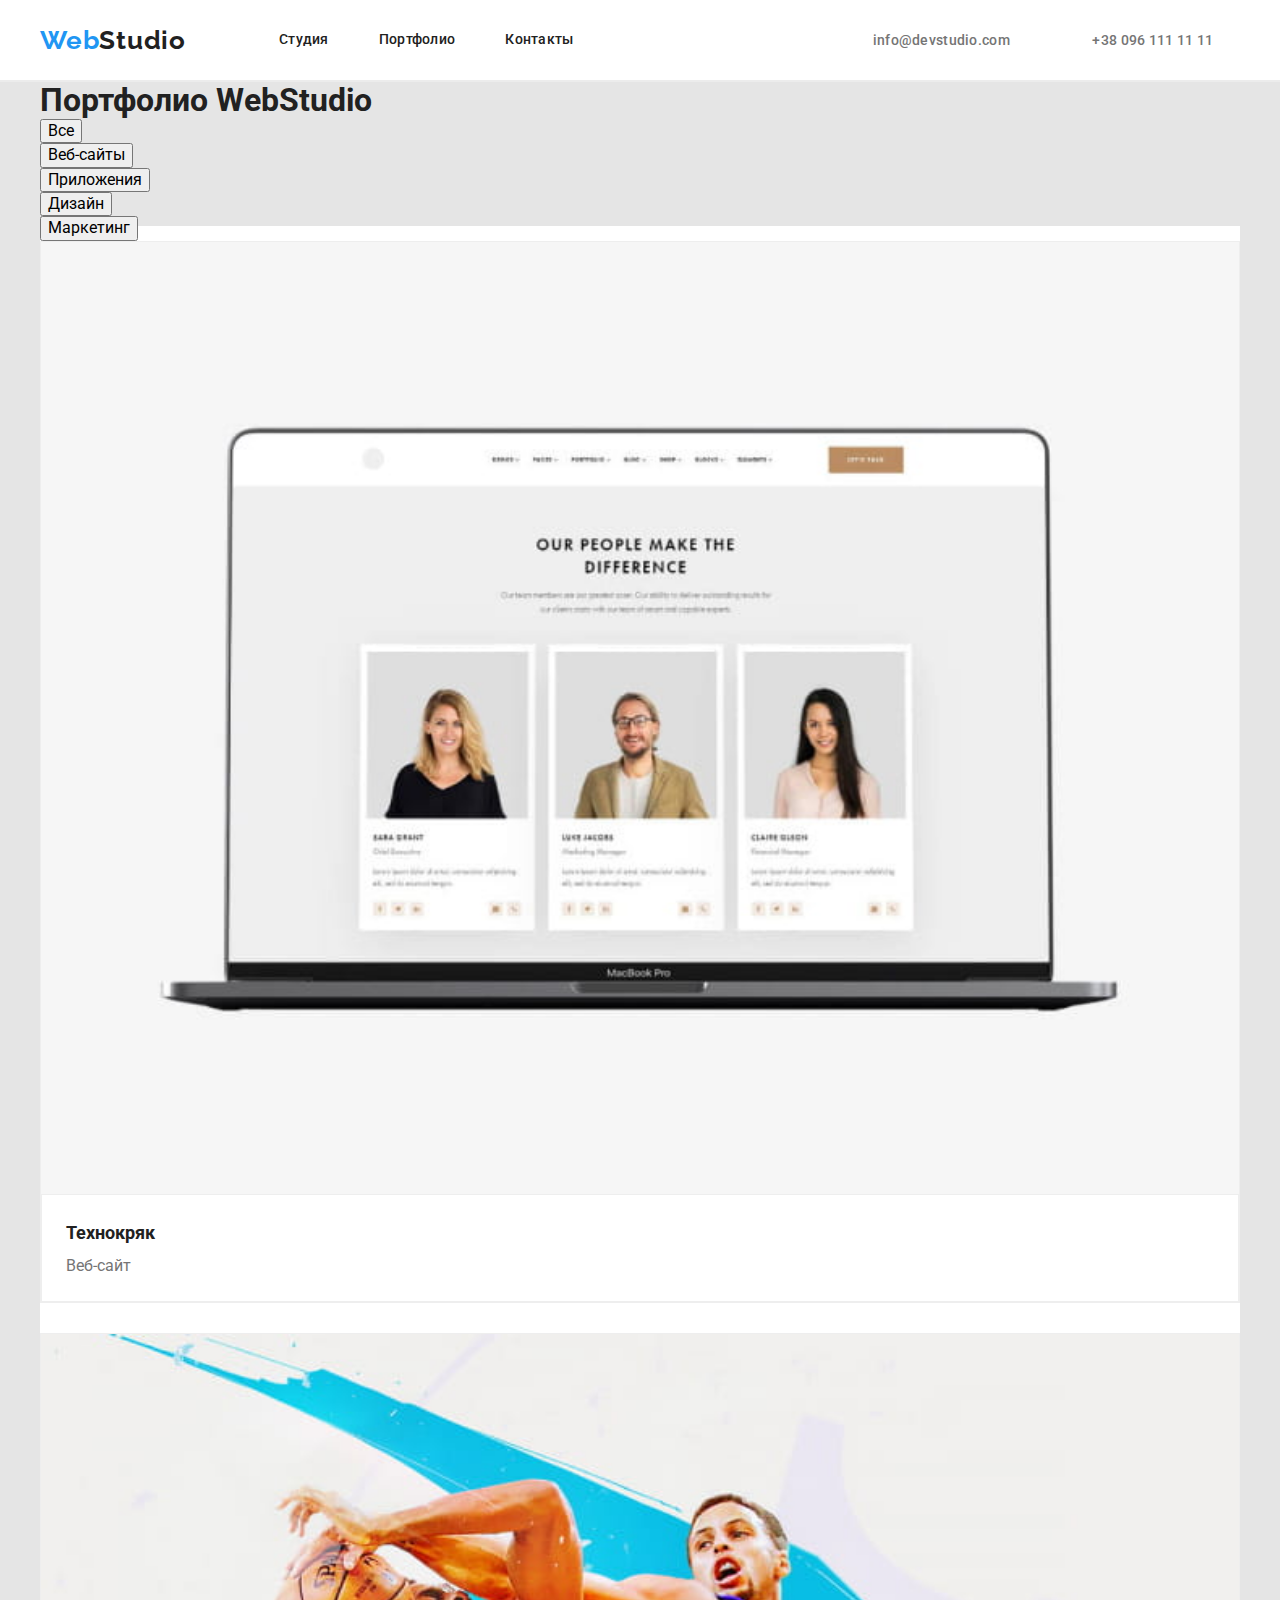
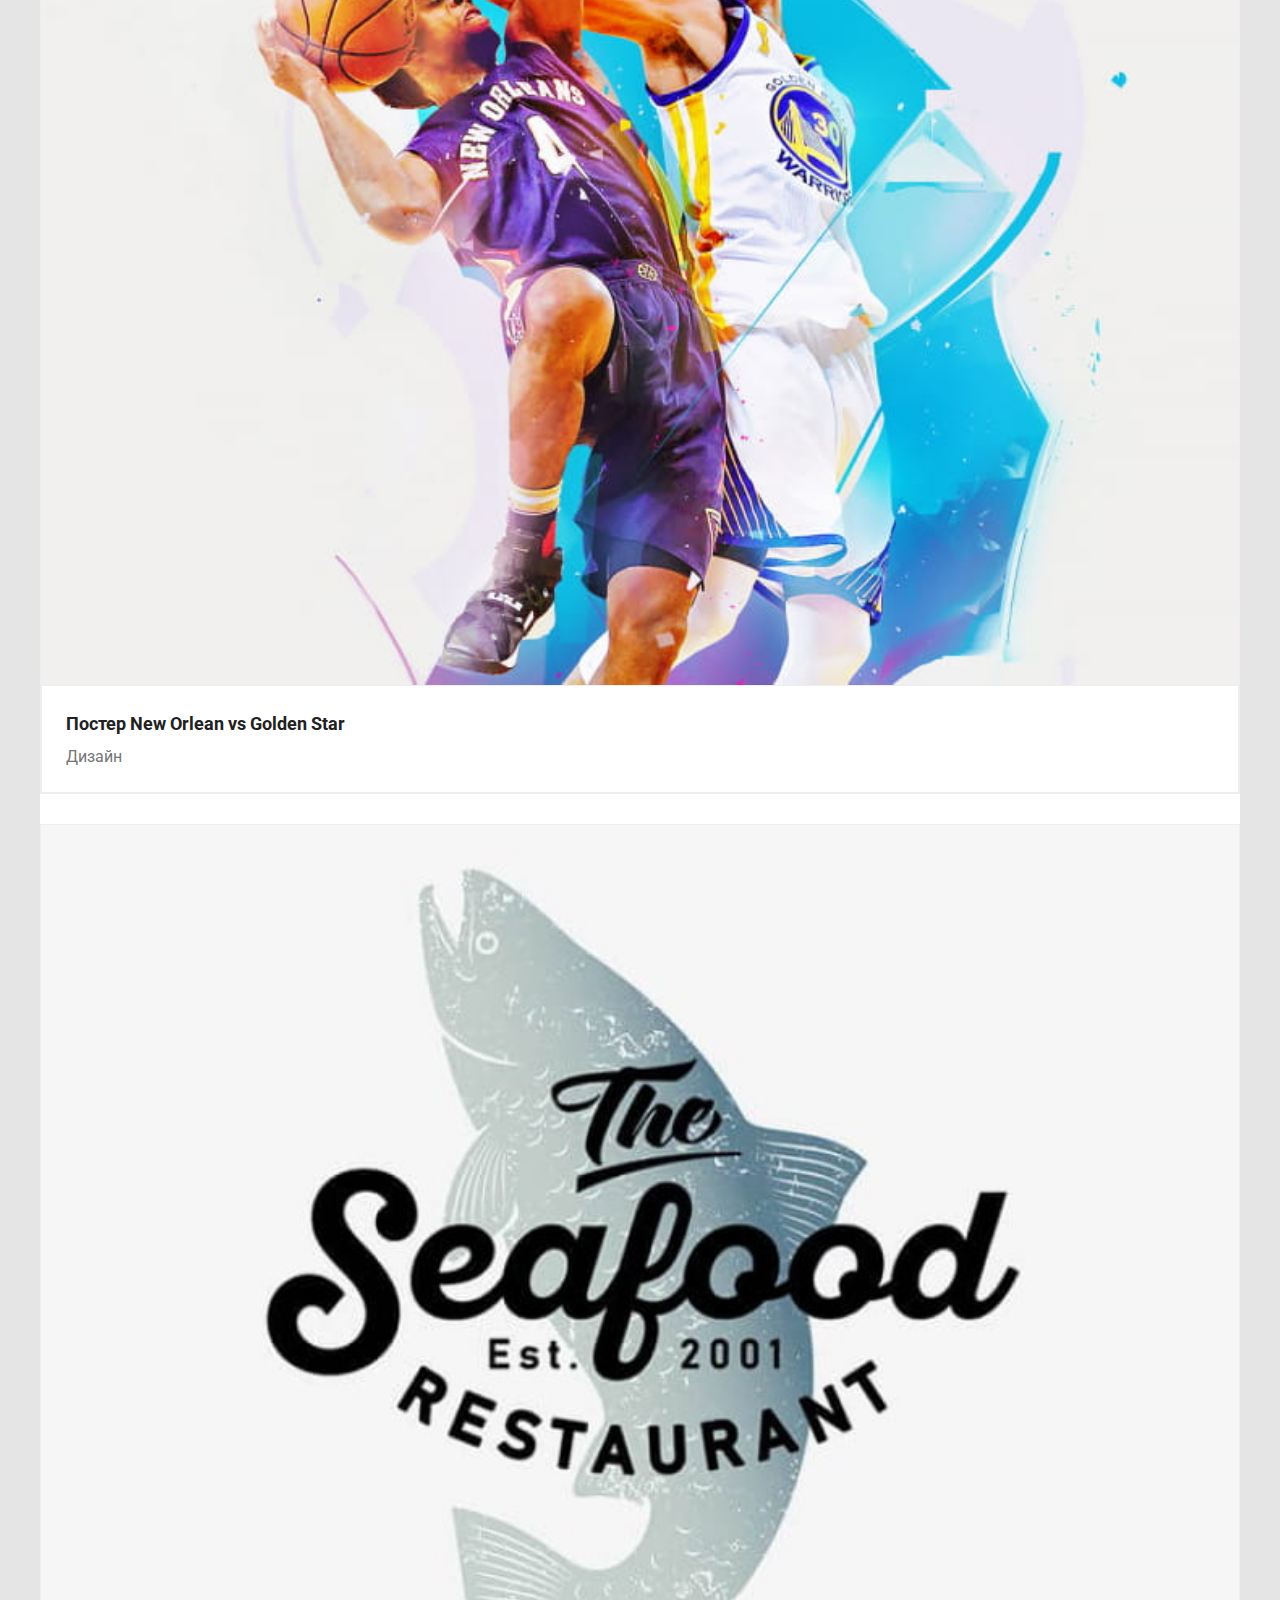
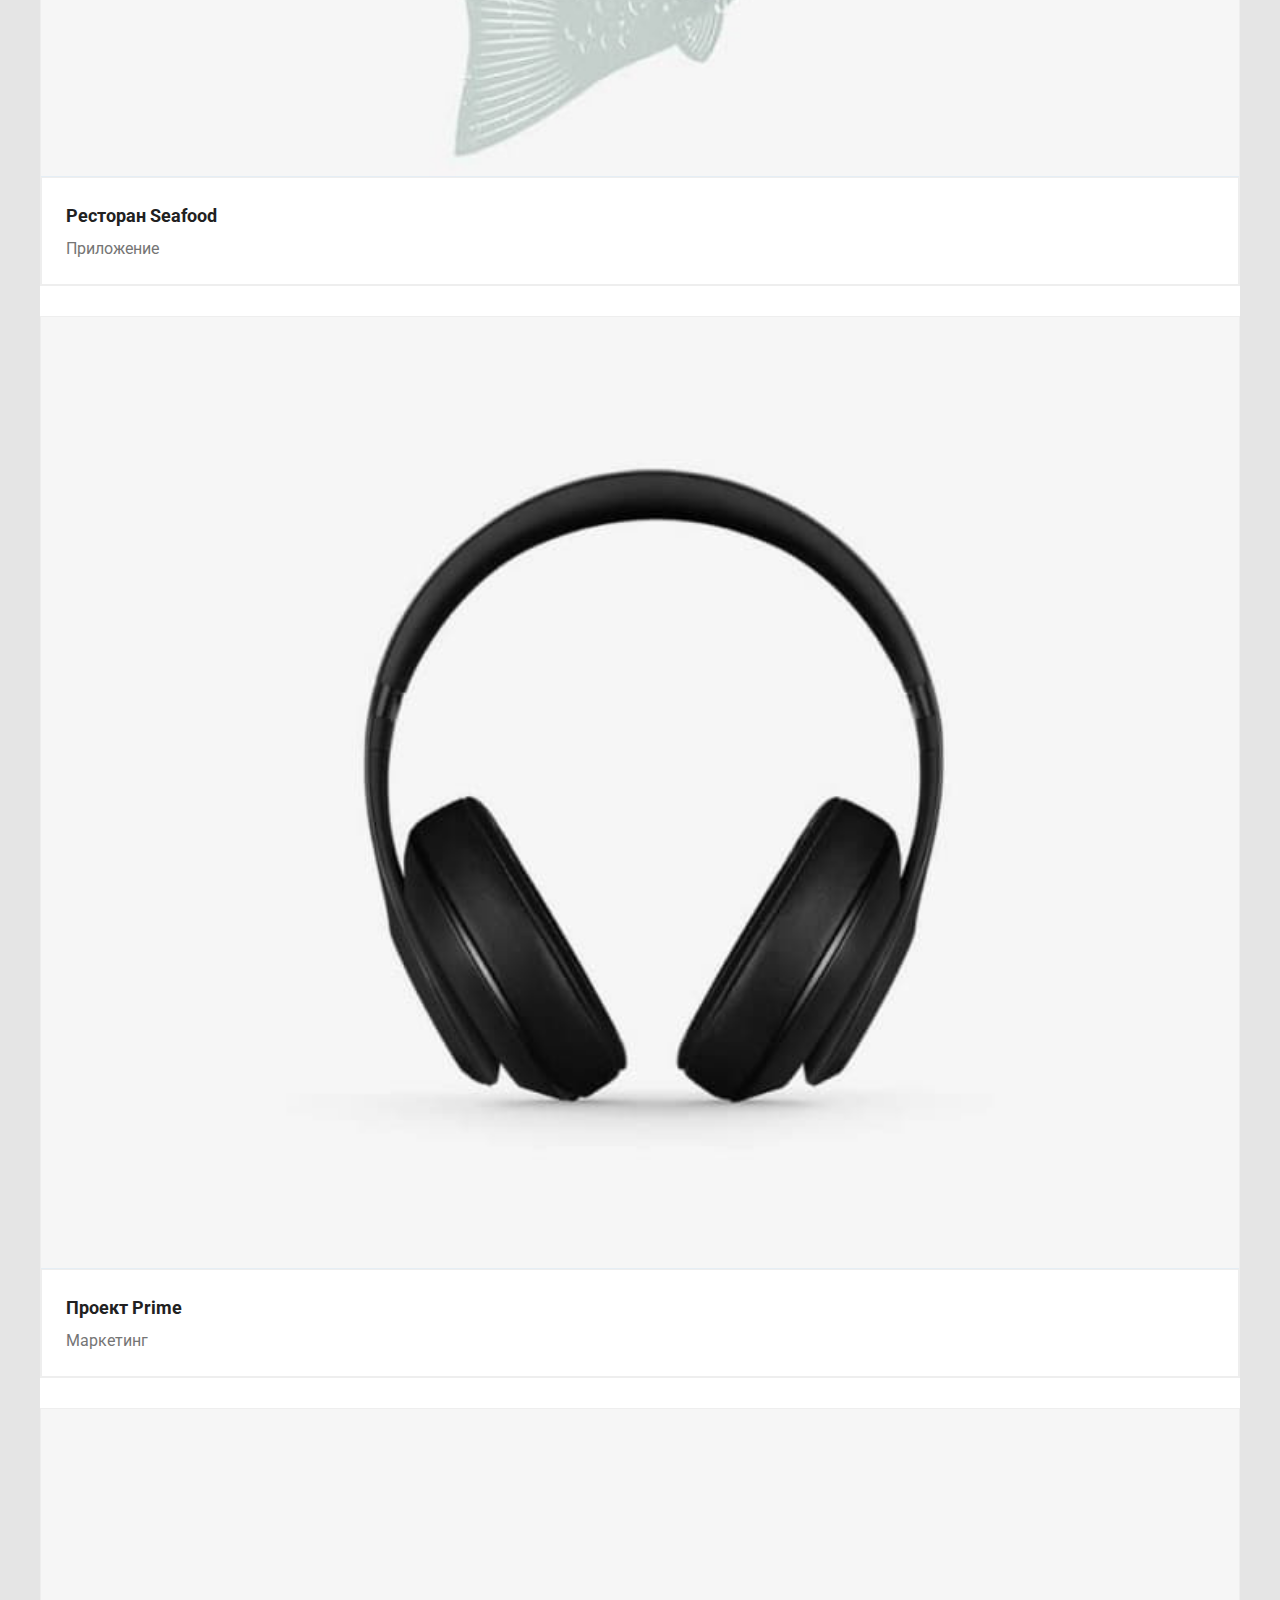
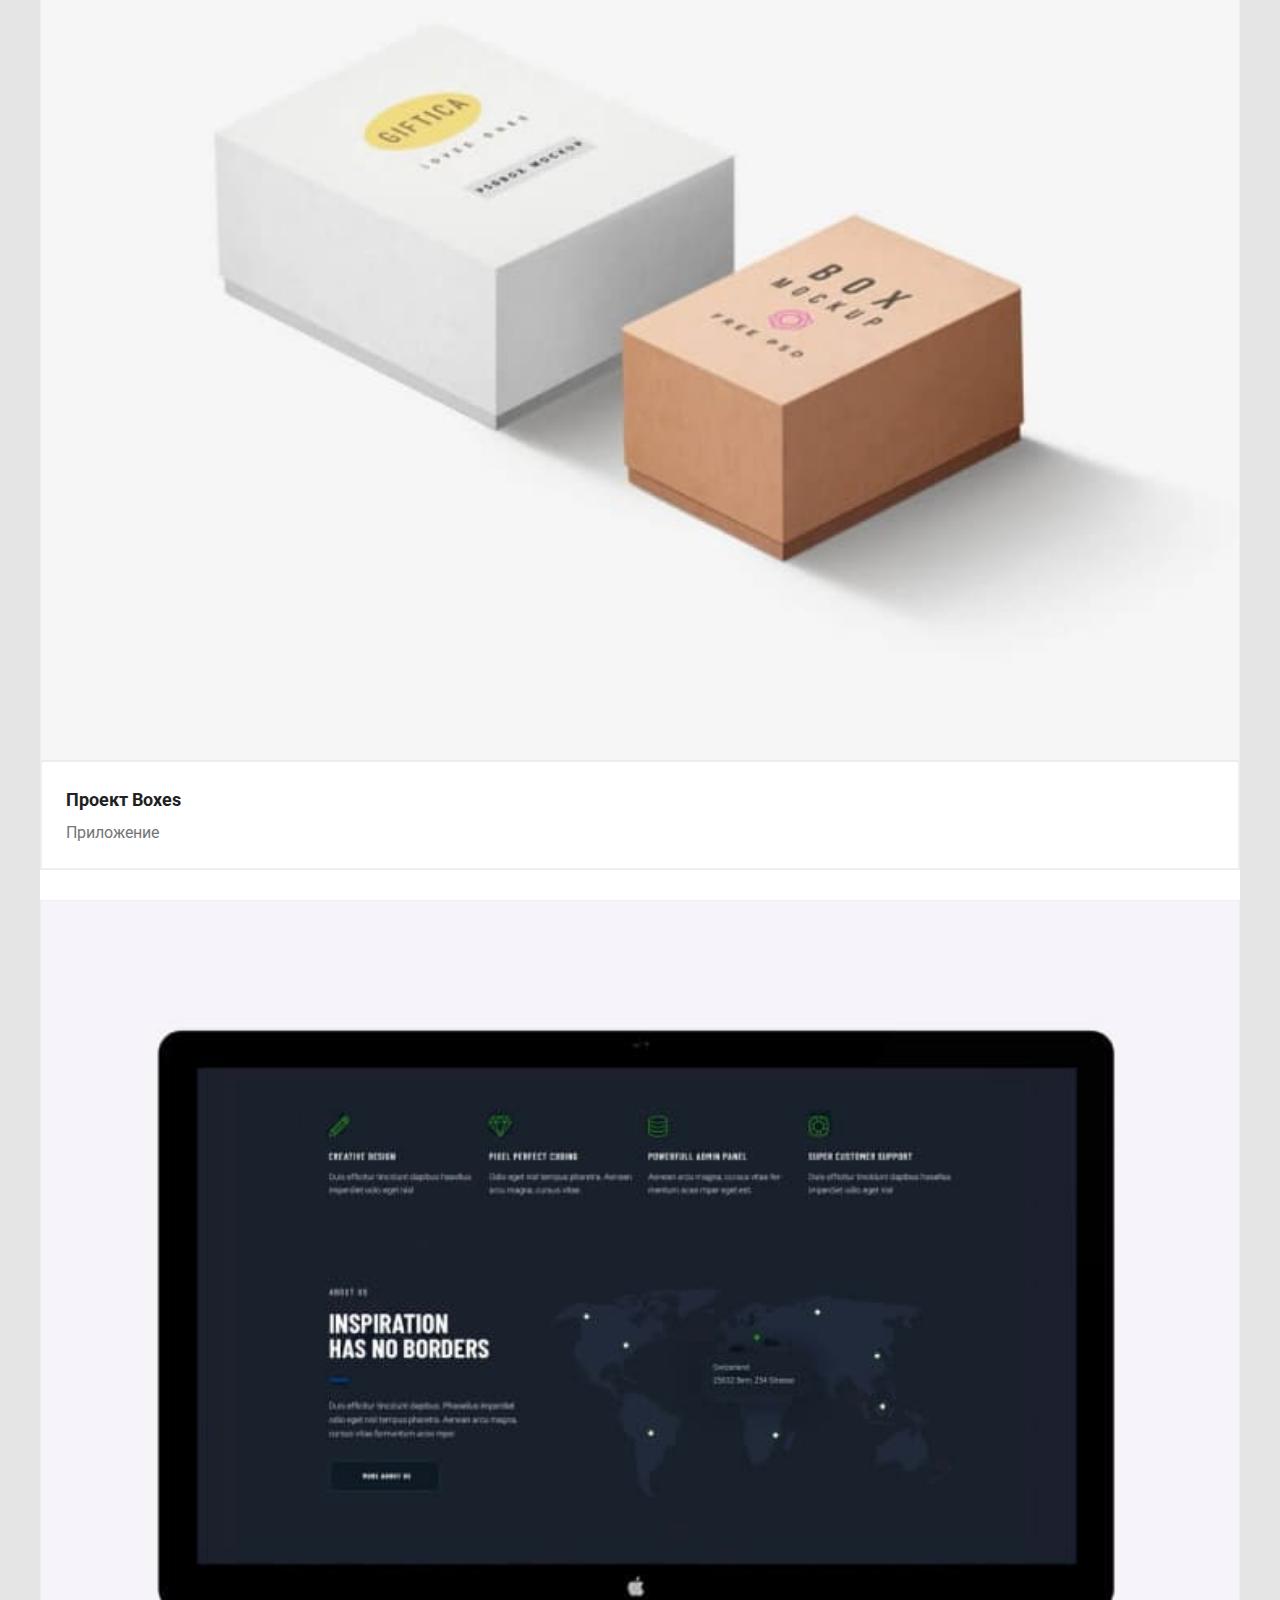
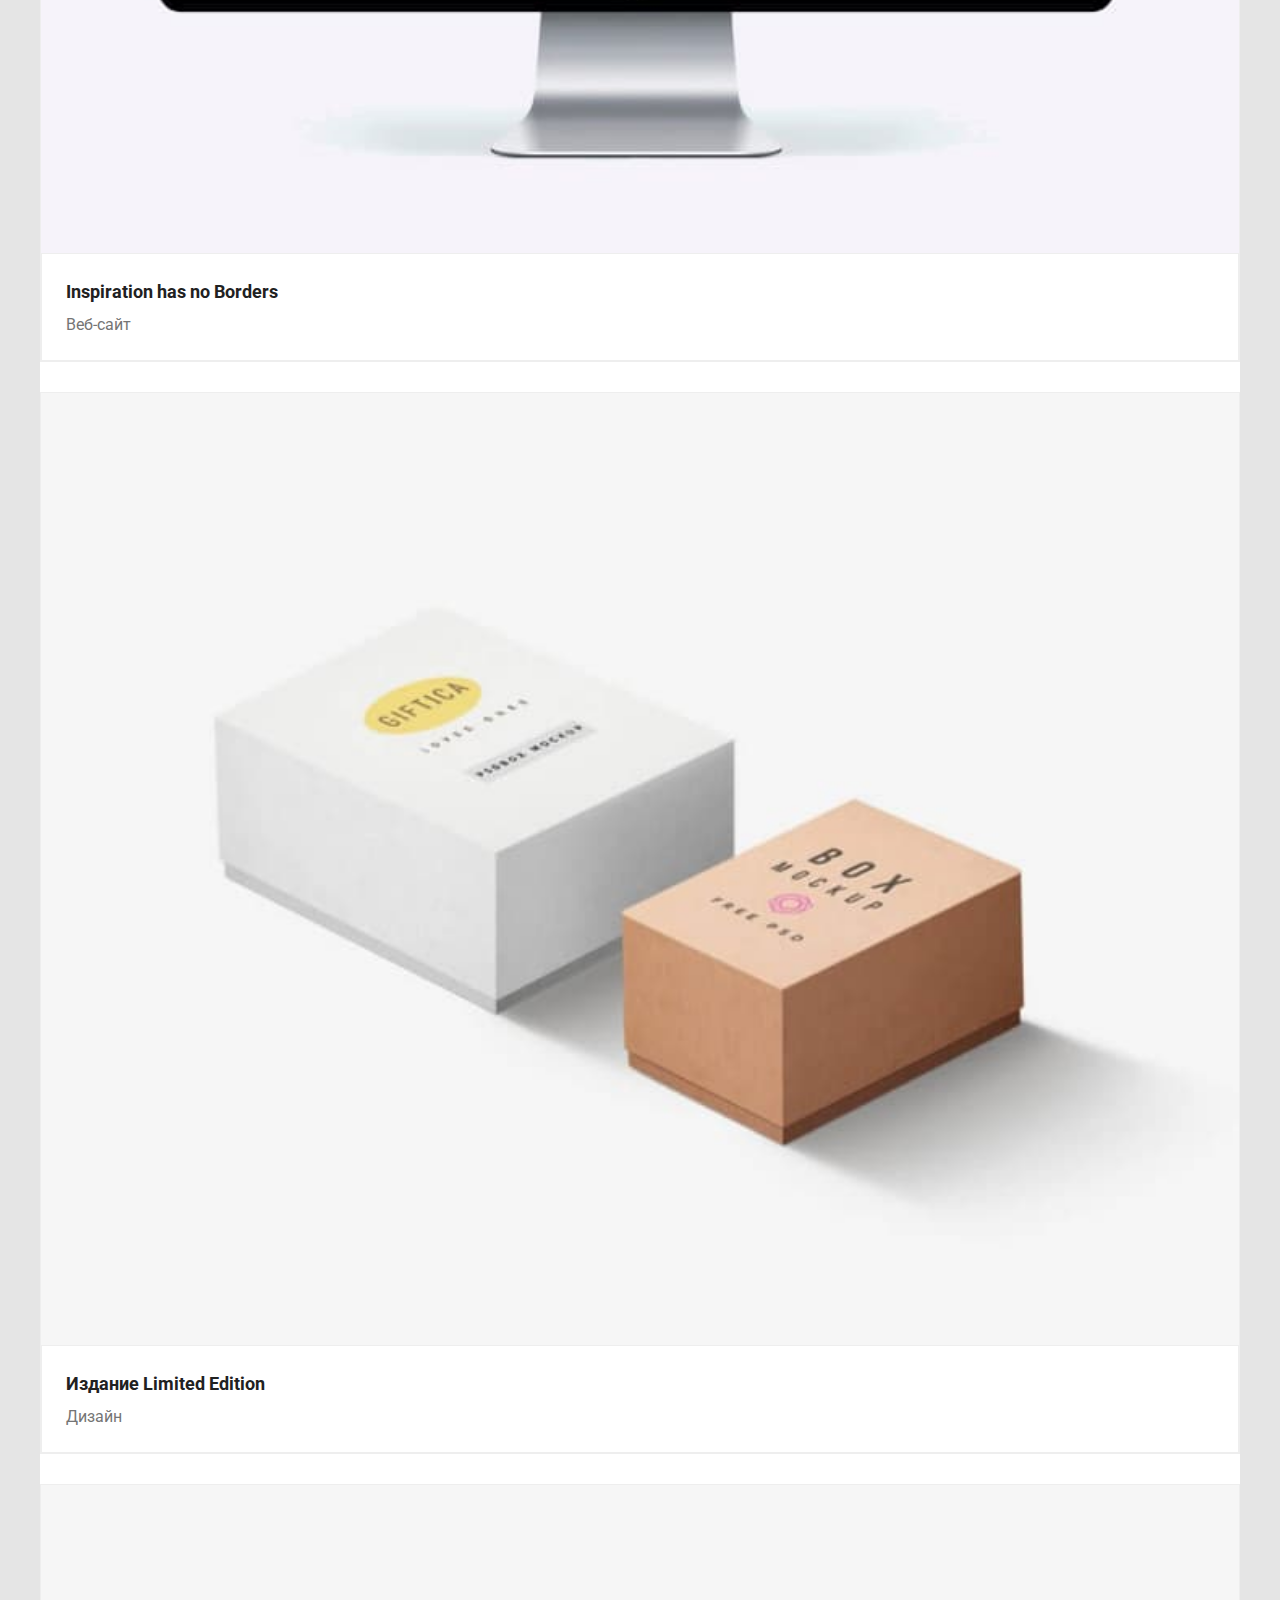
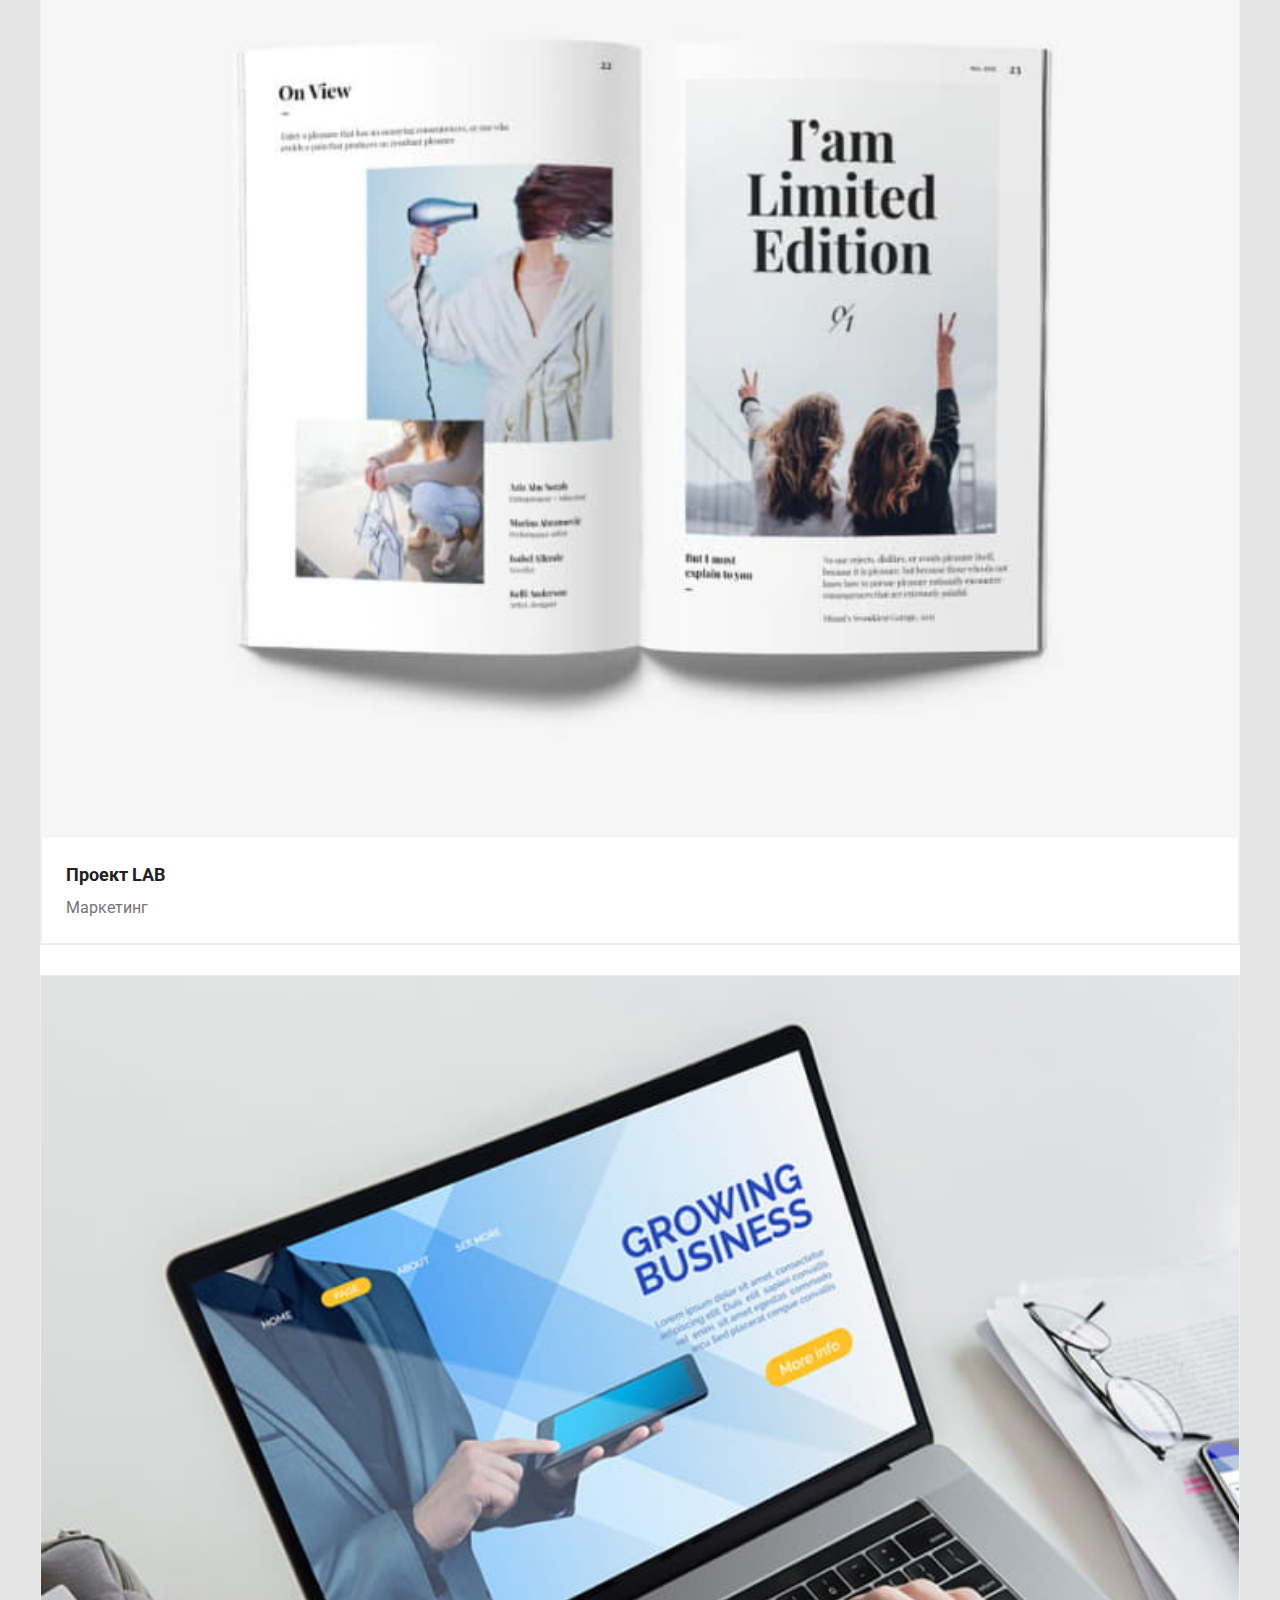
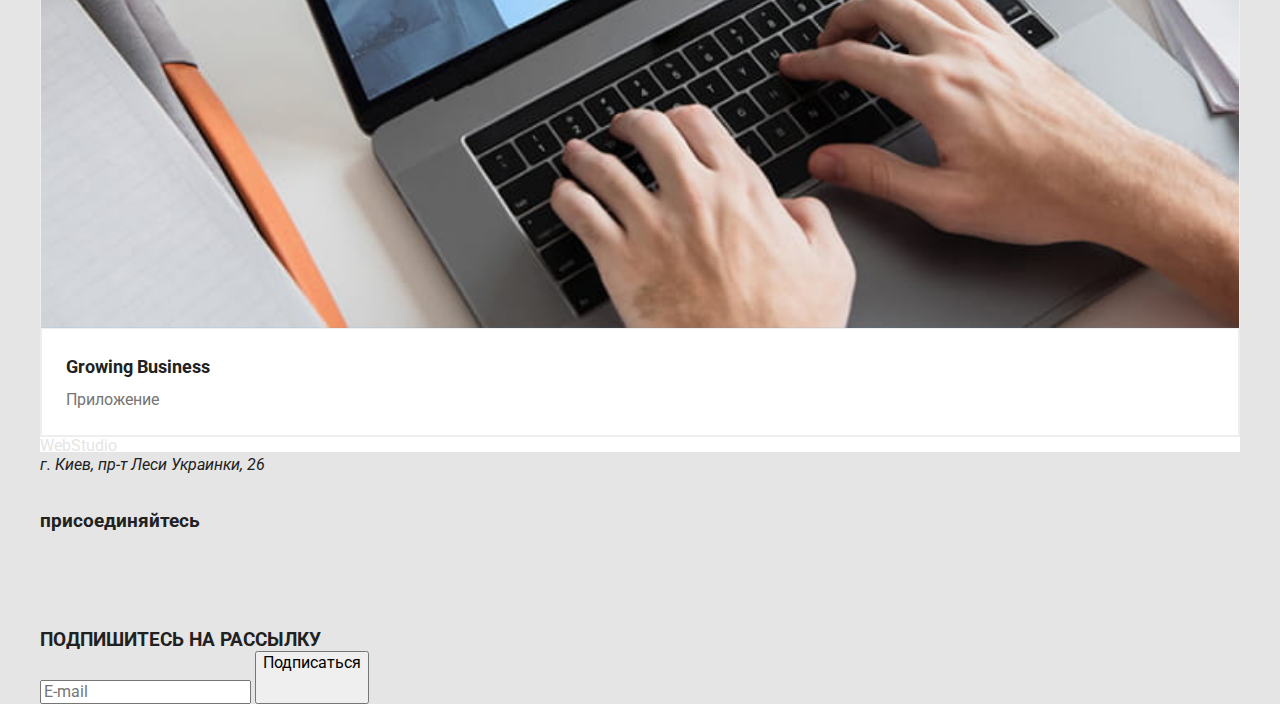
==== portfolio.html @ c6694c09 "pictures" ====
<!DOCTYPE html>
<html lang="ru">
<head>
    <meta charset="UTF-8">
    <title>Portfolio</title>
    <link rel="stylesheet" href=".\css\main.css">
    <!--<link rel="stylesheet" href="https://cdnjs.cloudflare.com/ajax/libs/modern-normalize/1.0.0/modern-normalize.css"> -->
    <link href="https://fonts.googleapis.com/css2?family=Raleway:wght@700&family=Roboto:wght@400;500;700;900&display=swap" rel="stylesheet">
</head>
<body class="page">

    <!-- HEADER -->
    <header class="page-header">
        <div class="container">
            <nav class="main-nav">
                <a class="logo" href="../goit-markup-hw-08/index.html"><span class="logo-web">Web</span><span class="logo-studio">Studio</span></a>
                <ul class="page-header__site-nav">
                <li class="page-header__site-nav-item">  
                    <a class="page-header__site-nav-link" href="../goit-markup-hw-08/index.html">Студия</a>
                </li>
                <li class="page-header__site-nav-item">
                    <a class="page-header__site-nav-link current" href="../goit-markup-hw-08/portfolio.html">Портфолио</a>
                </li>
                <li class="page-header__site-nav-item">
                    <a class="page-header__site-nav-link" href="">Контакты</a>
                </li>
                </ul>
    
                <div class="auth-nav"> 
                    <a class="page-header__auth-nav-address" href="mailto:info@devstudio.com">
                        <svg class="header-logo" height="12" width="16">
                            <use href="../goit-markup-hw-08/images/symbol-defs.svg#icon-envelope"></use>
                        </svg>
                        info@devstudio.com
                    </a>
                    <a class="page-header__auth-nav-address" href="tel:+380961111111">
                        <svg class="header-logo" height="12" width="16">
                            <use href="../goit-markup-hw-08/images/symbol-defs.svg#icon-smartphone"></use>
                        </svg>
                        +38 096 111 11 11
                    </a>
                    </div>
            </nav>
    
            
        </div>
        </header>

    <main>    
    
    <!-- Buttons-->

    <section class="projects">
    <div class="container">
    <h1 class="visually-hidden">Портфолио WebStudio</h1>
        <ul class="projects__list">
        <li class="projects__item-button"><button class="primary-button" type="button">Все</button></li>
        <li class="projects__item-button"><button class="primary-button" type="button">Веб-сайты</button></li>
        <li class="projects__item-button"><button class="primary-button" type="button">Приложения</button></li>
        <li class="projects__item-button"><button class="primary-button" type="button">Дизайн</button></li>
        <li class="projects__item-button"><button class="primary-button" type="button">Маркетинг</button></li>
        </ul>
    

    <!-- PORTFOLIO PROJECTS-->

    <div class="container portfolio">  
        <ul class="portfolio__list">
            <li class="portfolio__item">
                <a class="portfolio__link" href="#">
                <div class="portfolio__photo-container">
                <img 
                    srcset="
                    ./images/portfolio/laptop-desktop@2x.jpg   740w,
                    ./images/portfolio/laptop-mobile@1x.jpg   450w,
                    ./images/portfolio/laptop-mobile@2x.jpg   900w
                    ./images/portfolio/laptop-tablet@1x.jpg   350w,
                    ./images/portfolio/laptop-tablet@2x.jpg   710w,
                    "
                    src="./images/portfolio/laptop-desktop@1x.jpg" 
                    alt="Технокряк">
                <div class="portfolio__thumb">
                     <p>Технокряк это современная площадка распространения коронавируса. Компании используют эту платформу для цифрового шпионажа и атак на защищённые сервера конкурентов.</p>
                </div>
                </div>
                
                <div class="project__item">
                <h3 class="project__item__name">Технокряк</h3>
                <p class="project__item__text">Веб-сайт</p>
                </div>
            </a>
            </li>

            <li class="portfolio__item">
                <a class="portfolio__link" href="#">
                    <div class="portfolio__photo-container">
                        <img 
                        srcset="
                        ./images/portfolio/poster-desktop@2x.jpg   740w,
                        ./images/portfolio/poster-mobile@1x.jpg   450w,
                        ./images/portfolio/poster-mobile@2x.jpg   900w
                        ./images/portfolio/poster-tablet@1x.jpg   350w,
                        ./images/portfolio/poster-tablet@2x.jpg   710w,
                        "
                        src="./images/portfolio/poster-desktop@1x.jpg" 
                        alt="Постер">
                        <div class="portfolio__thumb">
                            <p>Технокряк это современная площадка распространения коронавируса. Компании используют эту платформу для цифрового шпионажа и атак на защищённые сервера конкурентов.</p>
                        </div>
                    </div>
                <div class="project__item">
                <h3 class="project__item__name">Постер New Orlean vs Golden Star</h3>
                <p class="project__item__text">Дизайн</p>
            </div>
            </a>
            </li>
            
            <li class="portfolio__item">
                <a class="portfolio__link" href="#">
                <div class="portfolio__photo-container">
                    <img 
                        srcset="
                        ./images/portfolio/seafood-desktop@2x.jpg   740w,
                        ./images/portfolio/seafood-mobile@1x.jpg   450w,
                        ./images/portfolio/seafood-mobile@2x.jpg   900w
                        ./images/portfolio/seafood-tablet@1x.jpg   350w,
                        ./images/portfolio/seafood-tablet@2x.jpg   710w,
                        "
                        src="./images/portfolio/seafood-desktop@1x.jpg" 
                        alt="Seafood">
                        <div class="portfolio__thumb">
                        <p>Технокряк это современная площадка распространения коронавируса. Компании используют эту платформу для цифрового шпионажа и атак на защищённые сервера конкурентов.</p>
                    </div>
                </div>
                <div class="project__item">
                <h3 class="project__item__name">Ресторан Seafood</h3>
                <p class="project__item__text">Приложение</p>
                </div>
                </a>
            </li>

            <li class="portfolio__item">
                <a class="portfolio__link" href="#">
                <div class="portfolio__photo-container">
                    <img 
                        srcset="
                        ./images/portfolio/headphones-desktop@2x.jpg   740w,
                        ./images/portfolio/headphones-mobile@1x.jpg   450w,
                        ./images/portfolio/headphones-mobile@2x.jpg   900w
                        ./images/portfolio/headphones-tablet@1x.jpg   350w,
                        ./images/portfolio/headphones-tablet@2x.jpg   710w,
                        "
                        src="./images/portfolio/headphones-desktop@1x.jpg" 
                        alt="headphones">
                    <div class="portfolio__thumb">
                        <p>Технокряк это современная площадка распространения коронавируса. Компании используют эту платформу для цифрового шпионажа и атак на защищённые сервера конкурентов.</p>
                    </div>
                </div>
                <div class="project__item">
                <h3 class="project__item__name">Проект Prime</h3>
                <p class="project__item__text">Маркетинг</p>
                </div>
                </a>
            </li>

            <li class="portfolio__item">
                <a class="portfolio__link" href="#">
                    <div class="portfolio__photo-container">
                        <img 
                        srcset="
                        ./images/portfolio/box-desktop@2x.jpg   740w,
                        ./images/portfolio/box-mobile@1x.jpg   450w,
                        ./images/portfolio/box-mobile@2x.jpg   900w
                        ./images/portfolio/box-tablet@1x.jpg   350w,
                        ./images/portfolio/box-tablet@2x.jpg   710w,
                        "
                        src="./images/portfolio/box-desktop@1x.jpg" 
                        alt="boxes">
                        <div class="portfolio__thumb">
                            <p>Технокряк это современная площадка распространения коронавируса. Компании используют эту платформу для цифрового шпионажа и атак на защищённые сервера конкурентов.</p>
                        </div>
                    </div>
                <div class="project__item">
                <h3 class="project__item__name">Проект Boxes</h3>
                <p class="project__item__text">Приложение</p>
                </div>
                </a>
            </li>

            <li class="portfolio__item">
                <a class="portfolio__link" href="#">
                    <div class="portfolio__photo-container">
                    <img 
                        srcset="
                        ./images/portfolio/display-desktop@2x.jpg   740w,
                        ./images/portfolio/display-mobile@1x.jpg   450w,
                        ./images/portfolio/display-mobile@2x.jpg   900w
                        ./images/portfolio/display-tablet@1x.jpg   350w,
                        ./images/portfolio/display-tablet@2x.jpg   710w,
                        "
                        src="./images/portfolio/display-desktop@1x.jpg" 
                        alt="Display">
                    <div class="portfolio__thumb">
                            <p>Технокряк это современная площадка распространения коронавируса. Компании используют эту платформу для цифрового шпионажа и атак на защищённые сервера конкурентов.</p>
                    </div>
                    </div>
                <div class="project__item">
                <h3 class="project__item__name">Inspiration has no Borders</h3>
                <p class="project__item__text">Веб-сайт</p>
                </div>
                </a>
            </li>

            <li class="portfolio__item">
                <a class="portfolio__link" href="#">
                    <div class="portfolio__photo-container">
                    <img 
                        srcset="
                        ./images/portfolio/box-desktop@2x.jpg   740w,
                        ./images/portfolio/box-mobile@1x.jpg   450w,
                        ./images/portfolio/box-mobile@2x.jpg   900w
                        ./images/portfolio/box-tablet@1x.jpg   350w,
                        ./images/portfolio/box-tablet@2x.jpg   710w,
                        "
                        src="./images/portfolio/box-desktop@1x.jpg" 
                        alt="boxes">
                        <div class="portfolio__thumb">
                            <p>Технокряк это современная площадка распространения коронавируса. Компании используют эту платформу для цифрового шпионажа и атак на защищённые сервера конкурентов.</p>
                        </div>
                    </div>
                <div class="project__item">
                <h3 class="project__item__name">Издание Limited Edition</h3>
                <p class="project__item__text">Дизайн</p>
                </div>
                </a>
            </li>

            <li class="portfolio__item">
                <a class="portfolio__link" href="#">
                <div class="portfolio__photo-container">
                    <img 
                        srcset="
                        ./images/portfolio/book-desktop@2x.jpg   740w,
                        ./images/portfolio/book-mobile@1x.jpg   450w,
                        ./images/portfolio/book-mobile@2x.jpg   900w
                        ./images/portfolio/book-tablet@1x.jpg   350w,
                        ./images/portfolio/book-tablet@2x.jpg   710w,
                        "
                        src="./images/portfolio/book-desktop@1x.jpg" 
                        alt="book">
                        <div class="portfolio__thumb">
                        <p>Технокряк это современная площадка распространения коронавируса. Компании используют эту платформу для цифрового шпионажа и атак на защищённые сервера конкурентов.</p>
                    </div>
                </div>
                <div class="project__item">
                <h3 class="project__item__name">Проект LAB</h3>
                <p class="project__item__text">Маркетинг</p>
                </div>
                </a>
            </li>

            <li class="portfolio__item">
                <a class="portfolio__link" href="#">
                <div class="portfolio__photo-container">
                    <img 
                        srcset="
                        ./images/portfolio/laptop-2-desktop@2x.jpg   740w,
                        ./images/portfolio/laptop-2-mobile@1x.jpg   450w,
                        ./images/portfolio/laptop-2-mobile@2x.jpg   900w
                        ./images/portfolio/laptop-2-tablet@1x.jpg   350w,
                        ./images/portfolio/laptop-2-tablet@2x.jpg   710w,
                        "
                        src="./images/portfolio/laptop-2-desktop@1x.jpg" 
                        alt="laptop">
                         <div class="portfolio__thumb">
                        <p>Технокряк это современная площадка распространения коронавируса. Компании используют эту платформу для цифрового шпионажа и атак на защищённые сервера конкурентов.</p>
                    </div>
                </div>
                <div class="project__item">
                <h3 class="project__item__name">Growing Business</h3>
                <p class="project__item__text">Приложение</p>
                </div>
                </a>
            </li>

        </ul>
    </div>
    </div>
    </section>
  
</main>

<footer class="footer">
    <div class="container">
        <div class="footer__address-container">
            <ul class="footer__address-list">
            <li class="footer__address-item-1"><a href="../goit-markup-hw-08/index.html"><span class="web-footer">Web</span><span class="studio-footer">Studio</span></a></li>
            <li class="footer__address-item"><address class="address">г. Киев, пр-т Леси Украинки, 26</address></li>
            <li class="footer__address-item"><div><a class="email-footer" href="mailto:info@example.com">info@example.com</a></div></li>
            <li class="footer__address-item"><div><a class="phone-number-footer" href="tel:+380991111111">+38 099 111 11 11</a></div></li>
            </ul>   
        </div> 
        <div class="footer__join-us-container">
            <h3 class="footer__heading">присоединяйтесь</h3>
            <ul class="join-us__list">
                <li class="social-items">
                    <a class="master-links footer-links" href="#">
                        <svg class="master-icon" height="20px" width="20px">
                            <use href="../goit-markup-hw-08/images/symbol-defs.svg#icon-instagram"></use>
                        </svg>
                    </a>
                </li>
                <li class="social-items">
                    <a class="master-links footer-links" href="#">
                        <svg class="master-icon" height="20px" width="20px">
                            <use href="../goit-markup-hw-08/images/symbol-defs.svg#icon-twitter" ></use>
                        </svg>
                    </a>
                </li>
                <li class="social-items">
                    <a class="master-links footer-links" href="#">
                        <svg class="master-icon" height="20px" width="20px">
                            <use href="../goit-markup-hw-08/images/symbol-defs.svg#icon-facebook" ></use>
                        </svg>
                    </a>
                </li>
                <li class="social-items">
                    <a class="master-links footer-links" href="#">
                        <svg class="master-icon" height="20px" width="20px">
                            <use href="../goit-markup-hw-08/images/symbol-defs.svg#icon-linkedin" ></use>
                        </svg>
                    </a>
                </li>
            </ul>
    </div>
    
    <div class="footer__subscribe">
        <h3 class="footer__heading">ПОДПИШИТЕСЬ НА РАССЫЛКУ</h3>

        <form class="form footer__form">
            <label class=""></label> 
                <input 
                class="footer__form-input"
                type="email" 
                name="email"
                placeholder="E-mail"/>
                <button class="button-subscribe" type="submit">
                    <p>Подписаться</p>
                        <svg height="24" width="24">
                            <use href="../goit-markup-hw-08/images/symbol-defs.svg#icon-send"></use>
                        </svg>
                </button>
        </form>
    </div>

    </div>

    </footer>
</body>
</html>
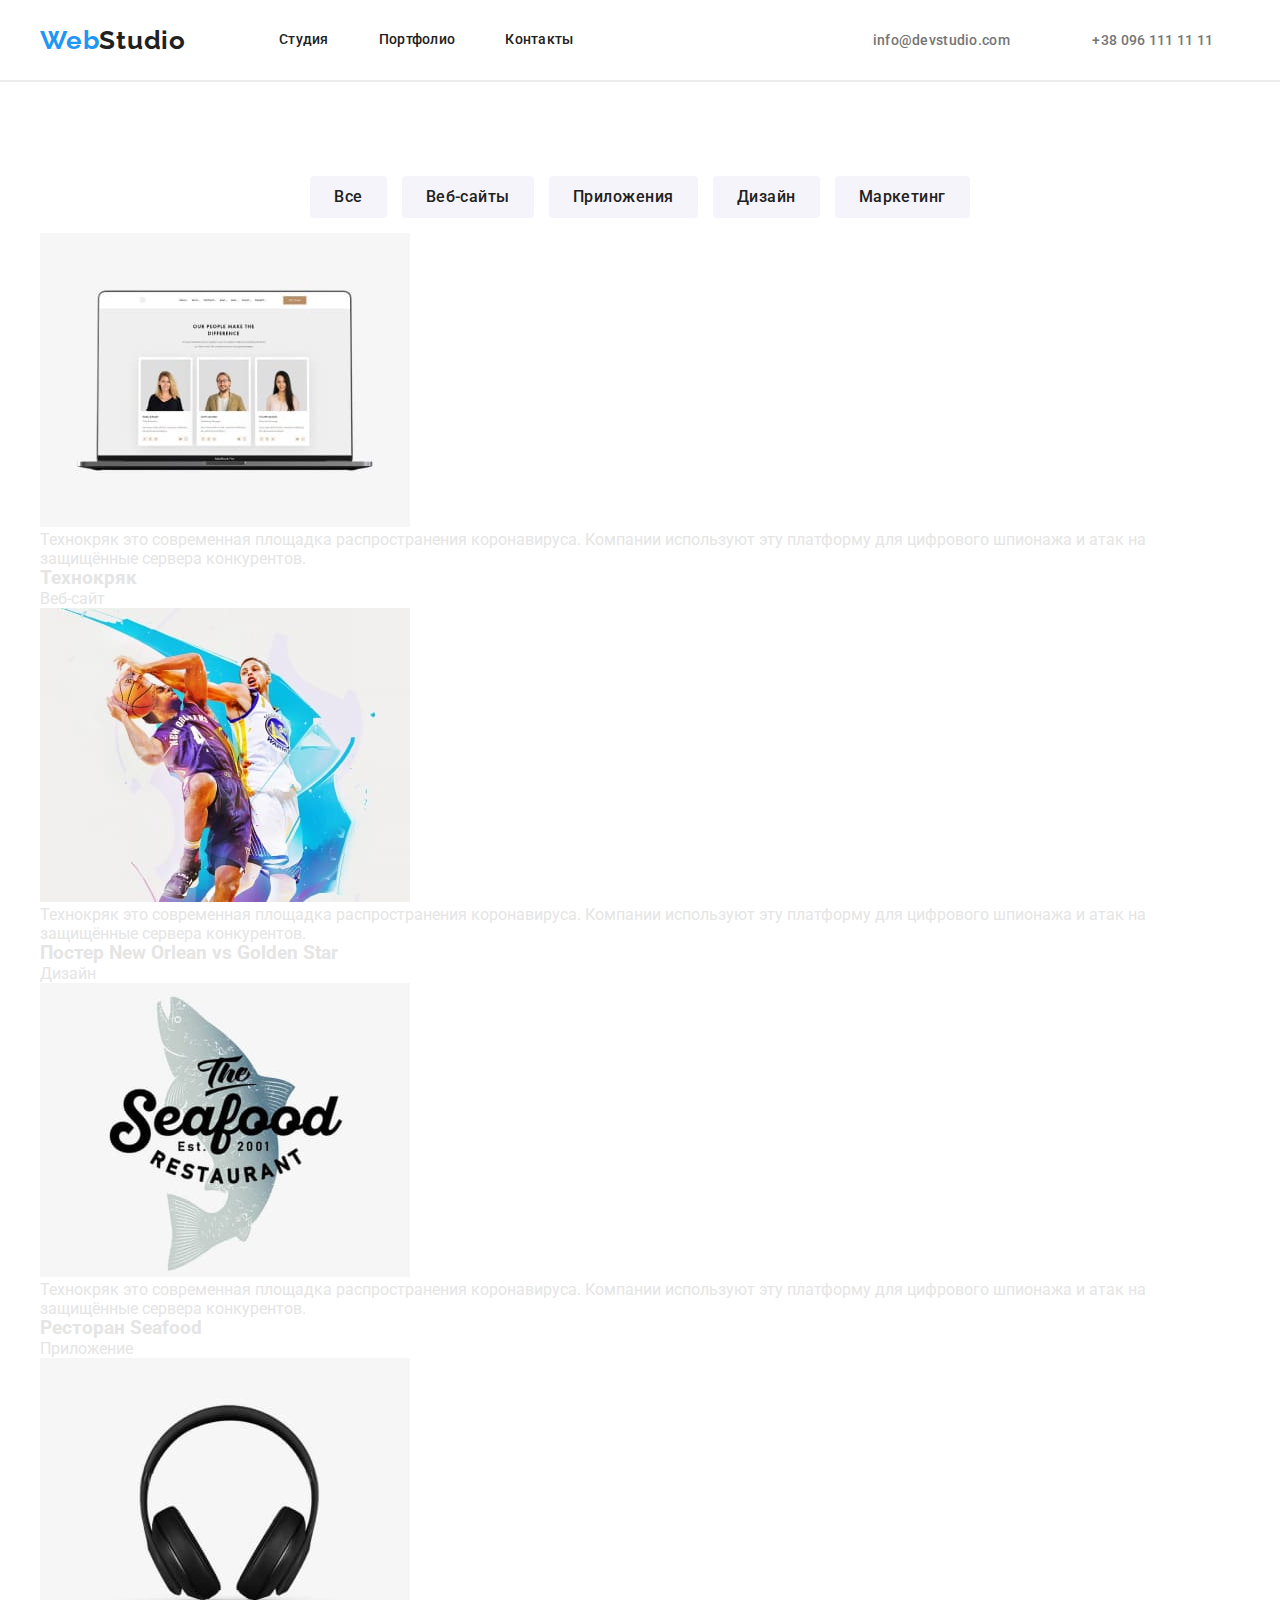
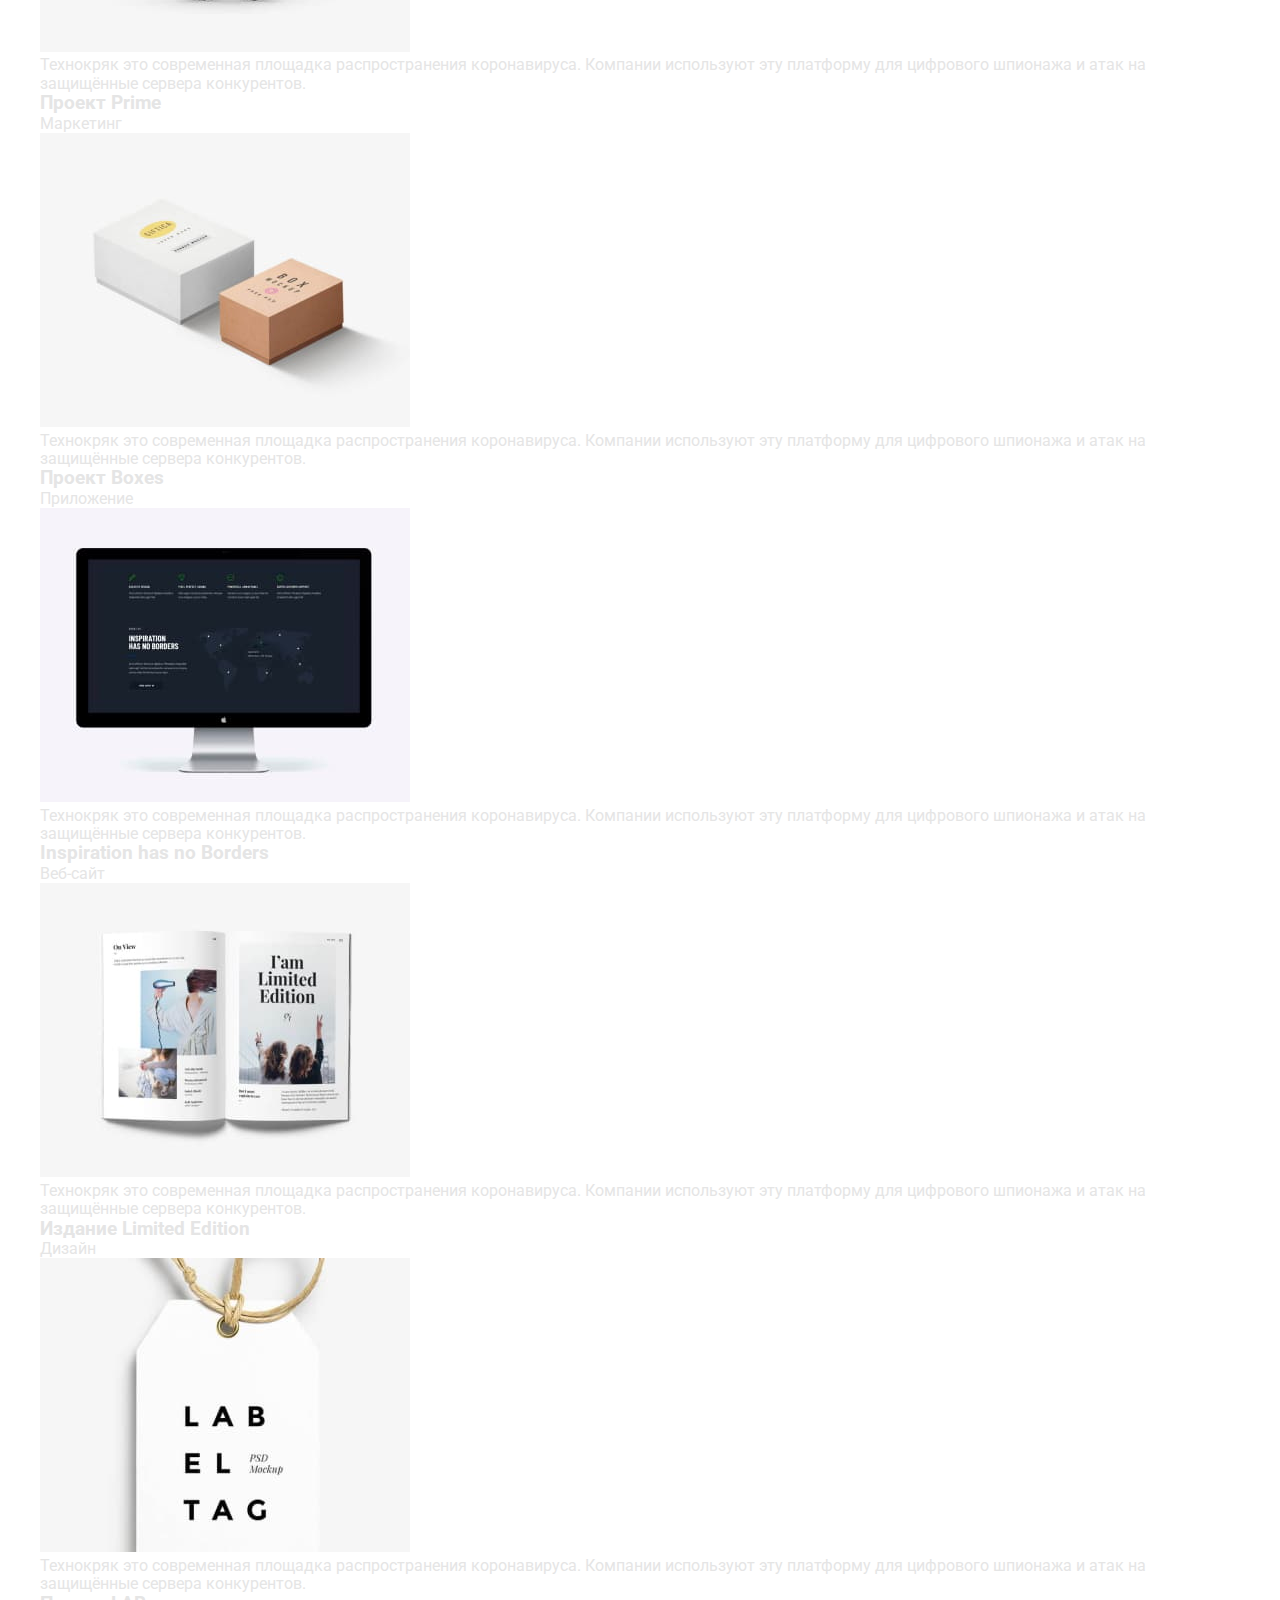
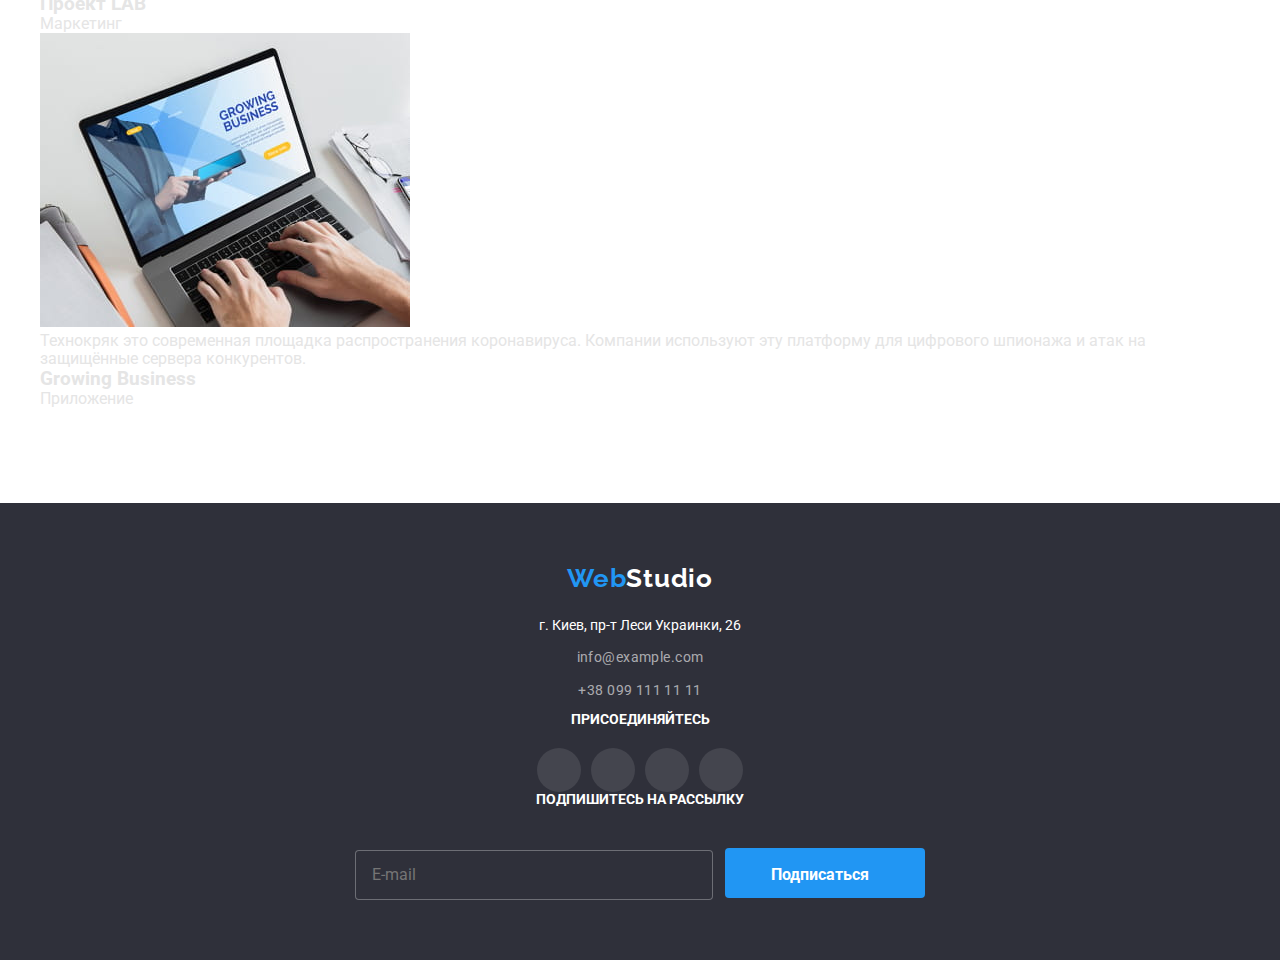
==== commit f4ed173b: "portfolio" ====
--- a/portfolio.html
+++ b/portfolio.html
@@ -69,16 +69,36 @@
             <li class="portfolio__item">
                 <a class="portfolio__link" href="#">
                 <div class="portfolio__photo-container">
-                <img 
+                <picture>
+                    <source
+                    media="(min-width:1200px)"
                     srcset="
-                    ./images/portfolio/laptop-desktop@2x.jpg   740w,
-                    ./images/portfolio/laptop-mobile@1x.jpg   450w,
-                    ./images/portfolio/laptop-mobile@2x.jpg   900w
-                    ./images/portfolio/laptop-tablet@1x.jpg   350w,
-                    ./images/portfolio/laptop-tablet@2x.jpg   710w,
+                    ./images/portfolio/laptop-desktop@1x.jpg 1x,
+                    ./images/portfolio/laptop-desktop@2x.jpg 2x
                     "
-                    src="./images/portfolio/laptop-desktop@1x.jpg" 
-                    alt="Технокряк">
+                    type="image/jpg"
+                    />
+                    <source
+                    media="(min-width:768px)"
+                    srcset="
+                    ./images/portfolio/laptop-tablet@1x.jpg 1x,
+                    ./images/portfolio/laptop-tablet@2x.jpg 2x
+                    "
+                    type="image/jpg"
+                    />
+                    <source
+                    srcset="
+                    ./images/portfolio/laptop-mobile@1x.jpg 1x,
+                    ./images/portfolio/laptop-mobile@2x.jpg 2x
+                    "
+                    type="image/jpg"
+                    />
+                    <img
+                    class="portfolio__img"
+                    src="./images/portfolio/laptop-mobile@1x.jpg"
+                    alt="Технокряк"
+                    />
+                </picture>
                 <div class="portfolio__thumb">
                      <p>Технокряк это современная площадка распространения коронавируса. Компании используют эту платформу для цифрового шпионажа и атак на защищённые сервера конкурентов.</p>
                 </div>
@@ -94,16 +114,36 @@
             <li class="portfolio__item">
                 <a class="portfolio__link" href="#">
                     <div class="portfolio__photo-container">
-                        <img 
-                        srcset="
-                        ./images/portfolio/poster-desktop@2x.jpg   740w,
-                        ./images/portfolio/poster-mobile@1x.jpg   450w,
-                        ./images/portfolio/poster-mobile@2x.jpg   900w
-                        ./images/portfolio/poster-tablet@1x.jpg   350w,
-                        ./images/portfolio/poster-tablet@2x.jpg   710w,
-                        "
-                        src="./images/portfolio/poster-desktop@1x.jpg" 
-                        alt="Постер">
+                        <picture>
+                            <source
+                            media="(min-width:1200px)"
+                            srcset="
+                            ./images/portfolio/poster-desktop@1x.jpg 1x,
+                            ./images/portfolio/poster-desktop@2x.jpg 2x
+                            "
+                            type="image/jpg"
+                            />
+                            <source
+                            media="(min-width:768px)"
+                            srcset="
+                            ./images/portfolio/poster-tablet@1x.jpg 1x,
+                            ./images/portfolio/poster-tablet@2x.jpg 2x
+                            "
+                            type="image/jpg"
+                            />
+                            <source
+                            srcset="
+                            ./images/portfolio/poster-mobile@1x.jpg 1x,
+                            ./images/portfolio/poster-mobile@2x.jpg 2x
+                            "
+                            type="image/jpg"
+                            />
+                            <img
+                            class="portfolio__img"
+                            src="./images/portfolio/poster-mobile@1x.jpg"
+                            alt="Постер"
+                            />
+                        </picture>
                         <div class="portfolio__thumb">
                             <p>Технокряк это современная площадка распространения коронавируса. Компании используют эту платформу для цифрового шпионажа и атак на защищённые сервера конкурентов.</p>
                         </div>
@@ -118,16 +158,36 @@
             <li class="portfolio__item">
                 <a class="portfolio__link" href="#">
                 <div class="portfolio__photo-container">
-                    <img 
-                        srcset="
-                        ./images/portfolio/seafood-desktop@2x.jpg   740w,
-                        ./images/portfolio/seafood-mobile@1x.jpg   450w,
-                        ./images/portfolio/seafood-mobile@2x.jpg   900w
-                        ./images/portfolio/seafood-tablet@1x.jpg   350w,
-                        ./images/portfolio/seafood-tablet@2x.jpg   710w,
-                        "
-                        src="./images/portfolio/seafood-desktop@1x.jpg" 
-                        alt="Seafood">
+                    <picture>
+                        <source
+                        media="(min-width:1200px)"
+                        srcset="
+                        ./images/portfolio/seafood-desktop@1x.jpg 1x,
+                        ./images/portfolio/seafood-desktop@2x.jpg 2x
+                        "
+                        type="image/jpg"
+                        />
+                        <source
+                        media="(min-width:768px)"
+                        srcset="
+                        ./images/portfolio/seafood-tablet@1x.jpg 1x,
+                        ./images/portfolio/seafood-tablet@2x.jpg 2x
+                        "
+                        type="image/jpg"
+                        />
+                        <source
+                        srcset="
+                        ./images/portfolio/seafood-mobile@1x.jpg 1x,
+                        ./images/portfolio/seafood-mobile@2x.jpg 2x
+                        "
+                        type="image/jpg"
+                        />
+                        <img
+                        class="portfolio__img"
+                        src="./images/portfolio/seafood-mobile@1x.jpg"
+                        alt="seafood"
+                        />
+                    </picture>
                         <div class="portfolio__thumb">
                         <p>Технокряк это современная площадка распространения коронавируса. Компании используют эту платформу для цифрового шпионажа и атак на защищённые сервера конкурентов.</p>
                     </div>
@@ -142,16 +202,36 @@
             <li class="portfolio__item">
                 <a class="portfolio__link" href="#">
                 <div class="portfolio__photo-container">
-                    <img 
-                        srcset="
-                        ./images/portfolio/headphones-desktop@2x.jpg   740w,
-                        ./images/portfolio/headphones-mobile@1x.jpg   450w,
-                        ./images/portfolio/headphones-mobile@2x.jpg   900w
-                        ./images/portfolio/headphones-tablet@1x.jpg   350w,
-                        ./images/portfolio/headphones-tablet@2x.jpg   710w,
-                        "
-                        src="./images/portfolio/headphones-desktop@1x.jpg" 
-                        alt="headphones">
+                    <picture>
+                        <source
+                        media="(min-width:1200px)"
+                        srcset="
+                        ./images/portfolio/headphones-desktop@1x.jpg 1x,
+                        ./images/portfolio/headphones-desktop@2x.jpg 2x
+                        "
+                        type="image/jpg"
+                        />
+                        <source
+                        media="(min-width:768px)"
+                        srcset="
+                        ./images/portfolio/headphones-tablet@1x.jpg 1x,
+                        ./images/portfolio/headphones-tablet@2x.jpg 2x
+                        "
+                        type="image/jpg"
+                        />
+                        <source
+                        srcset="
+                        ./images/portfolio/headphones-mobile@1x.jpg 1x,
+                        ./images/portfolio/headphones-mobile@2x.jpg 2x
+                        "
+                        type="image/jpg"
+                        />
+                        <img
+                        class="portfolio__img"
+                        src="./images/portfolio/headphones-mobile@1x.jpg"
+                        alt="Маркетинг"
+                        />
+                    </picture>
                     <div class="portfolio__thumb">
                         <p>Технокряк это современная площадка распространения коронавируса. Компании используют эту платформу для цифрового шпионажа и атак на защищённые сервера конкурентов.</p>
                     </div>
@@ -166,16 +246,36 @@
             <li class="portfolio__item">
                 <a class="portfolio__link" href="#">
                     <div class="portfolio__photo-container">
-                        <img 
-                        srcset="
-                        ./images/portfolio/box-desktop@2x.jpg   740w,
-                        ./images/portfolio/box-mobile@1x.jpg   450w,
-                        ./images/portfolio/box-mobile@2x.jpg   900w
-                        ./images/portfolio/box-tablet@1x.jpg   350w,
-                        ./images/portfolio/box-tablet@2x.jpg   710w,
-                        "
-                        src="./images/portfolio/box-desktop@1x.jpg" 
-                        alt="boxes">
+                        <picture>
+                            <source
+                            media="(min-width:1200px)"
+                            srcset="
+                            ./images/portfolio/box-desktop@1x.jpg 1x,
+                            ./images/portfolio/box-desktop@2x.jpg 2x
+                            "
+                            type="image/jpg"
+                            />
+                            <source
+                            media="(min-width:768px)"
+                            srcset="
+                            ./images/portfolio/box-tablet@1x.jpg 1x,
+                            ./images/portfolio/box-tablet@2x.jpg 2x
+                            "
+                            type="image/jpg"
+                            />
+                            <source
+                            srcset="
+                            ./images/portfolio/box-mobile@1x.jpg 1x,
+                            ./images/portfolio/box-mobile@2x.jpg 2x
+                            "
+                            type="image/jpg"
+                            />
+                            <img
+                            class="portfolio__img"
+                            src="./images/portfolio/box-mobile@1x.jpg"
+                            alt="Приложение Boxes"
+                            />
+                        </picture>
                         <div class="portfolio__thumb">
                             <p>Технокряк это современная площадка распространения коронавируса. Компании используют эту платформу для цифрового шпионажа и атак на защищённые сервера конкурентов.</p>
                         </div>
@@ -190,16 +290,36 @@
             <li class="portfolio__item">
                 <a class="portfolio__link" href="#">
                     <div class="portfolio__photo-container">
-                    <img 
-                        srcset="
-                        ./images/portfolio/display-desktop@2x.jpg   740w,
-                        ./images/portfolio/display-mobile@1x.jpg   450w,
-                        ./images/portfolio/display-mobile@2x.jpg   900w
-                        ./images/portfolio/display-tablet@1x.jpg   350w,
-                        ./images/portfolio/display-tablet@2x.jpg   710w,
-                        "
-                        src="./images/portfolio/display-desktop@1x.jpg" 
-                        alt="Display">
+                        <picture>
+                            <source
+                            media="(min-width:1200px)"
+                            srcset="
+                            ./images/portfolio/display-desktop@1x.jpg 1x,
+                            ./images/portfolio/display-desktop@2x.jpg 2x
+                            "
+                            type="image/jpg"
+                            />
+                            <source
+                            media="(min-width:768px)"
+                            srcset="
+                            ./images/portfolio/display-tablet@1x.jpg 1x,
+                            ./images/portfolio/display-tablet@2x.jpg 2x
+                            "
+                            type="image/jpg"
+                            />
+                            <source
+                            srcset="
+                            ./images/portfolio/display-mobile@1x.jpg 1x,
+                            ./images/portfolio/display-mobile@2x.jpg 2x
+                            "
+                            type="image/jpg"
+                            />
+                            <img
+                            class="portfolio__img"
+                            src="./images/portfolio/display-mobile@1x.jpg"
+                            alt="Веб-сайт"
+                            />
+                        </picture>
                     <div class="portfolio__thumb">
                             <p>Технокряк это современная площадка распространения коронавируса. Компании используют эту платформу для цифрового шпионажа и атак на защищённые сервера конкурентов.</p>
                     </div>
@@ -214,16 +334,36 @@
             <li class="portfolio__item">
                 <a class="portfolio__link" href="#">
                     <div class="portfolio__photo-container">
-                    <img 
-                        srcset="
-                        ./images/portfolio/box-desktop@2x.jpg   740w,
-                        ./images/portfolio/box-mobile@1x.jpg   450w,
-                        ./images/portfolio/box-mobile@2x.jpg   900w
-                        ./images/portfolio/box-tablet@1x.jpg   350w,
-                        ./images/portfolio/box-tablet@2x.jpg   710w,
-                        "
-                        src="./images/portfolio/box-desktop@1x.jpg" 
-                        alt="boxes">
+                        <picture>
+                            <source
+                            media="(min-width:1200px)"
+                            srcset="
+                            ./images/portfolio/book-desktop@1x.jpg 1x,
+                            ./images/portfolio/book-desktop@2x.jpg 2x
+                            "
+                            type="image/jpg"
+                            />
+                            <source
+                            media="(min-width:768px)"
+                            srcset="
+                            ./images/portfolio/book-tablet@1x.jpg 1x,
+                            ./images/portfolio/book-tablet@2x.jpg 2x
+                            "
+                            type="image/jpg"
+                            />
+                            <source
+                            srcset="
+                            ./images/portfolio/book-mobile@1x.jpg 1x,
+                            ./images/portfolio/book-mobile@2x.jpg 2x
+                            "
+                            type="image/jpg"
+                            />
+                            <img
+                            class="portfolio__img"
+                            src="./images/portfolio/book-mobile@1x.jpg"
+                            alt="Дизайн издания"
+                            />
+                        </picture>
                         <div class="portfolio__thumb">
                             <p>Технокряк это современная площадка распространения коронавируса. Компании используют эту платформу для цифрового шпионажа и атак на защищённые сервера конкурентов.</p>
                         </div>
@@ -238,16 +378,36 @@
             <li class="portfolio__item">
                 <a class="portfolio__link" href="#">
                 <div class="portfolio__photo-container">
-                    <img 
-                        srcset="
-                        ./images/portfolio/book-desktop@2x.jpg   740w,
-                        ./images/portfolio/book-mobile@1x.jpg   450w,
-                        ./images/portfolio/book-mobile@2x.jpg   900w
-                        ./images/portfolio/book-tablet@1x.jpg   350w,
-                        ./images/portfolio/book-tablet@2x.jpg   710w,
-                        "
-                        src="./images/portfolio/book-desktop@1x.jpg" 
-                        alt="book">
+                    <picture>
+                        <source
+                        media="(min-width:1200px)"
+                        srcset="
+                        ./images/portfolio/label-desktop@1x.jpg 1x,
+                        ./images/portfolio/label-desktop@2x.jpg 2x
+                        "
+                        type="image/jpg"
+                        />
+                        <source
+                        media="(min-width:768px)"
+                        srcset="
+                        ./images/portfolio/label-tablet@1x.jpg 1x,
+                        ./images/portfolio/label-tablet@2x.jpg 2x
+                        "
+                        type="image/jpg"
+                        />
+                        <source
+                        srcset="
+                        ./images/portfolio/label-mobile@1x.jpg 1x,
+                        ./images/portfolio/label-mobile@2x.jpg 2x
+                        "
+                        type="image/jpg"
+                        />
+                        <img
+                        class="portfolio__img"
+                        src="./images/portfolio/label-mobile@1x.jpg"
+                        alt="Маркетинговый проект LAB"
+                        />
+                    </picture>
                         <div class="portfolio__thumb">
                         <p>Технокряк это современная площадка распространения коронавируса. Компании используют эту платформу для цифрового шпионажа и атак на защищённые сервера конкурентов.</p>
                     </div>
@@ -262,16 +422,36 @@
             <li class="portfolio__item">
                 <a class="portfolio__link" href="#">
                 <div class="portfolio__photo-container">
-                    <img 
-                        srcset="
-                        ./images/portfolio/laptop-2-desktop@2x.jpg   740w,
-                        ./images/portfolio/laptop-2-mobile@1x.jpg   450w,
-                        ./images/portfolio/laptop-2-mobile@2x.jpg   900w
-                        ./images/portfolio/laptop-2-tablet@1x.jpg   350w,
-                        ./images/portfolio/laptop-2-tablet@2x.jpg   710w,
-                        "
-                        src="./images/portfolio/laptop-2-desktop@1x.jpg" 
-                        alt="laptop">
+                    <picture>
+                        <source
+                        media="(min-width:1200px)"
+                        srcset="
+                        ./images/portfolio/laptop-2-desktop@1x.jpg 1x,
+                        ./images/portfolio/laptop-2-desktop@2x.jpg 2x
+                        "
+                        type="image/jpg"
+                        />
+                        <source
+                        media="(min-width:768px)"
+                        srcset="
+                        ./images/portfolio/laptop-2-tablet@1x.jpg 1x,
+                        ./images/portfolio/laptop-2-tablet@2x.jpg 2x
+                        "
+                        type="image/jpg"
+                        />
+                        <source
+                        srcset="
+                        ./images/portfolio/laptop-2-mobile@1x.jpg 1x,
+                        ./images/portfolio/laptop-2-mobile@2x.jpg 2x
+                        "
+                        type="image/jpg"
+                        />
+                        <img
+                        class="portfolio__img"
+                        src="./images/portfolio/laptop-2-mobile@1x.jpg"
+                        alt="Приложение Growing Business"
+                        />
+                    </picture>
                          <div class="portfolio__thumb">
                         <p>Технокряк это современная площадка распространения коронавируса. Компании используют эту платформу для цифрового шпионажа и атак на защищённые сервера конкурентов.</p>
                     </div>
@@ -294,7 +474,7 @@
     <div class="container">
         <div class="footer__address-container">
             <ul class="footer__address-list">
-            <li class="footer__address-item-1"><a href="../goit-markup-hw-08/index.html"><span class="web-footer">Web</span><span class="studio-footer">Studio</span></a></li>
+            <li class="footer__address-item"><a href="../goit-markup-hw-08/index.html"><span class="web-footer">Web</span><span class="studio-footer">Studio</span></a></li>
             <li class="footer__address-item"><address class="address">г. Киев, пр-т Леси Украинки, 26</address></li>
             <li class="footer__address-item"><div><a class="email-footer" href="mailto:info@example.com">info@example.com</a></div></li>
             <li class="footer__address-item"><div><a class="phone-number-footer" href="tel:+380991111111">+38 099 111 11 11</a></div></li>
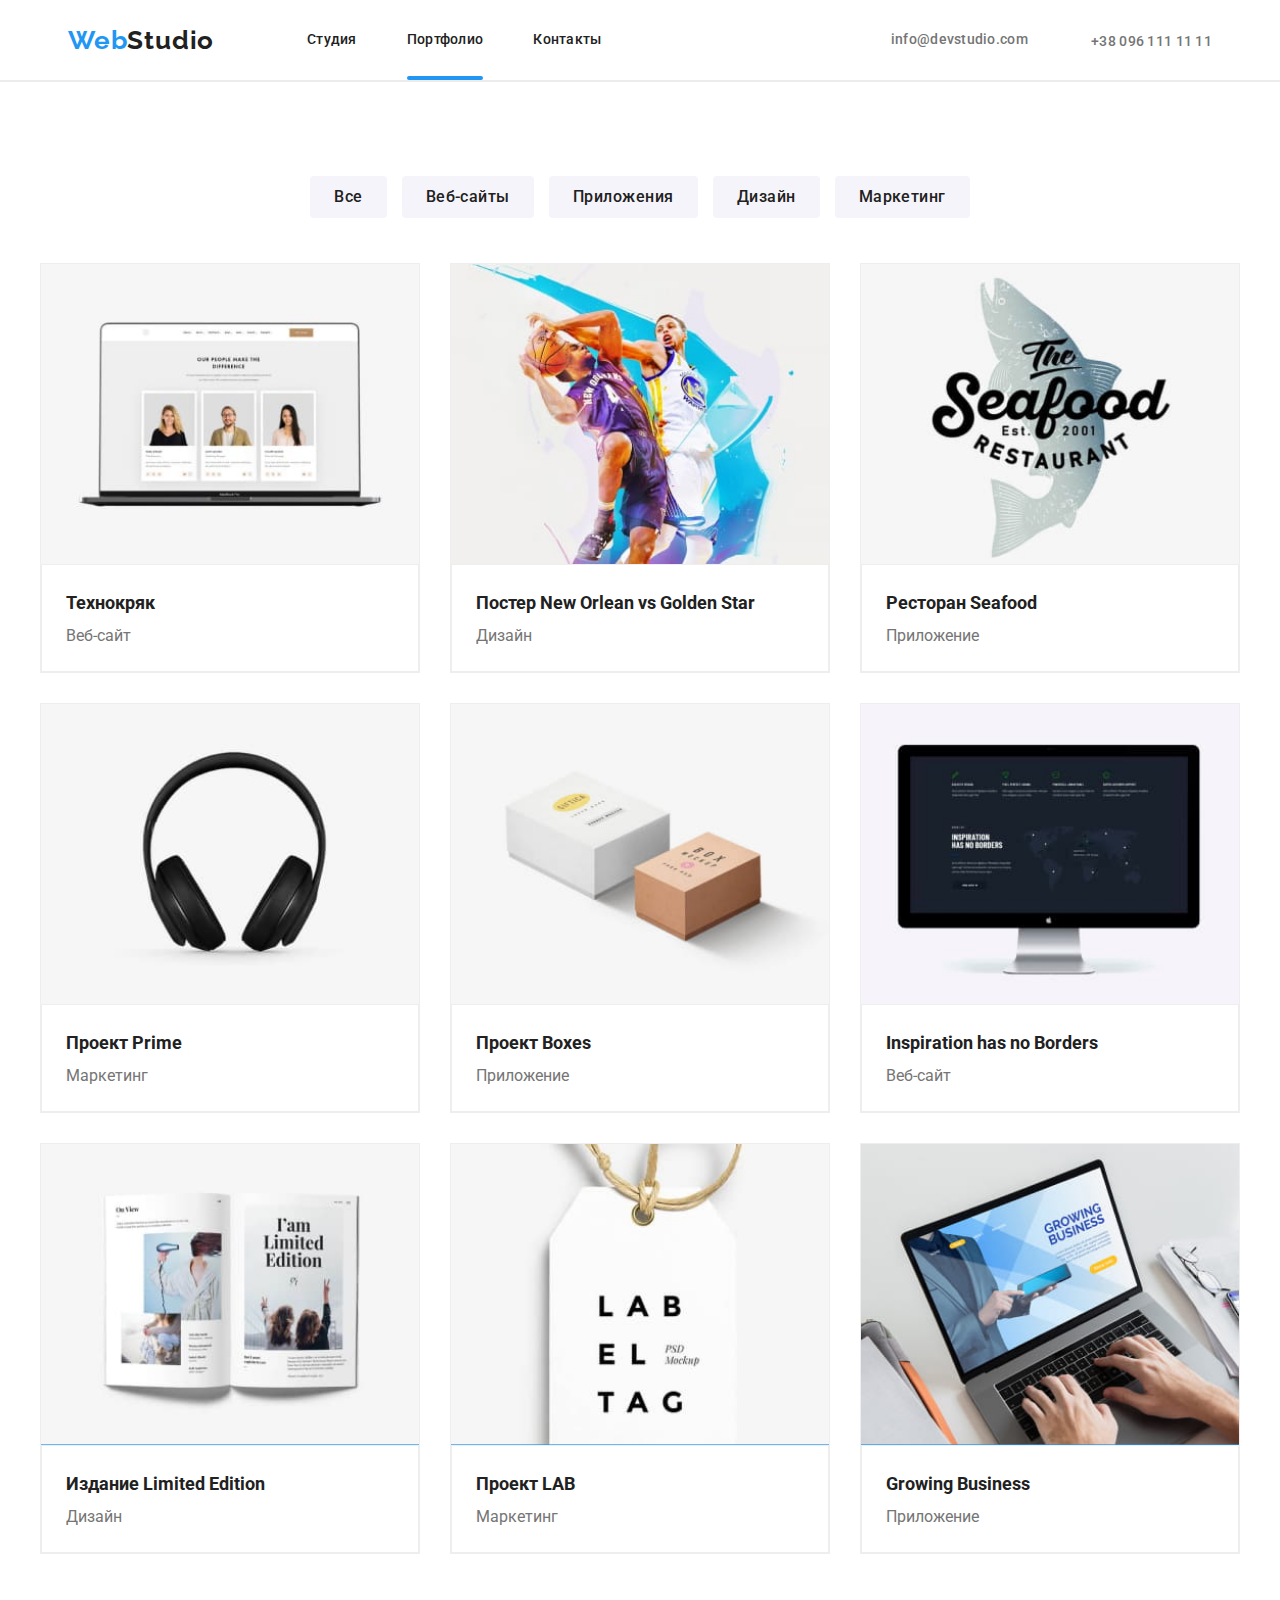
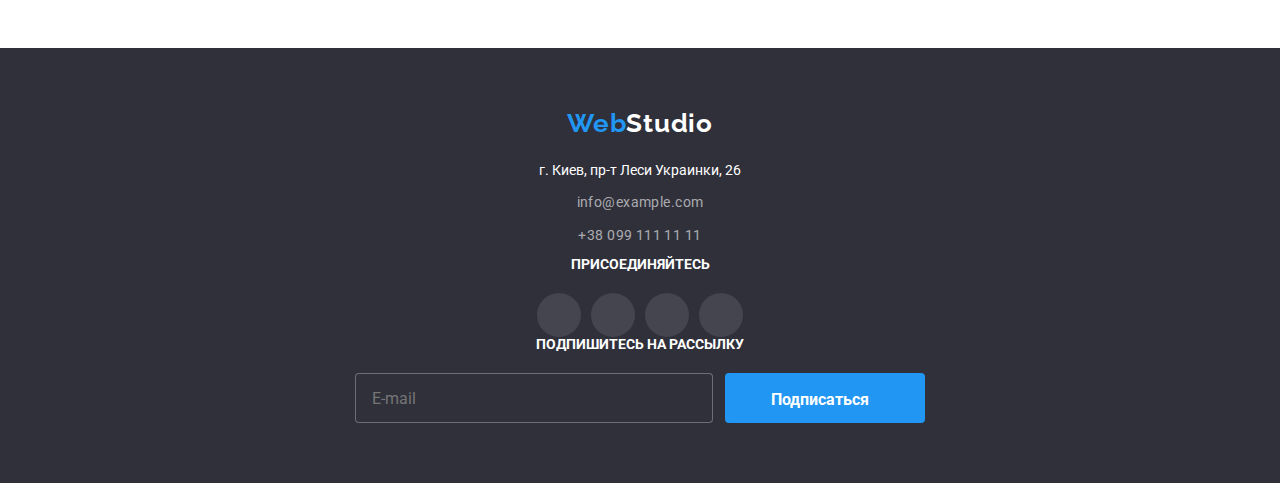
==== commit 57a9ec18: "svg" ====
--- a/portfolio.html
+++ b/portfolio.html
@@ -14,9 +14,23 @@
         <div class="container">
             <nav class="main-nav">
                 <a class="logo" href="../goit-markup-hw-08/index.html"><span class="logo-web">Web</span><span class="logo-studio">Studio</span></a>
+                
+                <button class="page-header__menu-button" 
+                type="button" 
+                aria-expanded="false"
+                data-menu-button>
+                <svg class="page-header__menu-icon"
+                height="40"
+                width="40"
+                aria-label="Переключатель мобильного меню">
+                    <use class="icon-menu-open" href="../goit-markup-hw-08/images/symbol-defs.svg#menu"></use>
+                    <use class="icon-menu-close" href="../goit-markup-hw-08/images/symbol-defs.svg#cross"></use>
+                </svg>
+                </button>
+                
                 <ul class="page-header__site-nav">
                 <li class="page-header__site-nav-item">  
-                    <a class="page-header__site-nav-link" href="../goit-markup-hw-08/index.html">Студия</a>
+                    <a class="page-header__site-nav-link " href="../goit-markup-hw-08/index.html">Студия</a>
                 </li>
                 <li class="page-header__site-nav-item">
                     <a class="page-header__site-nav-link current" href="../goit-markup-hw-08/portfolio.html">Портфолио</a>
@@ -34,7 +48,7 @@
                         info@devstudio.com
                     </a>
                     <a class="page-header__auth-nav-address" href="tel:+380961111111">
-                        <svg class="header-logo" height="12" width="16">
+                        <svg class="header-logo" height="16" width="10">
                             <use href="../goit-markup-hw-08/images/symbol-defs.svg#icon-smartphone"></use>
                         </svg>
                         +38 096 111 11 11
@@ -42,9 +56,59 @@
                     </div>
             </nav>
     
+        
             
         </div>
         </header>
+        
+        <!-- Mobile menu -->
+    
+        <div class="mobile-menu" data-menu>
+            <div class="container">
+                <nav class="main-nav">
+                    <ul class="page-header__site-nav">
+                        <li class="page-header__site-nav-item">
+                            <a class="page-header__site-nav-link"
+                                href="../goit-markup-hw-08/index.html"
+                            >Студия</a>
+                        </li>
+                        <li class="page-header__site-nav-item">
+                            <a class="page-header__site-nav-link" 
+                                href="../goit-markup-hw-08/portfolio.html"
+                            >Портфолио</a>
+    
+                        </li>
+                        <li class="page-header__site-nav-item">
+                            <a class="page-header__site-nav-link"
+                            href=""
+                            >Контакты</a>
+                        </li>
+                    </ul>
+                </nav>
+    
+                <div class="auth-nav">
+                    <a href="tel:+380961111111" class="page-header__auth-nav-address"
+                    >+380961111111</a>
+                    <a href="mailto:info@devstudio.com" class="page-header__auth-nav-address"
+                    >info@devstudio.com</a>
+                </div>
+    
+                <ul class="mobile-menu__social-list">
+                    <li class="social__item">
+                        <a class="social__link" href="#">Instagram </a>
+                    </li>
+                    <li class="social__item">
+                        <a class="social__link" href="#"> Twitter</a>
+                    </li>
+                    <li class="social__item">
+                        <a class="social__link" href="#"> Facebook</a>
+                    </li>
+                    <li class="social__item">
+                        <a class="social__link" href="#"> LinkedIn</a>
+                    </li>  
+                </ul>
+            </div>
+        </div>
 
     <main>    
     
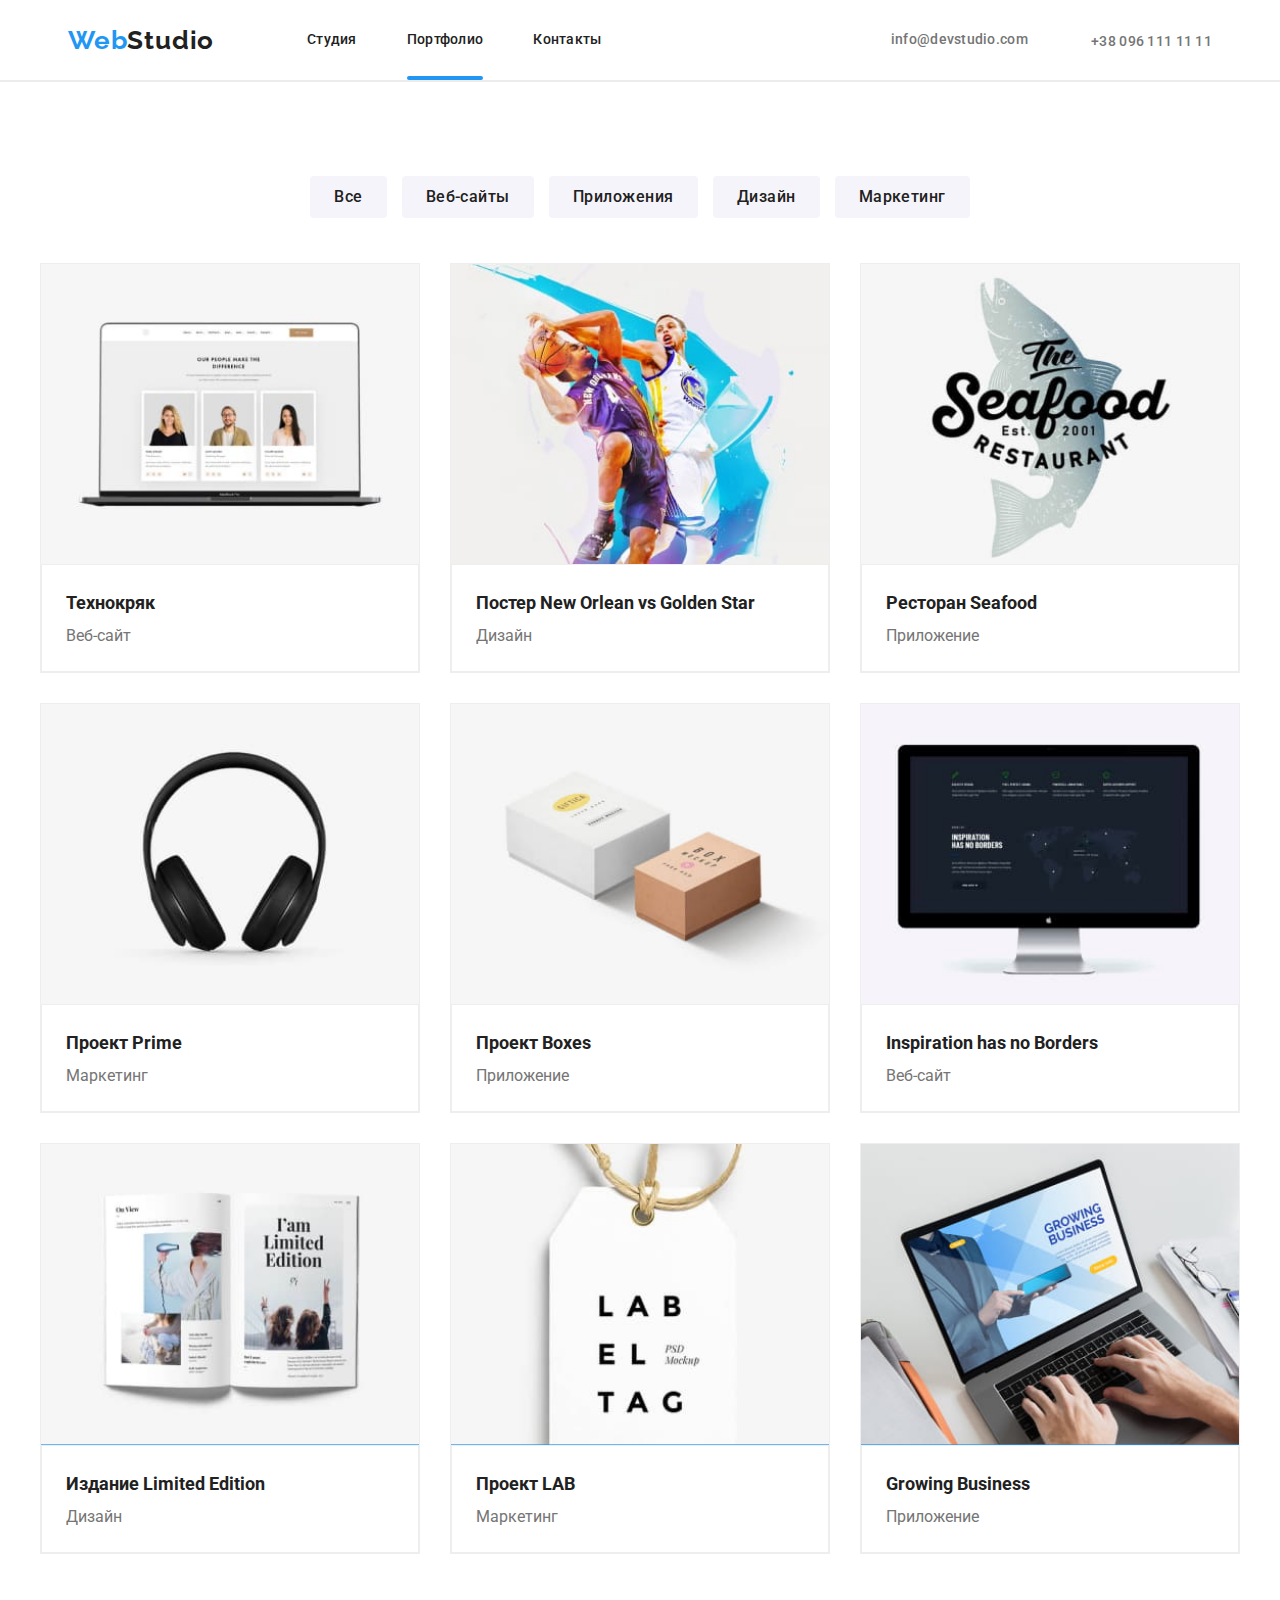
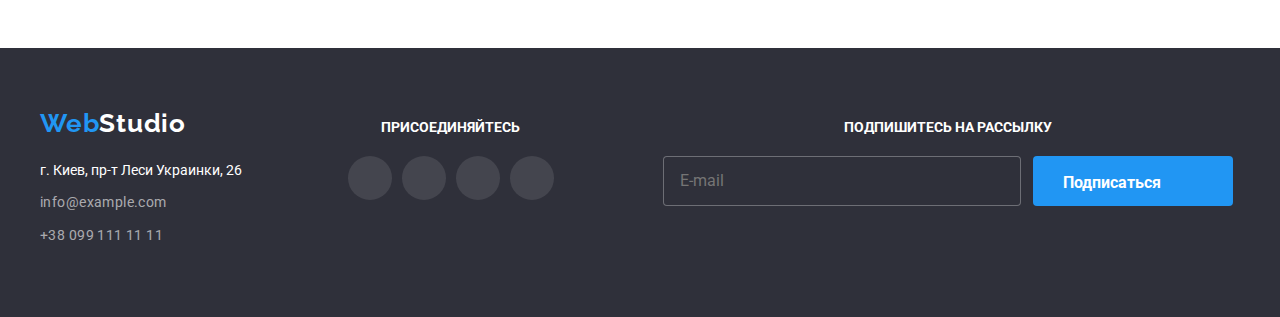
==== commit 3ed21342: "..." ====
--- a/portfolio.html
+++ b/portfolio.html
@@ -536,68 +536,161 @@
 
 <footer class="footer">
     <div class="container">
-        <div class="footer__address-container">
-            <ul class="footer__address-list">
-            <li class="footer__address-item"><a href="../goit-markup-hw-08/index.html"><span class="web-footer">Web</span><span class="studio-footer">Studio</span></a></li>
-            <li class="footer__address-item"><address class="address">г. Киев, пр-т Леси Украинки, 26</address></li>
-            <li class="footer__address-item"><div><a class="email-footer" href="mailto:info@example.com">info@example.com</a></div></li>
-            <li class="footer__address-item"><div><a class="phone-number-footer" href="tel:+380991111111">+38 099 111 11 11</a></div></li>
-            </ul>   
-        </div> 
-        <div class="footer__join-us-container">
-            <h3 class="footer__heading">присоединяйтесь</h3>
-            <ul class="join-us__list">
-                <li class="social-items">
-                    <a class="master-links footer-links" href="#">
-                        <svg class="master-icon" height="20px" width="20px">
-                            <use href="../goit-markup-hw-08/images/symbol-defs.svg#icon-instagram"></use>
-                        </svg>
-                    </a>
-                </li>
-                <li class="social-items">
-                    <a class="master-links footer-links" href="#">
-                        <svg class="master-icon" height="20px" width="20px">
-                            <use href="../goit-markup-hw-08/images/symbol-defs.svg#icon-twitter" ></use>
-                        </svg>
-                    </a>
-                </li>
-                <li class="social-items">
-                    <a class="master-links footer-links" href="#">
-                        <svg class="master-icon" height="20px" width="20px">
-                            <use href="../goit-markup-hw-08/images/symbol-defs.svg#icon-facebook" ></use>
-                        </svg>
-                    </a>
-                </li>
-                <li class="social-items">
-                    <a class="master-links footer-links" href="#">
-                        <svg class="master-icon" height="20px" width="20px">
-                            <use href="../goit-markup-hw-08/images/symbol-defs.svg#icon-linkedin" ></use>
-                        </svg>
-                    </a>
-                </li>
-            </ul>
+    <div class="footer__container">
+            <div class="footer__main">
+                <div class="footer__address-container">
+                    <ul class="footer__address-list">
+                    <li class="footer__address-item"><a href="../goit-markup-hw-08/index.html"><span class="web-footer">Web</span><span class="studio-footer">Studio</span></a></li>
+                    <li class="footer__address-item"><address class="address">г. Киев, пр-т Леси Украинки, 26</address></li>
+                    <li class="footer__address-item"><div><a class="email-footer" href="mailto:info@example.com">info@example.com</a></div></li>
+                    <li class="footer__address-item"><div><a class="phone-number-footer" href="tel:+380991111111">+38 099 111 11 11</a></div></li>
+                    </ul>   
+                </div> 
+            </div>
+            <div class="footer__main">
+            <div class="footer__join-us-container">
+                <h3 class="footer__heading">присоединяйтесь</h3>
+                <ul class="join-us__list">
+                    <li class="social-items">
+                        <a class="master-links footer-links" href="#">
+                            <svg class="master-icon" height="20px" width="20px">
+                                <use href="../goit-markup-hw-08/images/symbol-defs.svg#icon-instagram"></use>
+                            </svg>
+                        </a>
+                    </li>
+                    <li class="social-items">
+                        <a class="master-links footer-links" href="#">
+                            <svg class="master-icon" height="20px" width="20px">
+                                <use href="../goit-markup-hw-08/images/symbol-defs.svg#icon-twitter" ></use>
+                            </svg>
+                        </a>
+                    </li>
+                    <li class="social-items">
+                        <a class="master-links footer-links" href="#">
+                            <svg class="master-icon" height="20px" width="20px">
+                                <use href="../goit-markup-hw-08/images/symbol-defs.svg#icon-facebook" ></use>
+                            </svg>
+                        </a>
+                    </li>
+                    <li class="social-items">
+                        <a class="master-links footer-links" href="#">
+                            <svg class="master-icon" height="20px" width="20px">
+                                <use href="../goit-markup-hw-08/images/symbol-defs.svg#icon-linkedin" ></use>
+                            </svg>
+                        </a>
+                    </li>
+                </ul>
+            </div>
+            </div>
+
+            <div class="footer__main">
+             
+                
+                <h3 class="footer__heading  subscribe-heading">ПОДПИШИТЕСЬ НА РАССЫЛКУ</h3>
+
+                <form class="form footer__form">
+                    <label class=""></label> 
+                        <input 
+                        class="footer__form-input"
+                        type="email" 
+                        name="email"
+                        placeholder="E-mail"/>
+                        <button class="button-subscribe" type="submit">
+                            <div class="button-div">
+                            <p>Подписаться</p>
+                                <svg height="24" width="24">
+                                    <use href="../goit-markup-hw-08/images/symbol-defs.svg#icon-send"></use>
+                                </svg>
+                            </div>
+                        </button>
+                </form>
+            </div>
+    
+           
+    </div> 
     </div>
-    
-    <div class="footer__subscribe">
-        <h3 class="footer__heading">ПОДПИШИТЕСЬ НА РАССЫЛКУ</h3>
-
-        <form class="form footer__form">
-            <label class=""></label> 
-                <input 
-                class="footer__form-input"
-                type="email" 
-                name="email"
-                placeholder="E-mail"/>
-                <button class="button-subscribe" type="submit">
-                    <p>Подписаться</p>
-                        <svg height="24" width="24">
-                            <use href="../goit-markup-hw-08/images/symbol-defs.svg#icon-send"></use>
-                        </svg>
+    <!-- MODAL WINDOW -->
+        <div class="backdrop is-hidden" data-modal>
+            <div class="modal">
+                <button class="modal-button" data-modal-close>
+                    <svg height="11" width="11">
+                        <use href="../goit-markup-hw-08/images/symbol-defs.svg#x"></use>
+                    </svg>
                 </button>
-        </form>
-    </div>
-
-    </div>
+                <p class="modal-head-text">Оставьте свои данные, мы вам перезвоним</p>
+            
+                <form class="form">
+                    <div class="form-field name-input">
+                        <p class="form-text">Имя</p>
+                        <label class="form-label"></label>
+                        <div class="container-input">
+                        <input 
+                        class="form-input"
+                        type="text" 
+                        name="name"/>
+                        <div class="input-img">
+                            <svg class="svg-modal" height="12" width="12">
+                                <use href="../goit-markup-hw-08/images/symbol-defs.svg#person-input"></use>
+                            </svg>
+                        </div>
+                    </div>
+                    </div>
+
+        
+                    <div class="form-field">
+                    <div class="form-text">Телефон</div>
+                    <label class="form-label"></label>
+                    <div class="container-input">
+                    <input 
+                        class="form-input"
+                        type="tel" 
+                        name="tel"/>   
+                        <div class="input-img">
+                            <svg class="svg-modal" height="12" width="12">
+                                <use href="../goit-markup-hw-08/images/symbol-defs.svg#tel-input"></use>
+                            </svg>
+                        </div>
+                    </div>
+                    </div>
+        
+                        <div class="form-field">
+                            <p class="form-text">Почта</p>
+                            <label class="form-label"></label> 
+                            <div class="container-input">
+                            <input 
+                            class="form-input"
+                            type="email" 
+                            name="email"/>
+                            <div class="input-img">
+                                <svg class="svg-modal" height="12" width="12">
+                                    <use href="../goit-markup-hw-08/images/symbol-defs.svg#mail-input"></use>
+                                </svg>
+                            </div>  
+                        </div>
+                    </div>
+        
+                        <div class="form-field comment">
+                            <p class="form-text">Комментарий</p>
+                            <label class="form-label"></label>
+                            <textarea class="form-input textarea" name="comment" placeholder="Введите текст"></textarea>
+                        </div>
+                    
+                        <div class="checkbox-container">
+                            <label>
+                                <span class="text-agreement">Соглашаюсь с рассылкой и принимаю <a class="agreement-link link" href="#">Условия договора</a></span>
+                                <input type="checkbox" class="check" >
+
+                                <div class="checkbox-icon">   
+                                </div>
+                            </label>
+                        </div>
+
+                        <div class="modal__form--center"><button type="submit" class="form-button">Отправить</button></div>
+                </form>
+
+
+            </div>
+        </div>
 
     </footer>
 </body>
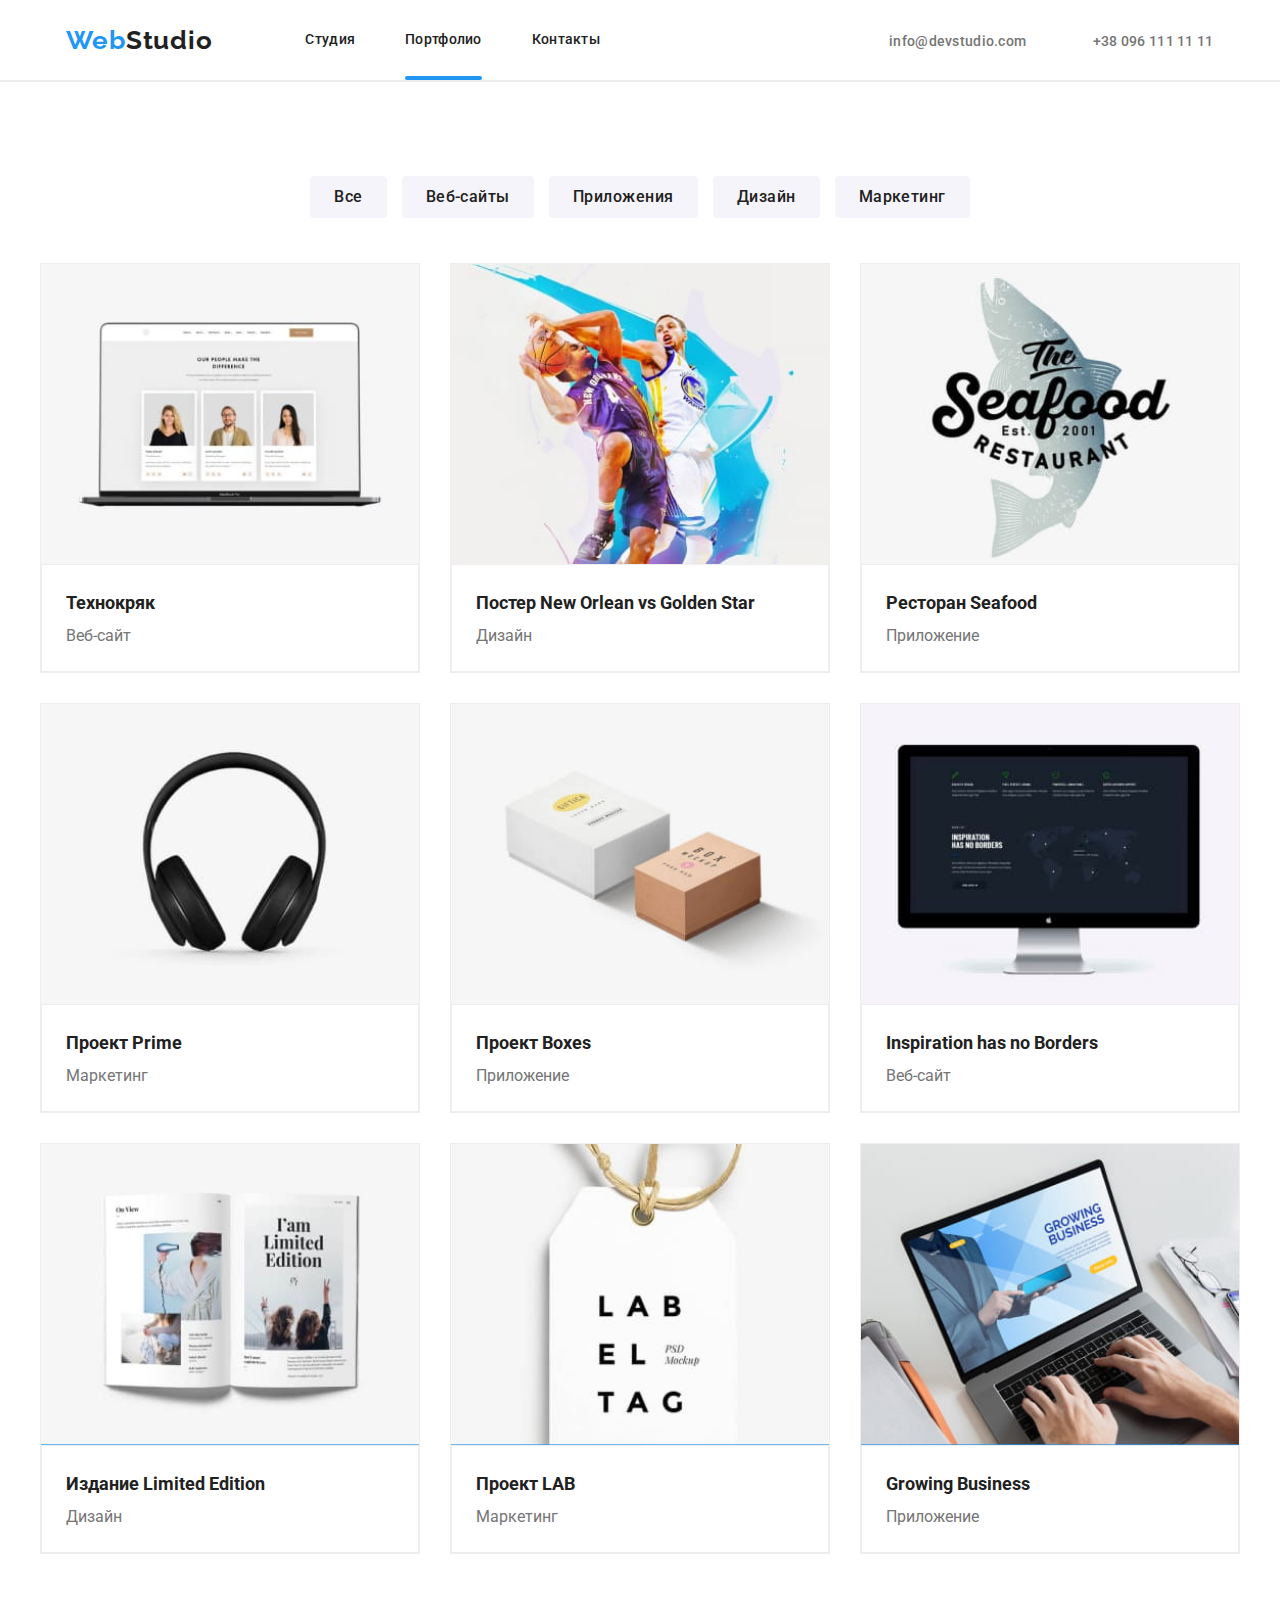
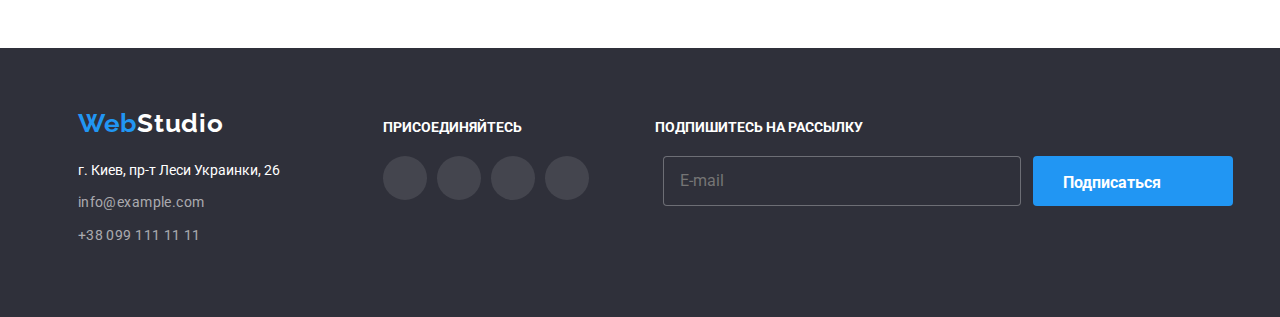
==== commit 28569fdf: "script for portfolio" ====
--- a/portfolio.html
+++ b/portfolio.html
@@ -693,5 +693,7 @@
         </div>
 
     </footer>
+    <script src="./js/menu.js"></script>
+    <script src="./js/modal.js"></script> 
 </body>
 </html>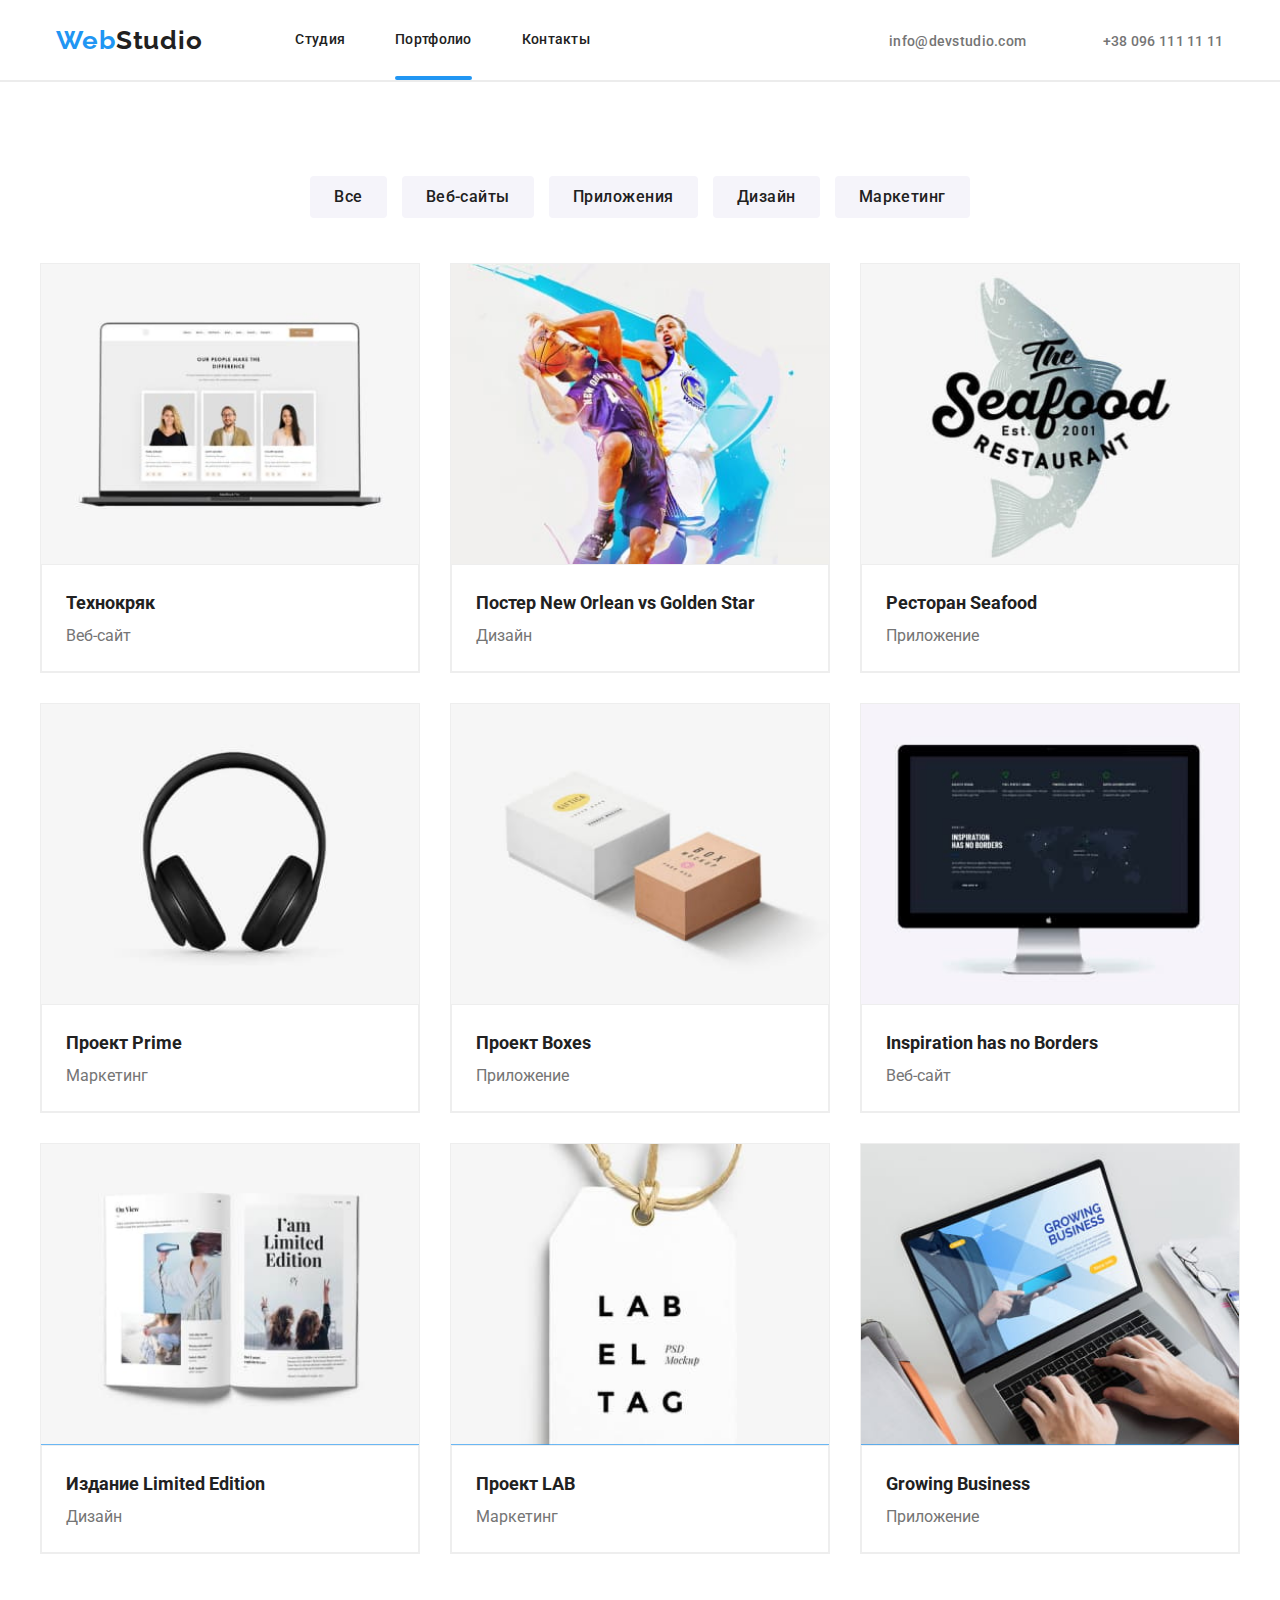
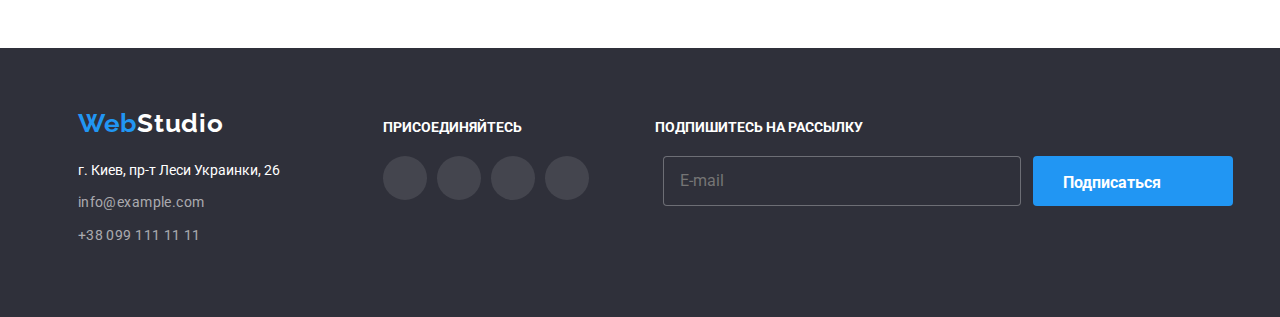
==== commit 29ae7f6f: "doctype portfolio" ====
--- a/portfolio.html
+++ b/portfolio.html
@@ -2,6 +2,7 @@
 <html lang="ru">
 <head>
     <meta charset="UTF-8">
+    <meta name="viewport" content="width=device-width, initial-scale=1.0" />
     <title>Portfolio</title>
     <link rel="stylesheet" href=".\css\main.css">
     <!--<link rel="stylesheet" href="https://cdnjs.cloudflare.com/ajax/libs/modern-normalize/1.0.0/modern-normalize.css"> -->
@@ -609,89 +610,7 @@
            
     </div> 
     </div>
-    <!-- MODAL WINDOW -->
-        <div class="backdrop is-hidden" data-modal>
-            <div class="modal">
-                <button class="modal-button" data-modal-close>
-                    <svg height="11" width="11">
-                        <use href="../goit-markup-hw-08/images/symbol-defs.svg#x"></use>
-                    </svg>
-                </button>
-                <p class="modal-head-text">Оставьте свои данные, мы вам перезвоним</p>
-            
-                <form class="form">
-                    <div class="form-field name-input">
-                        <p class="form-text">Имя</p>
-                        <label class="form-label"></label>
-                        <div class="container-input">
-                        <input 
-                        class="form-input"
-                        type="text" 
-                        name="name"/>
-                        <div class="input-img">
-                            <svg class="svg-modal" height="12" width="12">
-                                <use href="../goit-markup-hw-08/images/symbol-defs.svg#person-input"></use>
-                            </svg>
-                        </div>
-                    </div>
-                    </div>
-
-        
-                    <div class="form-field">
-                    <div class="form-text">Телефон</div>
-                    <label class="form-label"></label>
-                    <div class="container-input">
-                    <input 
-                        class="form-input"
-                        type="tel" 
-                        name="tel"/>   
-                        <div class="input-img">
-                            <svg class="svg-modal" height="12" width="12">
-                                <use href="../goit-markup-hw-08/images/symbol-defs.svg#tel-input"></use>
-                            </svg>
-                        </div>
-                    </div>
-                    </div>
-        
-                        <div class="form-field">
-                            <p class="form-text">Почта</p>
-                            <label class="form-label"></label> 
-                            <div class="container-input">
-                            <input 
-                            class="form-input"
-                            type="email" 
-                            name="email"/>
-                            <div class="input-img">
-                                <svg class="svg-modal" height="12" width="12">
-                                    <use href="../goit-markup-hw-08/images/symbol-defs.svg#mail-input"></use>
-                                </svg>
-                            </div>  
-                        </div>
-                    </div>
-        
-                        <div class="form-field comment">
-                            <p class="form-text">Комментарий</p>
-                            <label class="form-label"></label>
-                            <textarea class="form-input textarea" name="comment" placeholder="Введите текст"></textarea>
-                        </div>
-                    
-                        <div class="checkbox-container">
-                            <label>
-                                <span class="text-agreement">Соглашаюсь с рассылкой и принимаю <a class="agreement-link link" href="#">Условия договора</a></span>
-                                <input type="checkbox" class="check" >
-
-                                <div class="checkbox-icon">   
-                                </div>
-                            </label>
-                        </div>
-
-                        <div class="modal__form--center"><button type="submit" class="form-button">Отправить</button></div>
-                </form>
-
-
-            </div>
-        </div>
-
+   
     </footer>
     <script src="./js/menu.js"></script>
     <script src="./js/modal.js"></script> 
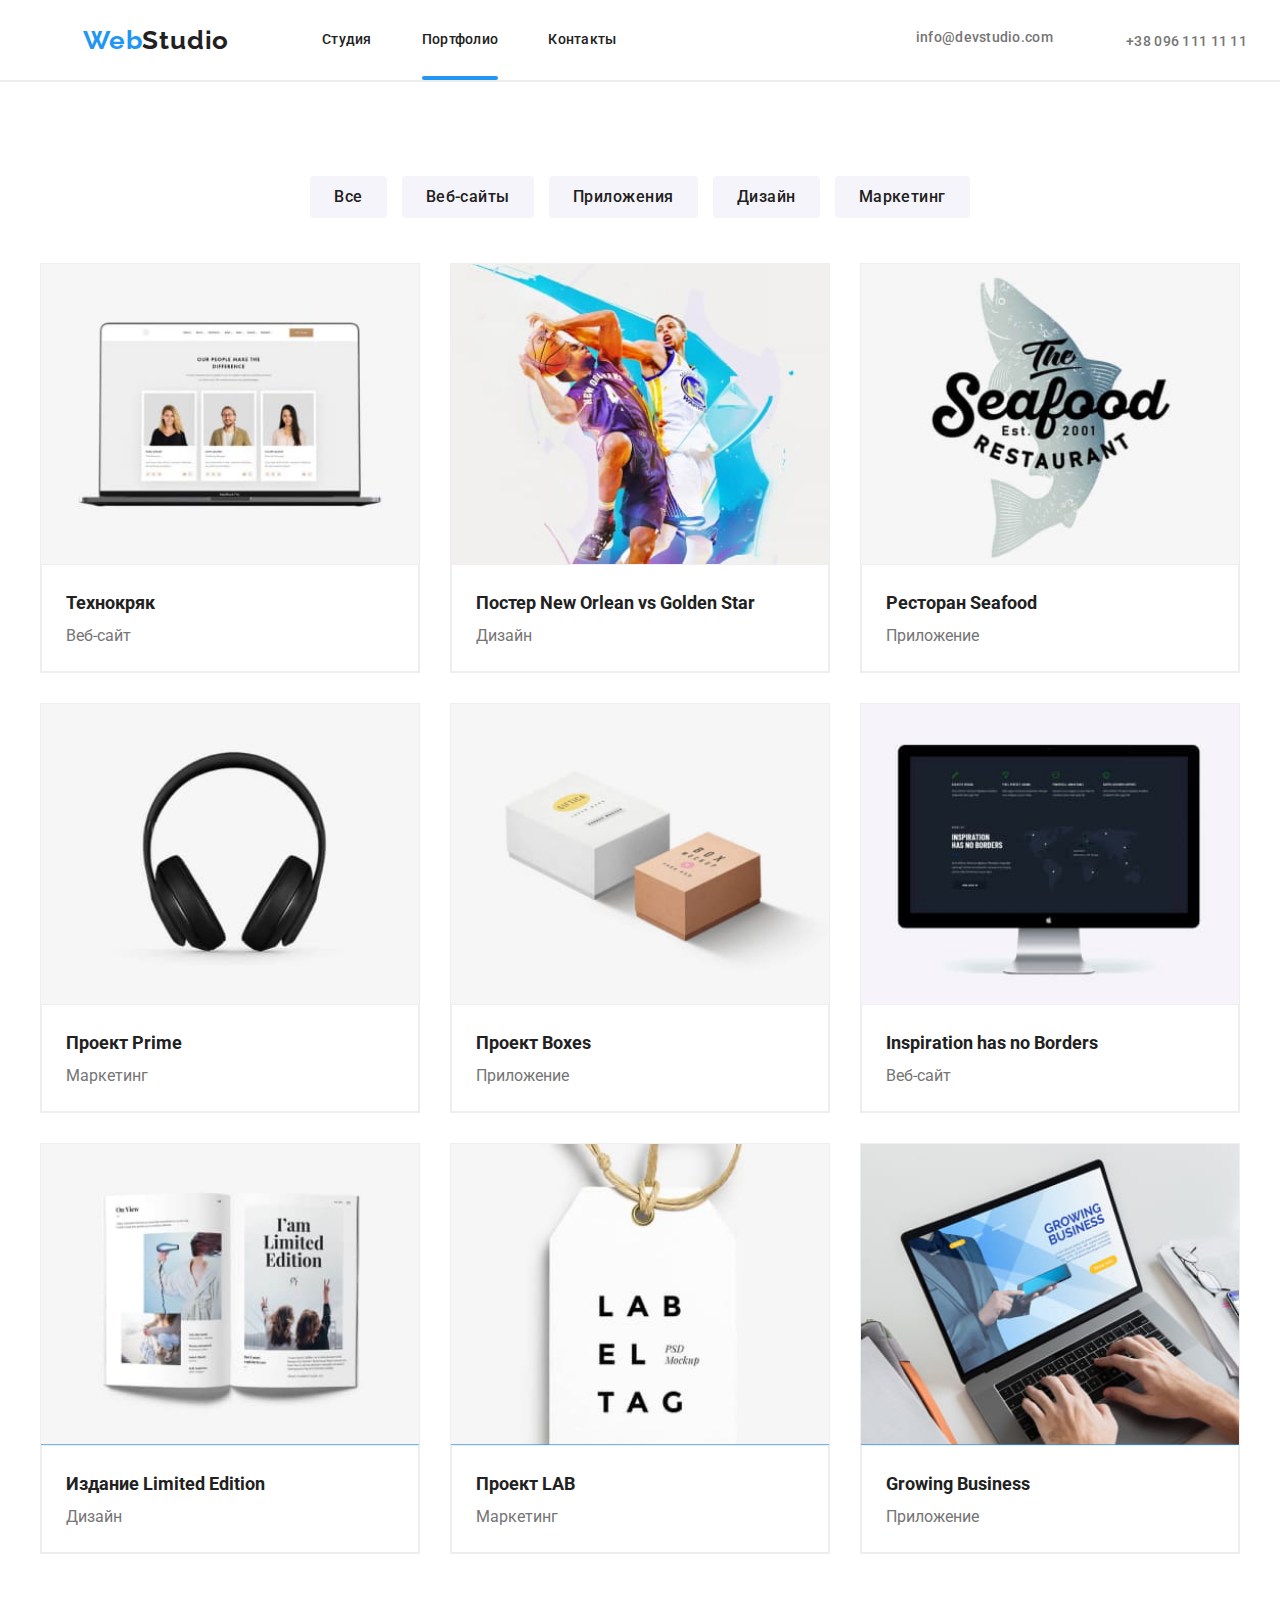
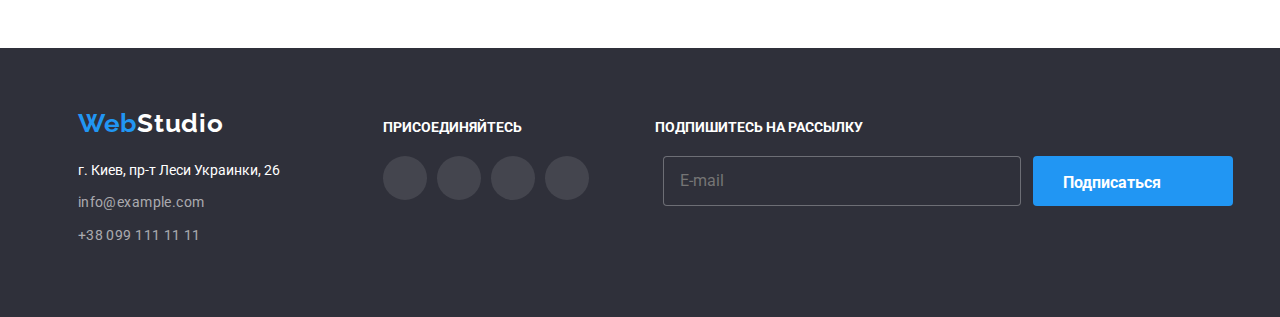
==== commit bc173a2a: "смена классов" ====
--- a/portfolio.html
+++ b/portfolio.html
@@ -42,14 +42,14 @@
                 </ul>
     
                 <div class="auth-nav"> 
-                    <a class="page-header__auth-nav-address" href="mailto:info@devstudio.com">
-                        <svg class="header-logo" height="12" width="16">
+                    <a class="page-header__auth-nav-link" href="mailto:info@devstudio.com">
+                        <svg class="header-icon" height="12" width="16">
                             <use href="../goit-markup-hw-08/images/symbol-defs.svg#icon-envelope"></use>
                         </svg>
                         info@devstudio.com
                     </a>
-                    <a class="page-header__auth-nav-address" href="tel:+380961111111">
-                        <svg class="header-logo" height="16" width="10">
+                    <a class="page-header__auth-nav-link" href="tel:+380961111111">
+                        <svg class="header-icon" height="16" width="10">
                             <use href="../goit-markup-hw-08/images/symbol-defs.svg#icon-smartphone"></use>
                         </svg>
                         +38 096 111 11 11
@@ -88,9 +88,9 @@
                 </nav>
     
                 <div class="auth-nav">
-                    <a href="tel:+380961111111" class="page-header__auth-nav-address"
+                    <a href="tel:+380961111111" class="page-header__auth-nav-link"
                     >+380961111111</a>
-                    <a href="mailto:info@devstudio.com" class="page-header__auth-nav-address"
+                    <a href="mailto:info@devstudio.com" class="page-header__auth-nav-link"
                     >info@devstudio.com</a>
                 </div>
     
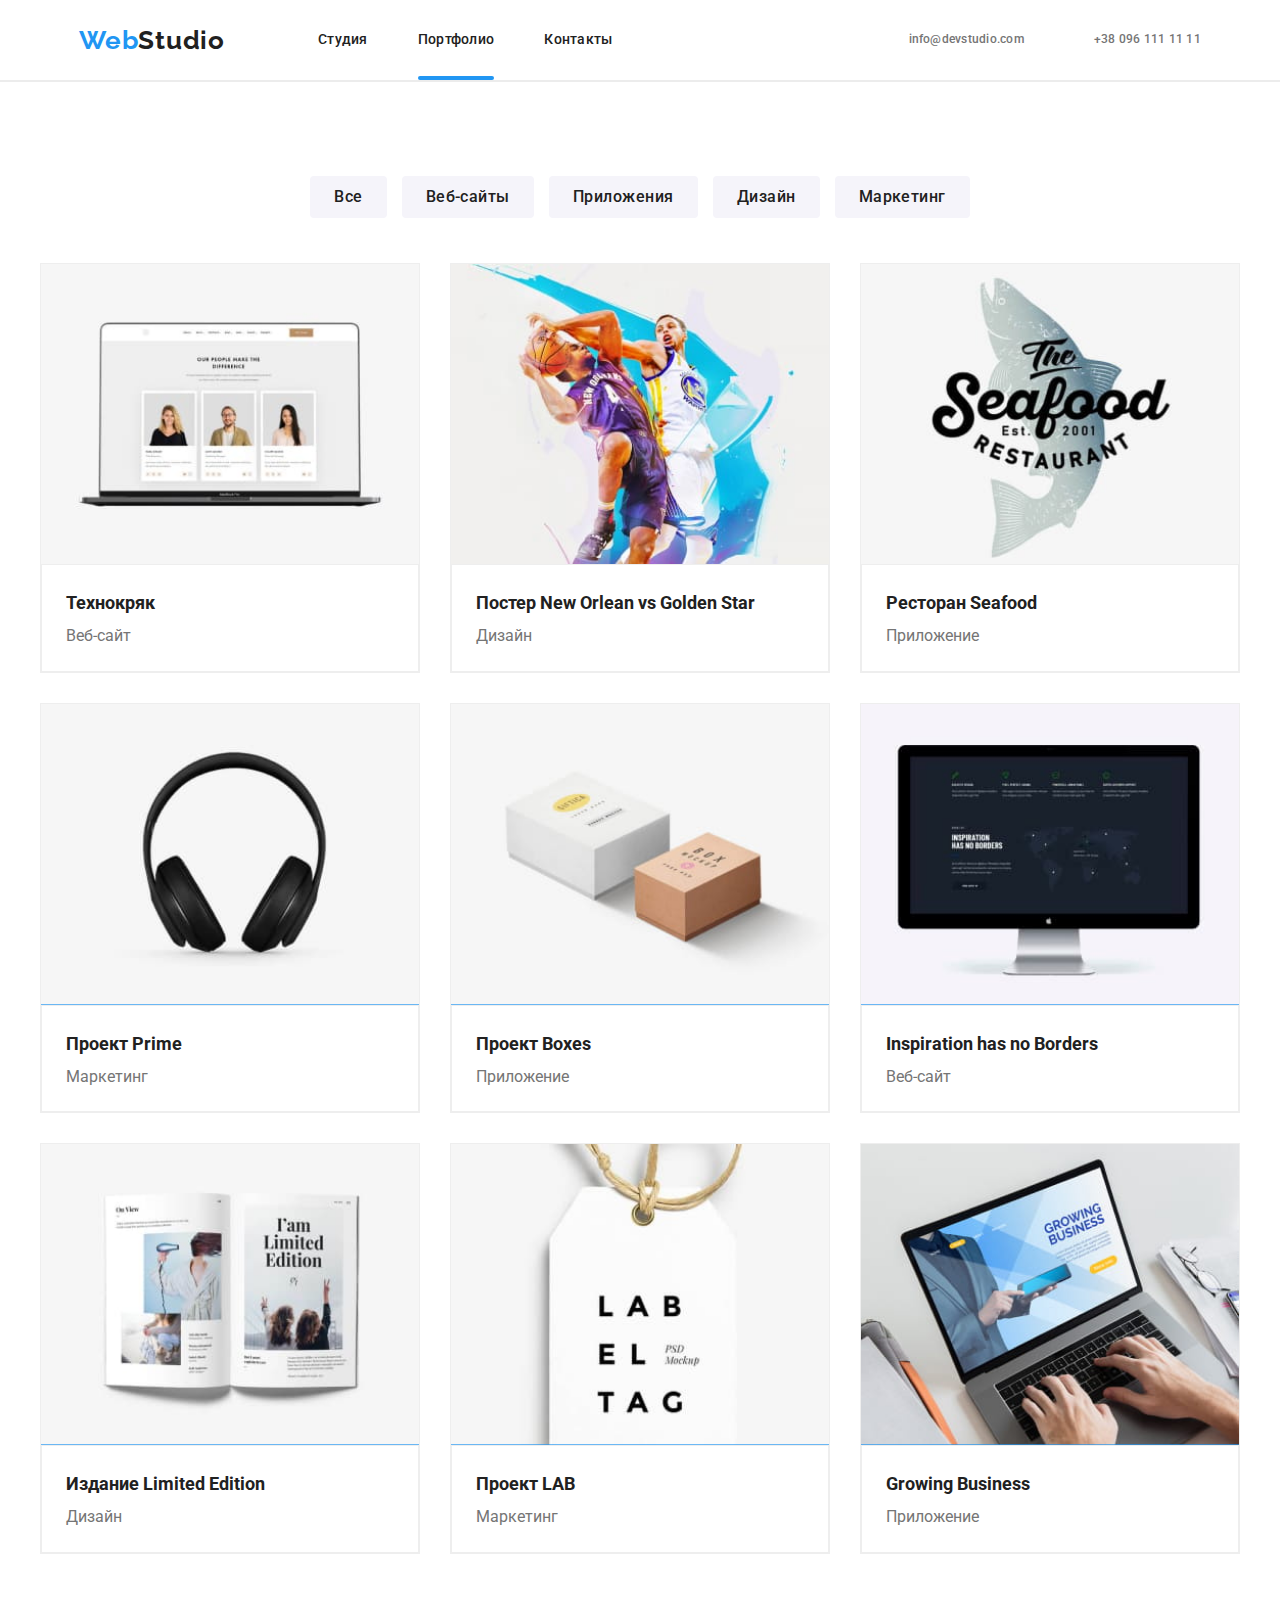
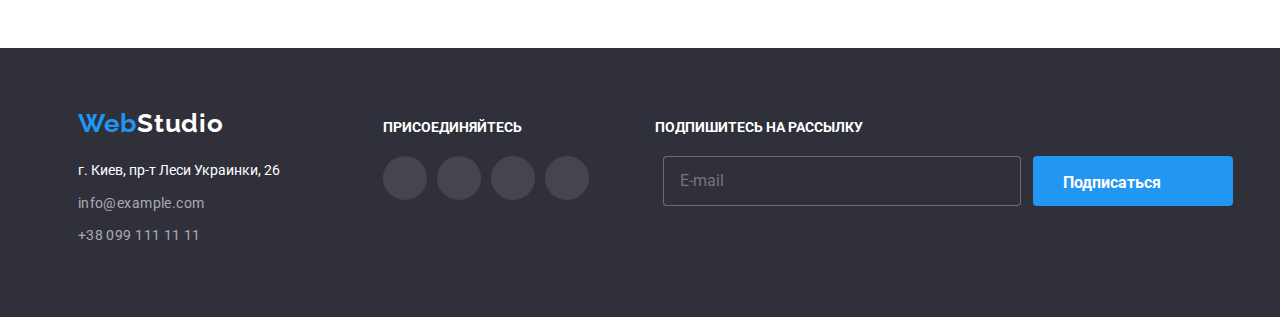
==== commit 14be256b: "Update portfolio.html" ====
--- a/portfolio.html
+++ b/portfolio.html
@@ -4,7 +4,7 @@
     <meta charset="UTF-8">
     <meta name="viewport" content="width=device-width, initial-scale=1.0" />
     <title>Portfolio</title>
-    <link rel="stylesheet" href=".\css\main.css">
+    <link rel="stylesheet" href="./css/main.css">
     <!--<link rel="stylesheet" href="https://cdnjs.cloudflare.com/ajax/libs/modern-normalize/1.0.0/modern-normalize.css"> -->
     <link href="https://fonts.googleapis.com/css2?family=Raleway:wght@700&family=Roboto:wght@400;500;700;900&display=swap" rel="stylesheet">
 </head>
--- a/css/main.css
+++ b/css/main.css
@@ -0,0 +1,2403 @@
+*,
+*::before,
+*::after {
+  -webkit-box-sizing: border-box;
+          box-sizing: border-box;
+}
+
+/**
+Use a more readable tab size (opinionated).
+*/
+:root {
+  -moz-tab-size: 4;
+  -o-tab-size: 4;
+     tab-size: 4;
+}
+
+/**
+1. Correct the line height in all browsers.
+2. Prevent adjustments of font size after orientation changes in iOS.
+*/
+html {
+  line-height: 1.15;
+  /* 1 */
+  -webkit-text-size-adjust: 100%;
+  /* 2 */
+}
+
+/*
+Sections
+========
+*/
+/**
+Remove the margin in all browsers.
+*/
+body {
+  margin: 0;
+}
+
+/**
+Improve consistency of default fonts in all browsers. (https://github.com/sindresorhus/modern-normalize/issues/3)
+*/
+body {
+  font-family: system-ui, -apple-system, "Segoe UI", Roboto, Helvetica, Arial, sans-serif, "Apple Color Emoji", "Segoe UI Emoji";
+}
+
+/*
+Grouping content
+================
+*/
+/**
+1. Add the correct height in Firefox.
+2. Correct the inheritance of border color in Firefox. (https://bugzilla.mozilla.org/show_bug.cgi?id=190655)
+*/
+hr {
+  height: 0;
+  /* 1 */
+  color: inherit;
+  /* 2 */
+}
+
+/*
+Text-level semantics
+====================
+*/
+/**
+Add the correct text decoration in Chrome, Edge, and Safari.
+*/
+abbr[title] {
+  -webkit-text-decoration: underline dotted;
+          text-decoration: underline dotted;
+}
+
+/**
+Add the correct font weight in Edge and Safari.
+*/
+b,
+strong {
+  font-weight: bolder;
+}
+
+/**
+1. Improve consistency of default fonts in all browsers. (https://github.com/sindresorhus/modern-normalize/issues/3)
+2. Correct the odd 'em' font sizing in all browsers.
+*/
+code,
+kbd,
+samp,
+pre {
+  font-family: ui-monospace,+ SFMono-Regular,+ Consolas,+ 'Liberation Mono',+ Menlo,+ monospace;
+  /* 1 */
+  font-size: 1em;
+  /* 2 */
+}
+
+/**
+Add the correct font size in all browsers.
+*/
+small {
+  font-size: 80%;
+}
+
+/**
+Prevent 'sub' and 'sup' elements from affecting the line height in all browsers.
+*/
+sub,
+sup {
+  font-size: 75%;
+  line-height: 0;
+  position: relative;
+  vertical-align: baseline;
+}
+
+sub {
+  bottom: -0.25em;
+}
+
+sup {
+  top: -0.5em;
+}
+
+/*
+Tabular data
+============
+*/
+/**
+1. Remove text indentation from table contents in Chrome and Safari. (https://bugs.chromium.org/p/chromium/issues/detail?id=999088, https://bugs.webkit.org/show_bug.cgi?id=201297)
+2. Correct table border color inheritance in all Chrome and Safari. (https://bugs.chromium.org/p/chromium/issues/detail?id=935729, https://bugs.webkit.org/show_bug.cgi?id=195016)
+*/
+table {
+  text-indent: 0;
+  /* 1 */
+  border-color: inherit;
+  /* 2 */
+}
+
+/*
+Forms
+=====
+*/
+/**
+1. Change the font styles in all browsers.
+2. Remove the margin in Firefox and Safari.
+*/
+button,
+input,
+optgroup,
+select,
+textarea {
+  font-family: inherit;
+  /* 1 */
+  font-size: 100%;
+  /* 1 */
+  line-height: 1.15;
+  /* 1 */
+  margin: 0;
+  /* 2 */
+}
+
+/**
+Remove the inheritance of text transform in Edge and Firefox.
+1. Remove the inheritance of text transform in Firefox.
+*/
+button,
+select {
+  /* 1 */
+  text-transform: none;
+}
+
+/**
+Correct the inability to style clickable types in iOS and Safari.
+*/
+button,
+[type='button'],
+[type='reset'],
+[type='submit'] {
+  -webkit-appearance: button;
+}
+
+/**
+Remove the inner border and padding in Firefox.
+*/
+::-moz-focus-inner {
+  border-style: none;
+  padding: 0;
+}
+
+/**
+Restore the focus styles unset by the previous rule.
+*/
+:-moz-focusring {
+  outline: 1px dotted ButtonText;
+}
+
+/**
+Remove the additional ':invalid' styles in Firefox.
+See: https://github.com/mozilla/gecko-dev/blob/2f9eacd9d3d995c937b4251a5557d95d494c9be1/layout/style/res/forms.css#L728-L737
+*/
+:-moz-ui-invalid {
+  box-shadow: none;
+}
+
+/**
+Remove the padding so developers are not caught out when they zero out 'fieldset' elements in all browsers.
+*/
+legend {
+  padding: 0;
+}
+
+/**
+Add the correct vertical alignment in Chrome and Firefox.
+*/
+progress {
+  vertical-align: baseline;
+}
+
+/**
+Correct the cursor style of increment and decrement buttons in Safari.
+*/
+::-webkit-inner-spin-button,
+::-webkit-outer-spin-button {
+  height: auto;
+}
+
+/**
+1. Correct the odd appearance in Chrome and Safari.
+2. Correct the outline style in Safari.
+*/
+[type='search'] {
+  -webkit-appearance: textfield;
+  /* 1 */
+  outline-offset: -2px;
+  /* 2 */
+}
+
+/**
+Remove the inner padding in Chrome and Safari on macOS.
+*/
+::-webkit-search-decoration {
+  -webkit-appearance: none;
+}
+
+/**
+1. Correct the inability to style clickable types in iOS and Safari.
+2. Change font properties to 'inherit' in Safari.
+*/
+::-webkit-file-upload-button {
+  -webkit-appearance: button;
+  /* 1 */
+  font: inherit;
+  /* 2 */
+}
+
+/*
+Interactive
+===========
+*/
+/*
+Add the correct display in Chrome and Safari.
+*/
+summary {
+  display: list-item;
+}
+
+html {
+  -webkit-box-sizing: border-box;
+          box-sizing: border-box;
+}
+
+*, ::before, ::after {
+  -webkit-box-sizing: inherit;
+          box-sizing: inherit;
+}
+
+body {
+  margin: 0;
+  background-color: #E5E5E5;
+  color: #757575;
+  font-family: Roboto, sans-serif;
+  position: relative;
+}
+
+a {
+  text-decoration: none;
+  color: #E5E5E5;
+}
+
+ul, li, a {
+  margin-top: 0;
+  margin-left: 0;
+  margin-bottom: 0;
+  padding: 0 0;
+}
+
+h1, h2, h3, p {
+  margin-top: 0;
+  margin-left: 0;
+  margin-bottom: 0;
+}
+
+li {
+  list-style-type: none;
+  color: #212121;
+}
+
+a:hover, address:hover
+li:focus, a:focus, address:focus {
+  -webkit-transition-property: color;
+  transition-property: color;
+  -webkit-transition-duration: 250ms;
+          transition-duration: 250ms;
+  -webkit-transition-timing-function: cubic-bezier(0.4, 0, 0.2, 1);
+          transition-timing-function: cubic-bezier(0.4, 0, 0.2, 1);
+  -webkit-text-decoration-color: #2196F3;
+          text-decoration-color: #2196F3;
+}
+
+.text {
+  color: #757575;
+}
+
+.page {
+  color: #212121;
+  background-color: #E5E5E5;
+}
+
+.container {
+  max-width: 450px;
+  margin: 0 auto;
+}
+
+@media (min-width: 768px) {
+  .container {
+    max-width: 738px;
+    padding: 0 0;
+    margin: 0 auto;
+  }
+}
+
+@media (min-width: 1200px) {
+  .container {
+    max-width: 1200px;
+    padding: 0 0;
+    margin: 0 auto;
+  }
+}
+
+body {
+  margin: 0;
+  background-color: #E5E5E5;
+  color: #757575;
+  font-family: Roboto, sans-serif;
+  position: relative;
+}
+
+.page {
+  color: #212121;
+  background-color: #E5E5E5;
+}
+
+.backdrop {
+  position: fixed;
+  top: 0;
+  left: 0;
+  right: 0;
+  bottom: 0;
+  background-color: rgba(0, 0, 0, 0.2);
+  opacity: 1;
+  width: 100%;
+  height: 100%;
+  opacity: 1;
+  -webkit-transition-property: opacity;
+  transition-property: opacity;
+  -webkit-transition-duration: 250ms;
+          transition-duration: 250ms;
+  -webkit-transition-timing-function: cubic-bezier(0.4, 0, 0.2, 1);
+          transition-timing-function: cubic-bezier(0.4, 0, 0.2, 1);
+}
+
+.backdrop .modal {
+  left: 50%;
+  top: 50%;
+  position: relative;
+  min-width: 300px;
+  min-height: 300px;
+  width: 528px;
+  height: 581px;
+  padding: 40px;
+  -webkit-box-orient: vertical;
+  -webkit-box-direction: normal;
+      -ms-flex-direction: column;
+          flex-direction: column;
+  -webkit-box-align: center;
+      -ms-flex-align: center;
+          align-items: center;
+  background-color: #ffffff;
+  -webkit-box-shadow: 0px 1px 3px rgba(0, 0, 0, 0.12), 0px 1px 1px rgba(0, 0, 0, 0.14), 0px 2px 1px rgba(0, 0, 0, 0.2);
+          box-shadow: 0px 1px 3px rgba(0, 0, 0, 0.12), 0px 1px 1px rgba(0, 0, 0, 0.14), 0px 2px 1px rgba(0, 0, 0, 0.2);
+  -webkit-transition: -webkit-transform 250ms cubic-bezier(0.4, 0, 0.2, 1);
+  transition: -webkit-transform 250ms cubic-bezier(0.4, 0, 0.2, 1);
+  transition: transform 250ms cubic-bezier(0.4, 0, 0.2, 1);
+  transition: transform 250ms cubic-bezier(0.4, 0, 0.2, 1), -webkit-transform 250ms cubic-bezier(0.4, 0, 0.2, 1);
+  -webkit-transform: translate(-50%, -50%) scale(1.1);
+          transform: translate(-50%, -50%) scale(1.1);
+}
+
+.backdrop .modal-button {
+  display: -webkit-box;
+  display: -ms-flexbox;
+  display: flex;
+  position: absolute;
+  right: 8px;
+  top: 8px;
+  border-radius: 50%;
+  width: 30px;
+  height: 30px;
+  -webkit-box-pack: center;
+      -ms-flex-pack: center;
+          justify-content: center;
+  -webkit-box-align: center;
+      -ms-flex-align: center;
+          align-items: center;
+  border: 1px solid rgba(0, 0, 0, 0.1);
+  background-color: #ffffff;
+  cursor: pointer;
+  -webkit-transition-property: fill;
+  transition-property: fill;
+  -webkit-transition-duration: 250ms;
+          transition-duration: 250ms;
+  -webkit-transition-timing-function: cubic-bezier(0.4, 0, 0.2, 1);
+          transition-timing-function: cubic-bezier(0.4, 0, 0.2, 1);
+}
+
+.backdrop .modal-button:hover {
+  fill: #2196F3;
+}
+
+.backdrop .modal-head-text {
+  font-family: Roboto, sans-serif;
+  font-weight: 700;
+  font-size: 20px;
+  line-height: 1.14;
+  letter-spacing: 0.03em;
+  margin-bottom: 12px;
+  margin-right: 0;
+}
+
+.backdrop .text-agreement {
+  width: 100%;
+  margin-left: 31px;
+  font-family: Roboto, sans-serif;
+  font-style: normal;
+  font-weight: normal;
+  font-size: 14px;
+  line-height: 0.6;
+}
+
+.backdrop .agreement-link {
+  color: #2196F3;
+  text-decoration: underline;
+}
+
+.backdrop .form {
+  width: 100%;
+}
+
+.backdrop .form-text {
+  margin-top: 10px;
+  margin-bottom: 4px;
+  font-family: Roboto, sans-serif;
+  font-style: normal;
+  font-weight: normal;
+  font-size: 12px;
+  line-height: 1.16;
+  color: #757575;
+}
+
+.backdrop .form-field {
+  margin-bottom: 10px;
+}
+
+.backdrop .form-field:focus-within > .form-text {
+  color: #2196F3;
+}
+
+.backdrop .form-field:focus-within .svg-modal {
+  fill: #2196F3;
+  color: #2196F3;
+}
+
+.backdrop .name-input {
+  padding-top: 0px;
+}
+
+.backdrop .form-label {
+  position: absolute;
+  top: 50%;
+  left: 30%;
+  -webkit-transform: translateY(-50%);
+          transform: translateY(-50%);
+  background-color: #2196F3;
+  color: #ffffff;
+  width: 100%;
+}
+
+.backdrop .form-input {
+  width: 100%;
+  margin: 0;
+  padding: 10px 20px;
+  padding-left: 40px;
+  font: inherit;
+  border-radius: 3px;
+  border: 1px solid rgba(33, 33, 33, 0.2);
+}
+
+.backdrop .form-input:focus {
+  outline: none;
+  border-color: #2196F3;
+  cursor: pointer;
+}
+
+.backdrop .container-input {
+  position: relative;
+}
+
+.backdrop .svg-modal {
+  position: absolute;
+  width: 18px;
+  height: 18px;
+  left: 12px;
+  top: 50%;
+  -webkit-transform: translateY(-50%);
+          transform: translateY(-50%);
+}
+
+.backdrop .comment {
+  padding-bottom: 10px;
+}
+
+.backdrop .textarea {
+  padding-left: 10px;
+  width: 100%;
+  height: 120px;
+  margin: 0;
+  padding: 10px 20px;
+  font: inherit;
+  border-radius: 3px;
+  border: 1px solid rgba(33, 33, 33, 0.2);
+}
+
+.backdrop .textarea::-webkit-input-placeholder {
+  font-family: Roboto, sans-serif;
+  font-size: 14px;
+  line-height: 1.16;
+  color: rgba(117, 117, 117, 0.5);
+}
+
+.backdrop .textarea:-ms-input-placeholder {
+  font-family: Roboto, sans-serif;
+  font-size: 14px;
+  line-height: 1.16;
+  color: rgba(117, 117, 117, 0.5);
+}
+
+.backdrop .textarea::-ms-input-placeholder {
+  font-family: Roboto, sans-serif;
+  font-size: 14px;
+  line-height: 1.16;
+  color: rgba(117, 117, 117, 0.5);
+}
+
+.backdrop .textarea::placeholder {
+  font-family: Roboto, sans-serif;
+  font-size: 14px;
+  line-height: 1.16;
+  color: rgba(117, 117, 117, 0.5);
+}
+
+.backdrop .check {
+  -webkit-appearance: none;
+     -moz-appearance: none;
+          appearance: none;
+  position: absolute;
+}
+
+.backdrop .check:checked + .checkbox-icon {
+  background-color: #2196F3;
+  background-image: url(../images/checkbox.svg);
+  background-size: contain;
+  background-origin: border-box;
+  border-color: #2196F3;
+}
+
+.backdrop .checkbox-container {
+  position: relative;
+  width: 100%;
+}
+
+.backdrop .checkbox-icon {
+  left: 8px;
+  top: 50%;
+  -webkit-transform: translateY(-50%);
+          transform: translateY(-50%);
+  -webkit-transition-duration: 250ms;
+          transition-duration: 250ms;
+  -webkit-transition-timing-function: cubic-bezier(0.4, 0, 0.2, 1);
+          transition-timing-function: cubic-bezier(0.4, 0, 0.2, 1);
+  position: absolute;
+  cursor: pointer;
+  width: 16px;
+  height: 15px;
+  border: 2px solid black;
+  border-radius: 1px;
+}
+
+.backdrop .form-button {
+  background-color: #2196F3;
+  border-radius: 4px;
+  -webkit-box-shadow: rgba(0, 0, 0, 0.15);
+          box-shadow: rgba(0, 0, 0, 0.15);
+  font-family: Roboto, sans-serif;
+  font-style: normal;
+  font-weight: 700;
+  font-size: 16px;
+  line-height: 0.53;
+  padding: 10px 55px;
+  margin-top: 30px;
+  margin-bottom: 40px;
+  cursor: pointer;
+  border-color: transparent;
+  color: #ffffff;
+  width: 200px;
+  height: 50px;
+}
+
+.backdrop .modal__form--center {
+  display: -webkit-box;
+  display: -ms-flexbox;
+  display: flex;
+  -webkit-box-pack: center;
+      -ms-flex-pack: center;
+          justify-content: center;
+  -webkit-box-align: center;
+      -ms-flex-align: center;
+          align-items: center;
+}
+
+.modal {
+  left: 50%;
+  top: 50%;
+  position: relative;
+  min-width: 300px;
+  min-height: 300px;
+  width: 450px;
+  height: 609px;
+  padding: 40px;
+  -webkit-box-orient: vertical;
+  -webkit-box-direction: normal;
+      -ms-flex-direction: column;
+          flex-direction: column;
+  -webkit-box-align: center;
+      -ms-flex-align: center;
+          align-items: center;
+  background-color: #ffffff;
+  text-align: left;
+  -webkit-box-shadow: 0px 1px 3px rgba(0, 0, 0, 0.12), 0px 1px 1px rgba(0, 0, 0, 0.14), 0px 2px 1px rgba(0, 0, 0, 0.2);
+          box-shadow: 0px 1px 3px rgba(0, 0, 0, 0.12), 0px 1px 1px rgba(0, 0, 0, 0.14), 0px 2px 1px rgba(0, 0, 0, 0.2);
+  -webkit-transition: -webkit-transform 250ms cubic-bezier(0.4, 0, 0.2, 1);
+  transition: -webkit-transform 250ms cubic-bezier(0.4, 0, 0.2, 1);
+  transition: transform 250ms cubic-bezier(0.4, 0, 0.2, 1);
+  transition: transform 250ms cubic-bezier(0.4, 0, 0.2, 1), -webkit-transform 250ms cubic-bezier(0.4, 0, 0.2, 1);
+  -webkit-transform: translate(-50%, -50%) scale(1.1);
+          transform: translate(-50%, -50%) scale(1.1);
+}
+
+@media screen and (min-width: 1200px) {
+  .modal {
+    width: 528px;
+    height: 581px;
+  }
+}
+
+.modal .modal-button {
+  display: -webkit-box;
+  display: -ms-flexbox;
+  display: flex;
+  position: absolute;
+  right: 8px;
+  top: 8px;
+  border-radius: 50%;
+  width: 30px;
+  height: 30px;
+  -webkit-box-pack: center;
+      -ms-flex-pack: center;
+          justify-content: center;
+  -webkit-box-align: center;
+      -ms-flex-align: center;
+          align-items: center;
+  border: 1px solid rgba(0, 0, 0, 0.1);
+  background-color: #ffffff;
+  cursor: pointer;
+  -webkit-transition-property: fill;
+  transition-property: fill;
+  -webkit-transition-duration: 250ms;
+          transition-duration: 250ms;
+  -webkit-transition-timing-function: cubic-bezier(0.4, 0, 0.2, 1);
+          transition-timing-function: cubic-bezier(0.4, 0, 0.2, 1);
+}
+
+.modal .modal-button:hover {
+  fill: #2196F3;
+}
+
+.modal .modal-head-text {
+  font-family: Roboto, sans-serif;
+  font-weight: 700;
+  font-size: 20px;
+  line-height: 1.14;
+  letter-spacing: 0.03em;
+  margin-bottom: 12px;
+}
+
+.modal .text-agreement {
+  width: 100%;
+  margin-left: 31px;
+  font-family: Roboto, sans-serif;
+  font-style: normal;
+  font-weight: normal;
+  font-size: 14px;
+  line-height: 0.6;
+}
+
+.modal .agreement-link {
+  color: #2196F3;
+  text-decoration: underline;
+}
+
+.modal .form {
+  width: 100%;
+}
+
+.modal .form-text {
+  margin-top: 10px;
+  margin-bottom: 4px;
+  font-family: Roboto, sans-serif;
+  font-style: normal;
+  font-weight: normal;
+  font-size: 12px;
+  line-height: 1.16;
+  color: #757575;
+}
+
+.modal .form-field {
+  margin-bottom: 10px;
+}
+
+.modal .form-field:focus-within > .form-text {
+  color: #2196F3;
+}
+
+.modal .form-field:focus-within .svg-modal {
+  fill: #2196F3;
+  color: #2196F3;
+}
+
+.modal .name-iput {
+  padding-top: 0px;
+}
+
+.modal .form-label {
+  position: absolute;
+  top: 50%;
+  left: 30%;
+  -webkit-transform: translateY(-50%);
+          transform: translateY(-50%);
+  background-color: #2196F3;
+  color: #ffffff;
+  width: 100%;
+}
+
+.modal .form-input {
+  width: 100%;
+  margin: 0;
+  padding: 10px 20px;
+  padding-left: 40px;
+  font: inherit;
+  border-radius: 3px;
+  border: 1px solid rgba(33, 33, 33, 0.2);
+}
+
+.modal .form-input:focus {
+  outline: none;
+  border-color: #2196F3;
+  cursor: pointer;
+}
+
+.modal .container-input {
+  position: relative;
+}
+
+.modal .svg-modal {
+  position: absolute;
+  width: 18px;
+  height: 18px;
+  left: 12px;
+  top: 50%;
+  -webkit-transform: translateY(-50%);
+          transform: translateY(-50%);
+}
+
+.modal .comment {
+  padding-bottom: 10px;
+}
+
+.modal .textarea {
+  padding-left: 10px;
+  width: 100%;
+  height: 120px;
+  margin: 0;
+  padding: 10px 20px;
+  font: inherit;
+  border-radius: 3px;
+  border: 1px solid rgba(33, 33, 33, 0.2);
+}
+
+.modal .textarea::-webkit-input-placeholder {
+  font-family: Roboto, sans-serif;
+  font-size: 14px;
+  line-height: 1.16;
+  color: rgba(117, 117, 117, 0.5);
+}
+
+.modal .textarea:-ms-input-placeholder {
+  font-family: Roboto, sans-serif;
+  font-size: 14px;
+  line-height: 1.16;
+  color: rgba(117, 117, 117, 0.5);
+}
+
+.modal .textarea::-ms-input-placeholder {
+  font-family: Roboto, sans-serif;
+  font-size: 14px;
+  line-height: 1.16;
+  color: rgba(117, 117, 117, 0.5);
+}
+
+.modal .textarea::placeholder {
+  font-family: Roboto, sans-serif;
+  font-size: 14px;
+  line-height: 1.16;
+  color: rgba(117, 117, 117, 0.5);
+}
+
+.modal .check {
+  -webkit-appearance: none;
+     -moz-appearance: none;
+          appearance: none;
+  position: absolute;
+}
+
+.modal .check:checked + .checkbox-icon {
+  background-color: #2196F3;
+  background-image: url(../images/checkbox.svg);
+  background-size: contain;
+  background-origin: border-box;
+  border-color: #2196F3;
+}
+
+.modal .checkbox-container {
+  position: relative;
+  width: 100%;
+}
+
+.modal .checkbox-icon {
+  left: 8px;
+  top: 50%;
+  -webkit-transform: translateY(-50%);
+          transform: translateY(-50%);
+  -webkit-transition-duration: 250ms;
+          transition-duration: 250ms;
+  -webkit-transition-timing-function: cubic-bezier(0.4, 0, 0.2, 1);
+          transition-timing-function: cubic-bezier(0.4, 0, 0.2, 1);
+  position: absolute;
+  cursor: pointer;
+  width: 16px;
+  height: 15px;
+  border: 2px solid black;
+  border-radius: 1px;
+}
+
+.modal .form-button {
+  background-color: #2196F3;
+  border-radius: 4px;
+  -webkit-box-shadow: rgba(0, 0, 0, 0.15);
+          box-shadow: rgba(0, 0, 0, 0.15);
+  font-family: Roboto, sans-serif;
+  font-style: normal;
+  font-weight: 700;
+  font-size: 16px;
+  line-height: 0.53;
+  padding: 10px 55px;
+  margin-top: 30px;
+  margin-bottom: 40px;
+  cursor: pointer;
+  border-color: transparent;
+  color: #ffffff;
+  width: 200px;
+  height: 50px;
+}
+
+.modal .modal__form--center {
+  display: -webkit-box;
+  display: -ms-flexbox;
+  display: flex;
+  -webkit-box-pack: center;
+      -ms-flex-pack: center;
+          justify-content: center;
+  -webkit-box-align: center;
+      -ms-flex-align: center;
+          align-items: center;
+}
+
+.is-hidden {
+  opacity: 0;
+  pointer-events: none;
+}
+
+.page-header {
+  background-color: #ffffff;
+  border-bottom: 2px solid #ECECEC;
+  justify-items: center;
+  position: relative;
+}
+
+.page-header .main-nav {
+  display: -webkit-box;
+  display: -ms-flexbox;
+  display: flex;
+  -webkit-box-pack: justify;
+      -ms-flex-pack: justify;
+          justify-content: space-between;
+  -webkit-box-align: center;
+      -ms-flex-align: center;
+          align-items: center;
+  position: relative;
+}
+
+.page-header .logo {
+  margin-right: 284px;
+  padding: 16px 0;
+}
+
+@media screen and (min-width: 768px) {
+  .page-header .logo {
+    margin-right: 88px;
+    padding: 0 0;
+  }
+}
+
+@media screen and (min-width: 1200px) {
+  .page-header .logo {
+    margin-right: 93px;
+    padding: 0 0;
+  }
+}
+
+.page-header .logo-web {
+  color: #2196F3;
+  font-family: Raleway;
+  font-weight: 700;
+  font-size: 24px;
+  line-height: 1.19;
+  letter-spacing: 0.03em;
+}
+
+@media screen and (min-width: 1200px) {
+  .page-header .logo-web {
+    font-size: 26px;
+  }
+}
+
+.page-header .logo-studio {
+  color: #212121;
+  font-family: Raleway;
+  font-weight: 700;
+  font-size: 24px;
+  line-height: 1.19;
+  letter-spacing: 0.03em;
+}
+
+@media screen and (min-width: 1200px) {
+  .page-header .logo-studio {
+    font-size: 26px;
+  }
+}
+
+.page-header__menu-button {
+  color: #212121;
+  margin-left: auto;
+  padding: 0;
+  background-color: transparent;
+  cursor: pointer;
+  border: none;
+  position: absolute;
+  right: 0;
+  top: 22px;
+  z-index: 25;
+}
+
+.page-header__menu-button:hover, .page-header__menu-button:focus {
+  -webkit-transition-property: color;
+  transition-property: color;
+  -webkit-transition-duration: 250ms;
+          transition-duration: 250ms;
+  -webkit-transition-timing-function: cubic-bezier(0.4, 0, 0.2, 1);
+          transition-timing-function: cubic-bezier(0.4, 0, 0.2, 1);
+  color: #2196F3;
+}
+
+@media screen and (min-width: 768px) {
+  .page-header__menu-button {
+    display: none;
+  }
+}
+
+.page-header__menu-icon {
+  background-position: center;
+  fill: currentColor;
+  width: 24px;
+  height: 16px;
+}
+
+.page-header__menu-icon:hover, .page-header__menu-icon:focus {
+  -webkit-transition-property: color;
+  transition-property: color;
+  -webkit-transition-duration: 250ms;
+          transition-duration: 250ms;
+  -webkit-transition-timing-function: cubic-bezier(0.4, 0, 0.2, 1);
+          transition-timing-function: cubic-bezier(0.4, 0, 0.2, 1);
+  color: #2196F3;
+}
+
+.page-header .page-header__site-nav {
+  display: none;
+}
+
+@media screen and (min-width: 768px) {
+  .page-header .page-header__site-nav {
+    display: -webkit-box;
+    display: -ms-flexbox;
+    display: flex;
+    font-family: Roboto, sans-serif;
+    font-style: normal;
+    font-weight: 500;
+    font-size: 14px;
+    line-height: 1.14;
+    margin-right: 84px;
+  }
+}
+
+@media screen and (min-width: 1200px) {
+  .page-header .page-header__site-nav {
+    display: -webkit-box;
+    display: -ms-flexbox;
+    display: flex;
+    font-family: Roboto, sans-serif;
+    font-style: normal;
+    font-weight: 500;
+    font-size: 14px;
+    line-height: 1.14;
+    margin-right: 270px;
+  }
+}
+
+.page-header__site-nav-item {
+  margin-right: 50px;
+  padding: 32px 0;
+  position: relative;
+}
+
+.page-header__site-nav-item:last-child {
+  margin-right: 0;
+}
+
+.page-header .current::after {
+  content: "";
+  display: inline-block;
+  position: absolute;
+  bottom: 0;
+  left: 0;
+  width: 100%;
+  height: 4px;
+  border-radius: 2px;
+  background-color: #2196F3;
+  opacity: 0;
+  -webkit-transition-property: -webkit-transform;
+  transition-property: -webkit-transform;
+  transition-property: transform;
+  transition-property: transform, -webkit-transform;
+  -webkit-transform: scaleX(0);
+          transform: scaleX(0);
+}
+
+.page-header .page-header__site-nav-link:hover::after,
+.page-header .page-header__site-nav-link:focus::after,
+.page-header .current::after {
+  -webkit-transform: scaleX(1);
+          transform: scaleX(1);
+  opacity: 1;
+}
+
+.page-header__site-nav-link {
+  color: #212121;
+  font-weight: 500;
+  font-size: 14px;
+  line-height: 1.14;
+  letter-spacing: 0.02em;
+}
+
+.page-header__site-nav-link::after {
+  content: "";
+  position: absolute;
+  left: 0;
+  bottom: -1px;
+  width: 100%;
+  height: 4px;
+  background: #2196F3;
+  border-radius: 2px;
+  opacity: 0;
+  -webkit-transition-duration: 250ms;
+          transition-duration: 250ms;
+  -webkit-transition-timing-function: cubic-bezier(0.4, 0, 0.2, 1);
+          transition-timing-function: cubic-bezier(0.4, 0, 0.2, 1);
+}
+
+.page-header__site-nav-link:hover, .page-header__site-nav-link:focus {
+  -webkit-transition-property: color;
+  transition-property: color;
+  color: #2196F3;
+  -webkit-transition-duration: 250ms;
+          transition-duration: 250ms;
+  -webkit-transition-timing-function: cubic-bezier(0.4, 0, 0.2, 1);
+          transition-timing-function: cubic-bezier(0.4, 0, 0.2, 1);
+}
+
+.page-header .auth-nav {
+  display: none;
+}
+
+@media screen and (min-width: 768px) {
+  .page-header .auth-nav {
+    display: inline-block;
+    margin-left: auto;
+  }
+}
+
+@media screen and (min-width: 1200px) {
+  .page-header .auth-nav {
+    display: -webkit-box;
+    display: -ms-flexbox;
+    display: flex;
+    margin-right: -50px;
+  }
+}
+
+.page-header__auth-nav-link {
+  /*padding: auto 0;
+    color: $primary-text-color;
+    font-family: $main-font-family;
+    font-weight: $normal-font-weight;
+    font-size: $main-tablet-font-size;
+    line-height: $header-link-lh;
+    letter-spacing: 0.02em;
+    fill: $primary-text-color;
+
+    &:not(:last-child) {
+      padding-right: 50px;
+    }
+
+    @media screen and (min-width: $tablet) {
+      display: flex;
+      align-items: center;
+    }
+
+    @media screen and (min-width: $desktop) {
+      font-size: $main-font-size;
+    }
+    */
+}
+
+@media screen and (min-width: 768px) {
+  .page-header__auth-nav-link {
+    display: -webkit-box;
+    display: -ms-flexbox;
+    display: flex;
+    -webkit-box-align: center;
+        -ms-flex-align: center;
+            align-items: center;
+    color: #757575;
+    fill: #757575;
+    font-weight: 500;
+    font-size: 12px;
+    line-height: 1.14;
+    letter-spacing: 0.02em;
+  }
+  .page-header__auth-nav-link:not(:last-child) {
+    margin-bottom: 10px;
+  }
+}
+
+@media screen and (min-width: 1200px) {
+  .page-header__auth-nav-link {
+    -webkit-box-align: center;
+        -ms-flex-align: center;
+            align-items: center;
+    padding: 32px 0;
+    margin-right: 50px;
+  }
+  .page-header__auth-nav-link:not(:last-child) {
+    margin-bottom: 0;
+  }
+}
+
+.page-header__auth-nav-link:hover, .page-header__auth-nav-link:focus {
+  -webkit-transition-property: color;
+  transition-property: color;
+  -webkit-transition-duration: 250ms;
+          transition-duration: 250ms;
+  -webkit-transition-timing-function: cubic-bezier(0.4, 0, 0.2, 1);
+          transition-timing-function: cubic-bezier(0.4, 0, 0.2, 1);
+  color: #2196F3;
+  fill: #2196F3;
+}
+
+.page-header .header-icon {
+  margin-right: 8px;
+}
+
+@media screen and (min-width: 1200px) {
+  .page-header .header-icon {
+    margin-right: 10px;
+  }
+}
+
+.page-header .header-icon:hover {
+  fill: #2196F3;
+}
+
+.h1-section {
+  text-align: center;
+  -webkit-box-pack: center;
+      -ms-flex-pack: center;
+          justify-content: center;
+  margin: 0 auto;
+  padding: 118px 0;
+}
+
+@media screen and (min-width: 1200px) {
+  .h1-section {
+    padding: 200px 0;
+  }
+}
+
+.h1-section__title {
+  display: block;
+  max-width: 360px;
+  font-family: Roboto, sans-serif;
+  font-weight: 900;
+  font-size: 26px;
+  line-height: 1.61;
+  letter-spacing: 0.06em;
+  text-transform: uppercase;
+  color: #ffffff;
+  margin: 0 auto;
+}
+
+@media screen and (min-width: 1200px) {
+  .h1-section__title {
+    max-width: 696px;
+    font-size: 44px;
+  }
+}
+
+.h1-section__button {
+  background: #2196F3;
+  -webkit-box-shadow: rgba(0, 0, 0, 0.15);
+          box-shadow: rgba(0, 0, 0, 0.15);
+  border-radius: 4px;
+  border-style: none;
+  font-family: Roboto, sans-serif;
+  font-weight: 700;
+  font-size: 16px;
+  line-height: 1.87;
+  letter-spacing: 0.06em;
+  color: #ffffff;
+  margin-top: 30px;
+  padding: 10px 32px;
+}
+
+.overlay {
+  max-width: 480px;
+  height: 400px;
+  background-size: cover;
+  background-position: center;
+  text-align: center;
+  padding: 0 auto;
+  margin: 0 auto;
+  position: relative;
+  text-align: center;
+  background-image: -webkit-gradient(linear, left top, right top, from(rgba(47, 48, 58, 0.4)), to(rgba(47, 48, 58, 0.4))), url(../images/hero/hero-mobile@1x.jpg);
+  background-image: linear-gradient(to right, rgba(47, 48, 58, 0.4), rgba(47, 48, 58, 0.4)), url(../images/hero/hero-mobile@1x.jpg);
+}
+
+@media screen and (min-width: 768px) {
+  .overlay {
+    max-width: 768px;
+  }
+}
+
+@media screen and (min-width: 1200px) {
+  .overlay {
+    height: 600px;
+    max-width: 1600px;
+  }
+}
+
+@media (-webkit-min-device-pixel-ratio: 2), (min-resolution: 2dppx) {
+  .overlay {
+    background-image: -webkit-gradient(linear, left top, right top, from(rgba(47, 48, 58, 0.4)), to(rgba(47, 48, 58, 0.4))), url(../images/hero/hero-mobile@2x.jpg);
+    background-image: linear-gradient(to right, rgba(47, 48, 58, 0.4), rgba(47, 48, 58, 0.4)), url(../images/hero/hero-mobile@2x.jpg);
+  }
+}
+
+@media (min-width: 768px) {
+  .overlay {
+    background-image: -webkit-gradient(linear, left top, right top, from(rgba(47, 48, 58, 0.4)), to(rgba(47, 48, 58, 0.4))), url(../images/hero/hero-tablet@1x.jpg);
+    background-image: linear-gradient(to right, rgba(47, 48, 58, 0.4), rgba(47, 48, 58, 0.4)), url(../images/hero/hero-tablet@1x.jpg);
+  }
+}
+
+@media (-webkit-min-device-pixel-ratio: 2), (min-resolution: 2dppx) {
+  .overlay {
+    background-image: -webkit-gradient(linear, left top, right top, from(rgba(47, 48, 58, 0.4)), to(rgba(47, 48, 58, 0.4))), url(../images/hero/hero-tablet@2x.jpg);
+    background-image: linear-gradient(to right, rgba(47, 48, 58, 0.4), rgba(47, 48, 58, 0.4)), url(../images/hero/hero-tablet@2x.jpg);
+  }
+}
+
+@media (min-width: 1200px) {
+  .overlay {
+    background-image: -webkit-gradient(linear, left top, right top, from(rgba(47, 48, 58, 0.4)), to(rgba(47, 48, 58, 0.4))), url(../images/hero/hero-desktop@1x.jpg);
+    background-image: linear-gradient(to right, rgba(47, 48, 58, 0.4), rgba(47, 48, 58, 0.4)), url(../images/hero/hero-desktop@1x.jpg);
+  }
+}
+
+@media (-webkit-min-device-pixel-ratio: 2), (min-resolution: 2dppx) {
+  .overlay {
+    background-image: -webkit-gradient(linear, left top, right top, from(rgba(47, 48, 58, 0.4)), to(rgba(47, 48, 58, 0.4))), url(../images/hero/hero-desktop@2x.jpg);
+    background-image: linear-gradient(to right, rgba(47, 48, 58, 0.4), rgba(47, 48, 58, 0.4)), url(../images/hero/hero-desktop@2x.jpg);
+  }
+}
+
+.features {
+  background-color: #ffffff;
+  padding-top: 60px;
+  padding-bottom: 60px;
+  font-family: Roboto, sans-serif;
+  font-size: 14px;
+  line-height: 1.71;
+}
+
+@media screen and (min-width: 1200px) {
+  .features {
+    padding-top: 94px;
+    padding-bottom: 94px;
+  }
+}
+
+@media screen and (min-width: 768px) {
+  .features__list {
+    display: -webkit-box;
+    display: -ms-flexbox;
+    display: flex;
+    -ms-flex-wrap: wrap;
+        flex-wrap: wrap;
+    -webkit-box-pack: justify;
+        -ms-flex-pack: justify;
+            justify-content: space-between;
+    -webkit-box-align: center;
+        -ms-flex-align: center;
+            align-items: center;
+  }
+}
+
+@media screen and (max-width: 1200px) {
+  .features__item {
+    margin-bottom: 30px;
+  }
+}
+
+@media screen and (min-width: 768px) {
+  .features__item {
+    width: calc((100% - 30px) / 2);
+  }
+}
+
+@media screen and (min-width: 1200px) {
+  .features__item {
+    width: calc((100% - 90px) / 4);
+    margin-bottom: 0;
+  }
+}
+
+.features__icon-container {
+  display: -webkit-box;
+  display: -ms-flexbox;
+  display: flex;
+  -webkit-box-pack: center;
+      -ms-flex-pack: center;
+          justify-content: center;
+  -webkit-box-align: center;
+      -ms-flex-align: center;
+          align-items: center;
+  text-align: center;
+  background-color: #F5F4FA;
+  border-radius: 4px;
+  margin-bottom: 30px;
+}
+
+.features .features-item__icon {
+  margin: 25px 100px;
+  background-size: contain;
+  background-position: center;
+}
+
+.features .features-item__title {
+  font-family: Roboto, sans-serif;
+  font-weight: 700;
+  font-size: 14px;
+  line-height: 1.14;
+  letter-spacing: 0.03em;
+  text-transform: uppercase;
+  color: #212121;
+  padding-bottom: 10px;
+  text-align: center;
+}
+
+@media screen and (min-width: 768px) {
+  .features .features-item__title {
+    text-align: left;
+  }
+}
+
+.what-are-we-doing {
+  background-color: #ffffff;
+  padding-bottom: 94px;
+}
+
+@media screen and (max-width: 1199px) {
+  .what-are-we-doing {
+    display: none;
+  }
+}
+
+.what-are-we-doing .h2-title {
+  font-family: Raleway;
+  font-weight: 700;
+  font-size: 36px;
+  line-height: 1.16;
+  /*42px*/
+  text-align: center;
+  letter-spacing: 0.03em;
+  color: #212121;
+  margin-bottom: 50px;
+}
+
+.what-are-we-doing .what-are-we-doing__list {
+  display: -webkit-box;
+  display: -ms-flexbox;
+  display: flex;
+  -ms-flex-wrap: wrap;
+      flex-wrap: wrap;
+  -webkit-box-pack: justify;
+      -ms-flex-pack: justify;
+          justify-content: space-between;
+  padding-left: 0px;
+}
+
+.what-are-we-doing .what-are-we-doing__item {
+  width: calc((100% - 60px) / 3);
+  position: relative;
+  width: 370px;
+  height: 294px;
+}
+
+.what-are-we-doing .what-are-we-doing__item:nth-child(3n) {
+  margin-right: 0;
+}
+
+.what-are-we-doing .thumb {
+  position: absolute;
+  width: 100%;
+  height: 70px;
+  background: rgba(47, 48, 58, 0.8);
+  bottom: 0;
+}
+
+.what-are-we-doing .thumb h3 {
+  padding: 27px 0;
+  text-align: center;
+  font-weight: 700;
+  font-size: 14px;
+  line-height: 1.14;
+  text-align: center;
+  text-transform: uppercase;
+  color: #ffffff;
+}
+
+.our-team {
+  background: #F5F4FA;
+  padding-bottom: 60px;
+  padding-top: 60px;
+}
+
+@media screen and (min-width: 1200px) {
+  .our-team {
+    padding-bottom: 94px;
+    padding-top: 94px;
+  }
+}
+
+.our-team .h2-title {
+  font-family: Roboto, sans-serif;
+  font-weight: 700;
+  font-size: 28px;
+  line-height: 1.16;
+  text-align: center;
+  letter-spacing: 0.03em;
+  color: #212121;
+  margin-bottom: 50px;
+}
+
+@media screen and (min-width: 1200px) {
+  .our-team .h2-title {
+    font-size: 36px;
+  }
+}
+
+@media screen and (min-width: 768px) {
+  .our-team__list {
+    display: -webkit-box;
+    display: -ms-flexbox;
+    display: flex;
+    -ms-flex-wrap: wrap;
+        flex-wrap: wrap;
+    -webkit-box-pack: justify;
+        -ms-flex-pack: justify;
+            justify-content: space-between;
+    margin-top: -30px;
+  }
+}
+
+@media screen and (min-width: 768px) and (max-width: 1200px -1px) {
+  .our-team__list {
+    margin-top: -30px;
+  }
+}
+
+.our-team__item {
+  background-color: #ffffff;
+  -webkit-box-shadow: 0px 1px 3px rgba(0, 0, 0, 0.12), 0px 1px 1px rgba(0, 0, 0, 0.14), 0px 2px 1px rgba(0, 0, 0, 0.2);
+          box-shadow: 0px 1px 3px rgba(0, 0, 0, 0.12), 0px 1px 1px rgba(0, 0, 0, 0.14), 0px 2px 1px rgba(0, 0, 0, 0.2);
+  border-radius: 0px 0px 4px 4px;
+  margin-bottom: 30px;
+}
+
+@media screen and (min-width: 768px) {
+  .our-team__item {
+    width: calc((100% - 30px) / 2);
+    margin-top: 30px;
+  }
+}
+
+@media screen and (min-width: 1200px) {
+  .our-team__item {
+    width: calc((100% - 90px) / 4);
+  }
+}
+
+.our-team__photo {
+  width: 100%;
+  display: block;
+  height: auto;
+}
+
+.our-team__name {
+  font-family: Roboto, sans-serif;
+  font-weight: 500;
+  font-size: 16px;
+  line-height: 1.18;
+  letter-spacing: 0.03em;
+  color: #212121;
+  padding-top: 30px;
+  text-align: center;
+}
+
+.our-team .text {
+  text-align: center;
+  padding-bottom: 16px;
+  padding-top: 10px;
+}
+
+.our-team__social-list {
+  display: -webkit-box;
+  display: -ms-flexbox;
+  display: flex;
+  -webkit-box-pack: center;
+      -ms-flex-pack: center;
+          justify-content: center;
+  -webkit-box-align: center;
+      -ms-flex-align: center;
+          align-items: center;
+  padding-left: 0px;
+  padding-bottom: 30px;
+}
+
+.our-team__social-list:not(:last-child) {
+  margin-bottom: 30px;
+}
+
+.our-team .social-items:not(:last-child) {
+  margin-right: 10px;
+}
+
+.our-team .master-links {
+  display: -webkit-box;
+  display: -ms-flexbox;
+  display: flex;
+  -webkit-box-align: center;
+      -ms-flex-align: center;
+          align-items: center;
+  -webkit-box-pack: center;
+      -ms-flex-pack: center;
+          justify-content: center;
+  border: none;
+  width: 44px;
+  height: 44px;
+  border-radius: 50%;
+  fill: #AFB1B8;
+}
+
+.our-team .master-links:hover, .our-team .master-links:focus {
+  -webkit-transition-property: background-color;
+  transition-property: background-color;
+  -webkit-transition-duration: 250ms;
+          transition-duration: 250ms;
+  -webkit-transition-timing-function: cubic-bezier(0.4, 0, 0.2, 1);
+          transition-timing-function: cubic-bezier(0.4, 0, 0.2, 1);
+  background-color: #2196F3;
+  fill: #ffffff;
+}
+
+.our-team .master-icon {
+  -webkit-box-pack: center;
+      -ms-flex-pack: center;
+          justify-content: center;
+  -webkit-box-align: center;
+      -ms-flex-align: center;
+          align-items: center;
+}
+
+.customers {
+  background-color: #ffffff;
+  padding-bottom: 60px;
+  padding-top: 60px;
+}
+
+@media screen and (min-width: 1200px) {
+  .customers {
+    padding-top: 94px;
+    padding-bottom: 94px;
+  }
+}
+
+.customers__list {
+  display: -webkit-box;
+  display: -ms-flexbox;
+  display: flex;
+  -ms-flex-wrap: wrap;
+      flex-wrap: wrap;
+  -webkit-box-pack: justify;
+      -ms-flex-pack: justify;
+          justify-content: space-between;
+}
+
+@media screen and (max-width: 768px) {
+  .customers__list {
+    margin: -15px;
+  }
+}
+
+.customers__item {
+  display: -webkit-box;
+  display: -ms-flexbox;
+  display: flex;
+  -webkit-box-align: center;
+      -ms-flex-align: center;
+          align-items: center;
+  -webkit-box-pack: center;
+      -ms-flex-pack: center;
+          justify-content: center;
+  height: 90px;
+  max-width: 100%;
+  margin: 15px;
+  width: calc((100% - 4 * 15px) / 2);
+  border: 1px solid #AFB1B8;
+  color: #AFB1B8;
+  -webkit-box-sizing: border-box;
+          box-sizing: border-box;
+  border-radius: 4px;
+}
+
+@media screen and (min-width: 768px) {
+  .customers__item {
+    width: calc((100% - 6 * 15px) / 3);
+  }
+}
+
+@media screen and (min-width: 1200px) {
+  .customers__item {
+    width: calc((100% - 12 * 15px) / 6);
+  }
+}
+
+.customers__item:focus, .customers__item:hover {
+  cursor: pointer;
+  -webkit-transition-property: color;
+  transition-property: color;
+  -webkit-transition-duration: 250ms;
+          transition-duration: 250ms;
+  -webkit-transition-timing-function: cubic-bezier(0.4, 0, 0.2, 1);
+          transition-timing-function: cubic-bezier(0.4, 0, 0.2, 1);
+  color: #2196F3;
+  border: 1px solid #2196F3;
+  -webkit-box-sizing: border-box;
+          box-sizing: border-box;
+  border-radius: 4px;
+}
+
+.customers .customers__icon {
+  fill: currentColor;
+  background-position: center;
+}
+
+.customers .h2-title {
+  font-family: Roboto, sans-serif;
+  font-weight: 700;
+  font-size: 28px;
+  line-height: 1.16;
+  /*42px*/
+  text-align: center;
+  letter-spacing: 0.03em;
+  color: #212121;
+  margin-bottom: 50px;
+}
+
+@media screen and (min-width: 1200px) {
+  .customers .h2-title {
+    font-size: 36px;
+  }
+}
+
+.footer {
+  background: #2F303A;
+  padding: 60px 0;
+  text-align: center;
+  /*.subscribe-heading{
+    @media screen and (min-width:$tablet) and (max-width:$desktop) {
+        margin-bottom: 0px;
+    }
+    }*/
+}
+
+@media screen and (min-width: 768px) {
+  .footer__container {
+    display: -webkit-box;
+    display: -ms-flexbox;
+    display: flex;
+    -ms-flex-wrap: wrap;
+        flex-wrap: wrap;
+    -ms-flex-pack: distribute;
+        justify-content: space-around;
+    -webkit-box-align: baseline;
+        -ms-flex-align: baseline;
+            align-items: baseline;
+  }
+}
+
+@media screen and (min-width: 1200px) {
+  .footer__container {
+    display: -webkit-box;
+    display: -ms-flexbox;
+    display: flex;
+    -ms-flex-wrap: wrap;
+        flex-wrap: wrap;
+    -webkit-box-pack: justify;
+        -ms-flex-pack: justify;
+            justify-content: space-between;
+    text-align: left;
+  }
+}
+
+.footer__main {
+  width: 100%;
+  margin-bottom: 60px;
+}
+
+@media screen and (min-width: 1200px) {
+  .footer__main {
+    margin-bottom: 0;
+  }
+}
+
+@media screen and (min-width: 768px) {
+  .footer__main:not(:last-child) {
+    width: 50%;
+    display: -webkit-inline-box;
+    display: -ms-inline-flexbox;
+    display: inline-flex;
+    -webkit-box-pack: center;
+        -ms-flex-pack: center;
+            justify-content: center;
+  }
+}
+
+@media screen and (min-width: 1200px) {
+  .footer__main:not(:last-child) {
+    width: calc((50% - 45px) / 2);
+    margin-right: 30px;
+  }
+}
+
+@media screen and (min-width: 1200px) {
+  .footer__main:nth-last-child(1) {
+    width: calc(50% - 15px);
+    margin-right: 30px;
+    margin-right: auto;
+  }
+}
+
+.footer__address_list {
+  padding: 0 0;
+}
+
+.footer__address-item {
+  padding-bottom: 9px;
+}
+
+.footer__address-item:first-child {
+  padding-bottom: 20px;
+}
+
+.footer .address {
+  font-family: Roboto, sans-serif;
+  font-style: normal;
+  font-size: 14px;
+  line-height: 1.71;
+  color: #ffffff;
+}
+
+.footer .web-footer {
+  color: #2196F3;
+  font-family: Raleway;
+  font-weight: 700;
+  font-size: 24px;
+  line-height: 1.16;
+  letter-spacing: 0.03em;
+}
+
+@media screen and (min-width: 1200px) {
+  .footer .web-footer {
+    font-size: 26px;
+    line-height: 1.19;
+  }
+}
+
+.footer .studio-footer {
+  color: #ffffff;
+  font-family: Raleway;
+  font-weight: 700;
+  font-size: 24px;
+  line-height: 1.16;
+  letter-spacing: 0.03em;
+}
+
+@media screen and (min-width: 1200px) {
+  .footer .studio-footer {
+    font-size: 26px;
+    line-height: 1.19;
+  }
+}
+
+.footer .email-footer {
+  font-family: Roboto, sans-serif;
+  font-size: 14px;
+  line-height: 1.71;
+  letter-spacing: 0.03em;
+  color: rgba(255, 255, 255, 0.6);
+}
+
+.footer .phone-number-footer {
+  font-family: Roboto, sans-serif;
+  font-size: 14px;
+  line-height: 1.71;
+  letter-spacing: 0.03em;
+  color: rgba(255, 255, 255, 0.6);
+}
+
+.footer .footer__heading {
+  text-align: center;
+  font-family: Roboto, sans-serif;
+  font-weight: 700;
+  font-size: 14px;
+  line-height: 1.14;
+  text-transform: uppercase;
+  color: #ffffff;
+  margin-bottom: 20px;
+}
+
+@media screen and (min-width: 1200px) {
+  .footer .footer__heading {
+    text-align: left;
+  }
+}
+
+.footer .join-us__list {
+  display: -webkit-inline-box;
+  display: -ms-inline-flexbox;
+  display: inline-flex;
+}
+
+.footer .social-items {
+  -webkit-box-orient: horizontal;
+  -webkit-box-direction: normal;
+      -ms-flex-direction: row;
+          flex-direction: row;
+}
+
+.footer .social-items:not(:last-child) {
+  margin-right: 10px;
+}
+
+.footer .footer-links {
+  background-color: rgba(255, 255, 255, 0.1);
+  fill: #ffffff;
+}
+
+.footer .master-links {
+  display: -webkit-box;
+  display: -ms-flexbox;
+  display: flex;
+  -webkit-box-align: center;
+      -ms-flex-align: center;
+          align-items: center;
+  -webkit-box-pack: center;
+      -ms-flex-pack: center;
+          justify-content: center;
+  border: none;
+  width: 44px;
+  height: 44px;
+  border-radius: 50%;
+  fill: #ffffff;
+}
+
+.footer .master-links:focus, .footer .master-links:hover {
+  -webkit-transition-property: background-color;
+  transition-property: background-color;
+  -webkit-transition-duration: 250ms;
+          transition-duration: 250ms;
+  -webkit-transition-timing-function: cubic-bezier(0.4, 0, 0.2, 1);
+          transition-timing-function: cubic-bezier(0.4, 0, 0.2, 1);
+  background-color: #2196F3;
+  fill: #ffffff;
+}
+
+.footer .master-icon {
+  -webkit-box-pack: center;
+      -ms-flex-pack: center;
+          justify-content: center;
+  -webkit-box-align: center;
+      -ms-flex-align: center;
+          align-items: center;
+}
+
+@media screen and (min-width: 768px) and (max-width: 1200px) {
+  .footer__form {
+    display: -webkit-box;
+    display: -ms-flexbox;
+    display: flex;
+    -webkit-box-orient: vertical;
+    -webkit-box-direction: normal;
+        -ms-flex-direction: column;
+            flex-direction: column;
+    -webkit-box-align: center;
+        -ms-flex-align: center;
+            align-items: center;
+  }
+}
+
+@media screen and (min-width: 1200px) {
+  .footer__form {
+    display: -webkit-box;
+    display: -ms-flexbox;
+    display: flex;
+    -webkit-box-pack: center;
+        -ms-flex-pack: center;
+            justify-content: center;
+  }
+}
+
+.footer .footer__form-input {
+  width: 100%;
+  height: 50px;
+  margin: 0;
+  padding: 15px auto;
+  padding-left: 16px;
+  padding-right: 12px;
+  font: inherit;
+  font-size: 16px;
+  background-color: #2F303A;
+  color: rgba(255, 255, 255, 0.6);
+  border-radius: 4px;
+  border: 1px solid rgba(255, 255, 255, 0.3);
+}
+
+@media screen and (min-width: 768px) {
+  .footer .footer__form-input {
+    width: 358px;
+  }
+}
+
+.footer .footer__form-input:focus {
+  outline: none;
+  border: 1px solid #2196F3;
+}
+
+.footer .button-subscribe {
+  width: 200px;
+  height: 50px;
+  text-align: center;
+  padding: 10px 28px;
+  margin-left: 12px;
+  background-color: #2196F3;
+  border-radius: 4px;
+  -webkit-box-shadow: rgba(0, 0, 0, 0.15);
+          box-shadow: rgba(0, 0, 0, 0.15);
+  cursor: pointer;
+  border-color: transparent;
+  color: #ffffff;
+  fill: #FFFFFF;
+  font-family: Roboto;
+  font-weight: bold;
+  font-size: 16px;
+  line-height: 1.87;
+}
+
+@media screen and (max-width: 1200px) {
+  .footer .button-subscribe {
+    margin-top: 20px;
+  }
+}
+
+.footer .button-div {
+  display: -webkit-box;
+  display: -ms-flexbox;
+  display: flex;
+  margin: 0 auto;
+}
+
+.footer p {
+  margin-right: 10px;
+}
+
+.projects {
+  font-family: Roboto, sans-serif;
+  font-style: normal;
+  background: #ffffff;
+  padding-top: 60px;
+  padding-bottom: 60px;
+}
+
+@media screen and (min-width: 1200px) {
+  .projects {
+    padding-top: 94px;
+    padding-bottom: 94px;
+  }
+}
+
+.projects .visually-hidden {
+  position: absolute;
+  width: 1px;
+  height: 1px;
+  margin: -1px;
+  padding: 0;
+  overflow: hidden;
+  border: 0;
+  clip: rect(0 0 0 0);
+}
+
+.projects .projects__list {
+  margin-bottom: 30px;
+  display: -webkit-box;
+  display: -ms-flexbox;
+  display: flex;
+  -ms-flex-wrap: wrap;
+      flex-wrap: wrap;
+}
+
+@media screen and (min-width: 768px) {
+  .projects .projects__list {
+    -webkit-box-pack: center;
+        -ms-flex-pack: center;
+            justify-content: center;
+  }
+}
+
+.projects .projects__item-button {
+  margin-bottom: 15px;
+}
+
+.projects .projects__item-button:not(:last-child) {
+  margin-right: 15px;
+}
+
+.projects .primary-button {
+  background-color: #F5F4FA;
+  color: #212121;
+  border-radius: 4px;
+  font-family: Roboto, sans-serif;
+  font-weight: 500;
+  font-size: 16px;
+  line-height: 1.62;
+  text-align: center;
+  letter-spacing: 0.03em;
+  border-color: inherit;
+  padding: 6px 22px;
+  cursor: pointer;
+  border-radius: 4px;
+  border-color: transparent;
+}
+
+.projects .primary-button:hover, .projects .primary-button:focus {
+  -webkit-transition-property: background-color;
+  transition-property: background-color;
+  -webkit-transition-duration: 250ms;
+          transition-duration: 250ms;
+  -webkit-transition-timing-function: cubic-bezier(0.4, 0, 0.2, 1);
+          transition-timing-function: cubic-bezier(0.4, 0, 0.2, 1);
+  background-color: #2196F3;
+  color: #ffffff;
+  -webkit-box-shadow: 0px 3px 1px rgba(0, 0, 0, 0.1), 0px 1px 2px rgba(0, 0, 0, 0.08), 0px 2px 2px rgba(0, 0, 0, 0.12);
+          box-shadow: 0px 3px 1px rgba(0, 0, 0, 0.1), 0px 1px 2px rgba(0, 0, 0, 0.08), 0px 2px 2px rgba(0, 0, 0, 0.12);
+}
+
+.portfolio {
+  background-color: #ffffff;
+  margin: 0 auto;
+}
+
+.portfolio__list {
+  margin-bottom: -30px;
+}
+
+@media screen and (min-width: 768px) {
+  .portfolio__list {
+    display: -webkit-box;
+    display: -ms-flexbox;
+    display: flex;
+    -ms-flex-wrap: wrap;
+        flex-wrap: wrap;
+    padding: 0 0;
+    -webkit-box-pack: justify;
+        -ms-flex-pack: justify;
+            justify-content: space-between;
+    margin: -15px;
+  }
+}
+
+.portfolio__item {
+  margin-bottom: 30px;
+  -webkit-box-align: center;
+      -ms-flex-align: center;
+          align-items: center;
+  background-color: #ffffff;
+  border: 1px solid #EEEEEE;
+  -webkit-box-sizing: border-box;
+          box-sizing: border-box;
+}
+
+@media screen and (min-width: 768px) {
+  .portfolio__item {
+    width: calc((100% - 4 * 15px) / 2);
+    margin: 15px;
+  }
+}
+
+@media screen and (min-width: 1200px) {
+  .portfolio__item {
+    width: calc((100% - 6* 15px) / 3);
+  }
+}
+
+.portfolio .project__item {
+  padding: 20px 24px;
+  border: 1px solid #EEEEEE;
+}
+
+.portfolio__photo-container {
+  position: relative;
+  overflow: hidden;
+}
+
+.portfolio__img {
+  display: block;
+  margin: 0;
+  width: 100%;
+  height: auto;
+}
+
+.portfolio__thumb {
+  position: absolute;
+  left: 0;
+  top: 0;
+  width: 100%;
+  height: 100%;
+  padding: 63px 24px;
+  background-color: #2196F3;
+  -webkit-transform: translateY(100%);
+          transform: translateY(100%);
+  -webkit-transition-property: -webkit-transform;
+  transition-property: -webkit-transform;
+  transition-property: transform;
+  transition-property: transform, -webkit-transform;
+  -webkit-transition-duration: 250ms;
+          transition-duration: 250ms;
+  -webkit-transition-timing-function: cubic-bezier(0.4, 0, 0.2, 1);
+          transition-timing-function: cubic-bezier(0.4, 0, 0.2, 1);
+}
+
+.portfolio__link {
+  display: block;
+  width: 100%;
+  margin: 0;
+}
+
+.portfolio__link:hover .portfolio__thumb,
+.portfolio__link:focus .portfolio__thumb {
+  -webkit-transform: translateY(0);
+          transform: translateY(0);
+}
+
+.portfolio__link:hover, .portfolio__link:focus {
+  cursor: pointer;
+  -webkit-box-shadow: 0px 1px 1px rgba(0, 0, 0, 0.12), 0px 4px 4px rgba(0, 0, 0, 0.06), 1px 4px 6px rgba(0, 0, 0, 0.16);
+          box-shadow: 0px 1px 1px rgba(0, 0, 0, 0.12), 0px 4px 4px rgba(0, 0, 0, 0.06), 1px 4px 6px rgba(0, 0, 0, 0.16);
+}
+
+.portfolio p {
+  font-size: 18px;
+  line-height: 1.56;
+  color: #ffffff;
+}
+
+.portfolio .project__item__text {
+  font-size: 16px;
+  line-height: 1.87;
+  color: #757575;
+  font-weight: normal;
+}
+
+.portfolio .project__item__name {
+  font-size: 18px;
+  line-height: 2;
+  font-weight: 700;
+  color: #212121;
+}
+
+.mobile-menu {
+  margin-left: auto;
+  display: none;
+  position: fixed;
+  top: 0;
+  left: 0;
+  width: 100%;
+  min-height: 100vh;
+  z-index: 20;
+  background-color: #ffffff;
+}
+
+.mobile-menu.is-open {
+  display: block;
+}
+
+.mobile-menu .container {
+  display: -webkit-box;
+  display: -ms-flexbox;
+  display: flex;
+  -webkit-box-orient: vertical;
+  -webkit-box-direction: normal;
+      -ms-flex-direction: column;
+          flex-direction: column;
+  -webkit-box-pack: justify;
+      -ms-flex-pack: justify;
+          justify-content: space-between;
+  padding: 48px 40px;
+  min-height: 100vh;
+}
+
+.mobile-menu .is-open .btn-menu-open {
+  display: none;
+}
+
+.mobile-menu .btn-menu-close {
+  display: none;
+}
+
+.is-open .mobile-menu .btn-menu-close {
+  display: block;
+}
+
+.mobile-menu .page-header__site-nav-item {
+  padding: 0;
+}
+
+.mobile-menu .page-header__site-nav-item:not(:last-child) {
+  margin-bottom: 32px;
+}
+
+.mobile-menu .page-header__site-nav-link {
+  font-size: 40px;
+}
+
+.mobile-menu .auth-nav {
+  display: -webkit-box;
+  display: -ms-flexbox;
+  display: flex;
+  -webkit-box-orient: vertical;
+  -webkit-box-direction: normal;
+      -ms-flex-direction: column;
+          flex-direction: column;
+  margin-top: 100px;
+}
+
+.mobile-menu .page-header__auth-nav-address {
+  font-weight: 500;
+  font-size: 34px;
+  line-height: 40px;
+  color: #2196F3;
+  letter-spacing: 0.02em;
+  margin-bottom: 32px;
+}
+
+.mobile-menu .page-header__auth-nav-address:last-child {
+  font-weight: 500;
+  font-size: 24px;
+  line-height: 40px;
+  letter-spacing: 0.02em;
+  color: #757575;
+  margin-bottom: 32px;
+}
+
+.mobile-menu .mobile-menu__social-list {
+  display: -webkit-box;
+  display: -ms-flexbox;
+  display: flex;
+  -webkit-box-orient: horizontal;
+  -webkit-box-direction: normal;
+      -ms-flex-direction: row;
+          flex-direction: row;
+}
+
+.mobile-menu .social__item {
+  margin-top: 64px;
+}
+
+.mobile-menu .social__item:not(:last-child) {
+  border-right: 1px solid rgba(33, 33, 33, 0.2);
+}
+
+.mobile-menu .social__item:not(:last-child) {
+  margin-right: 10px;
+}
+
+.mobile-menu .social__link {
+  padding: 0 10px;
+  font-size: 18px;
+  color: #2196F3;
+  display: block;
+}
+/*# sourceMappingURL=main.css.map */